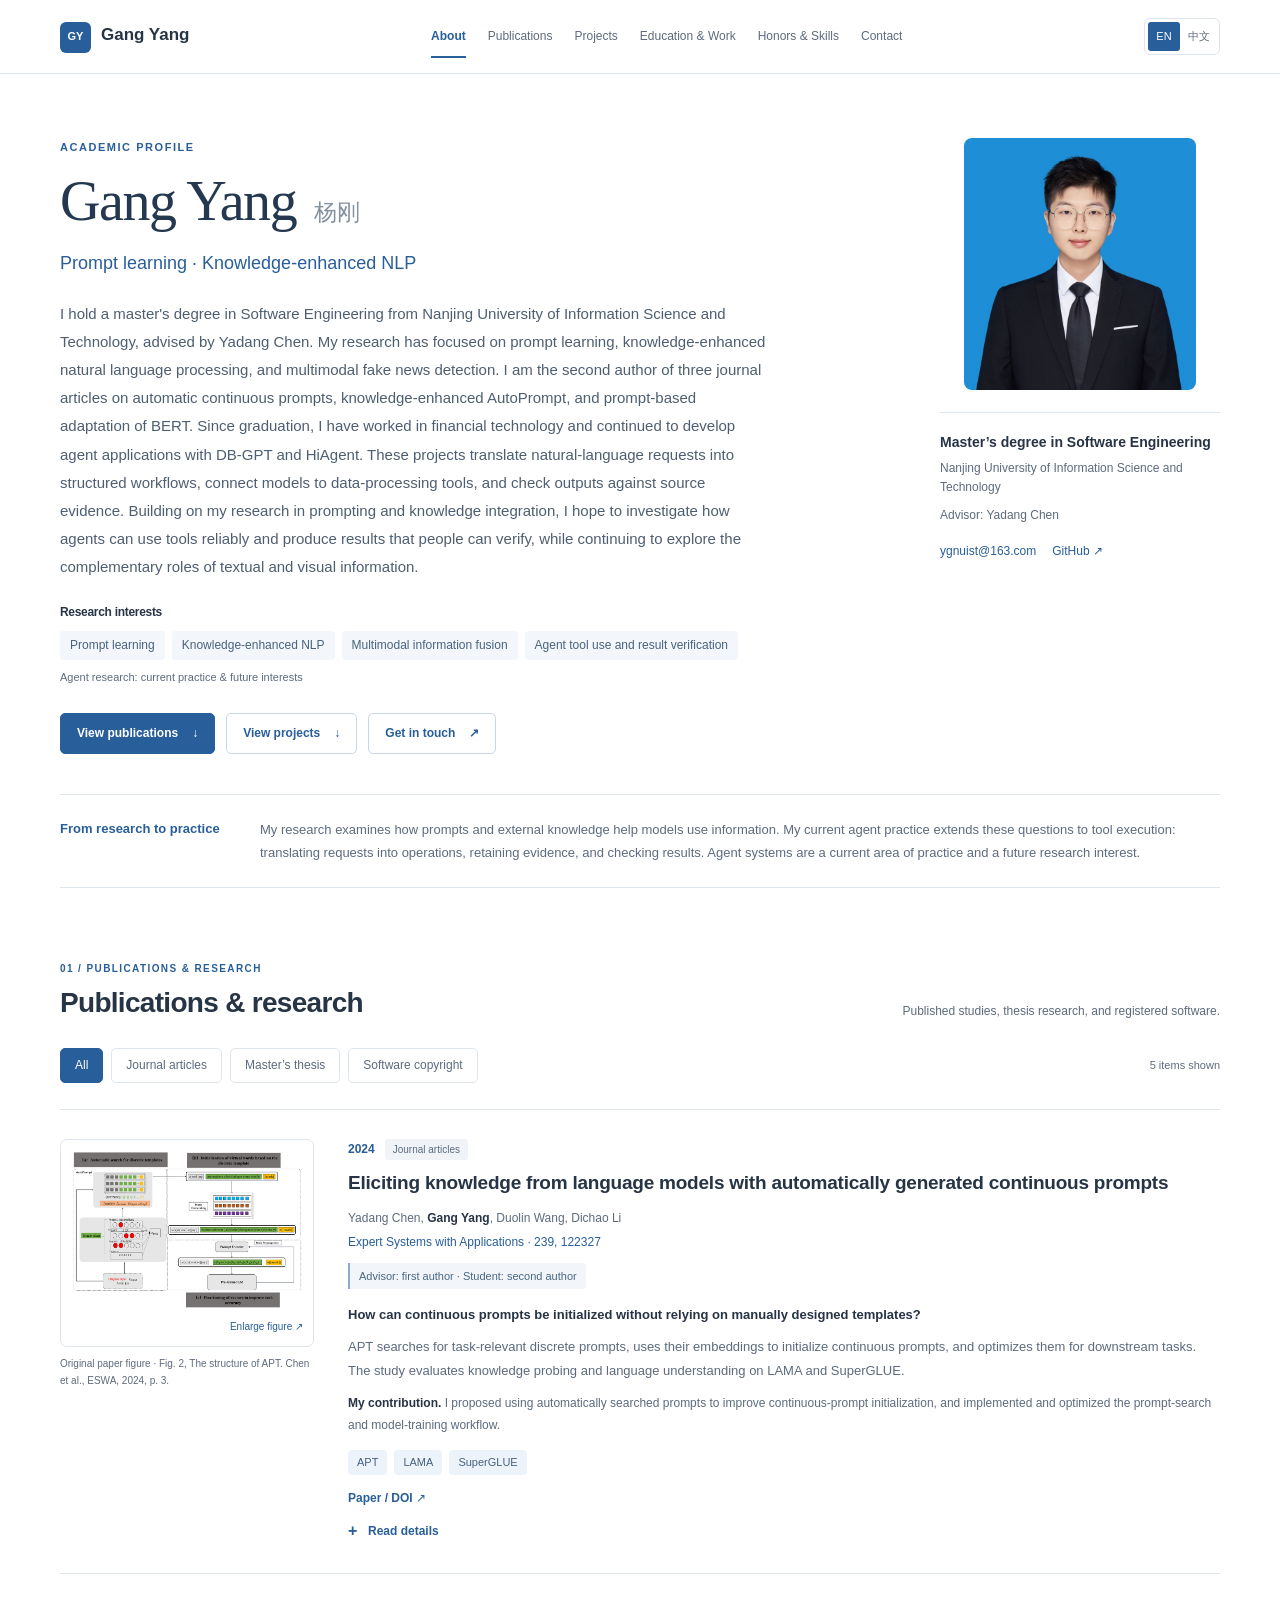
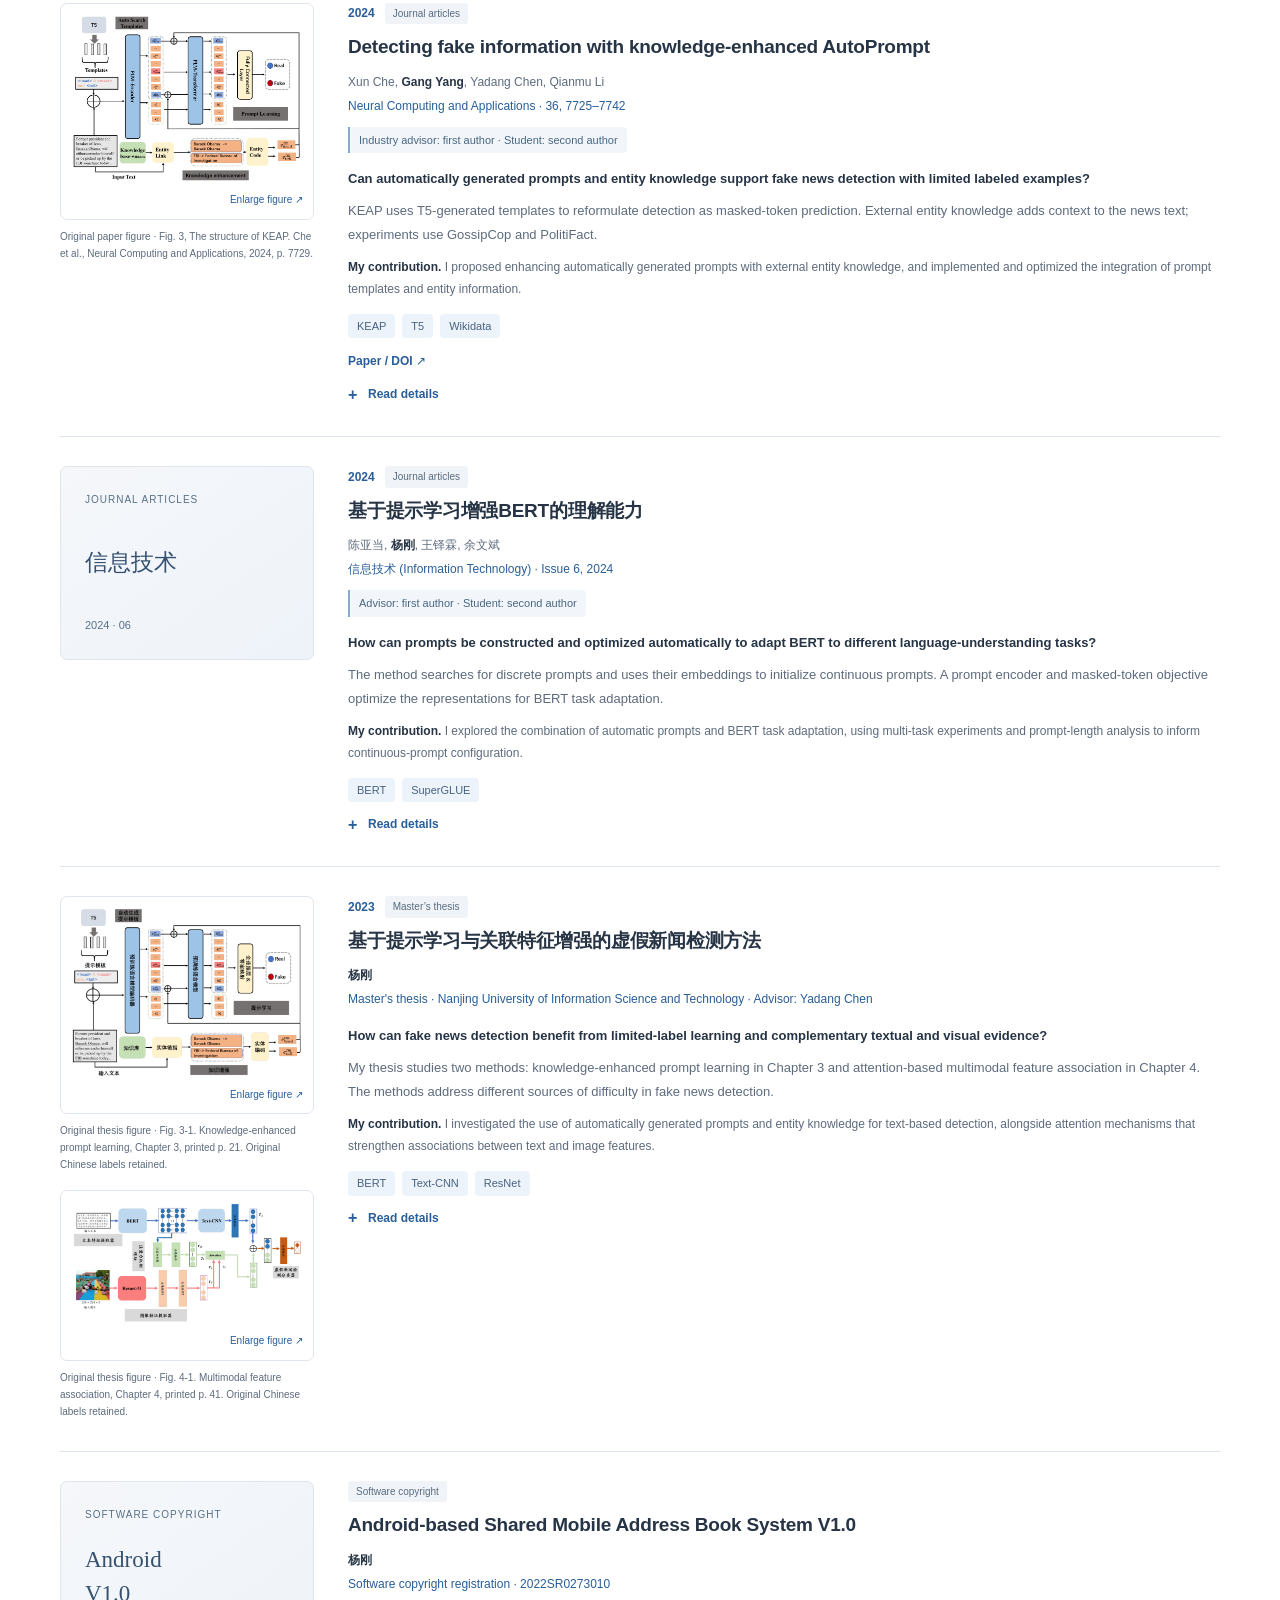
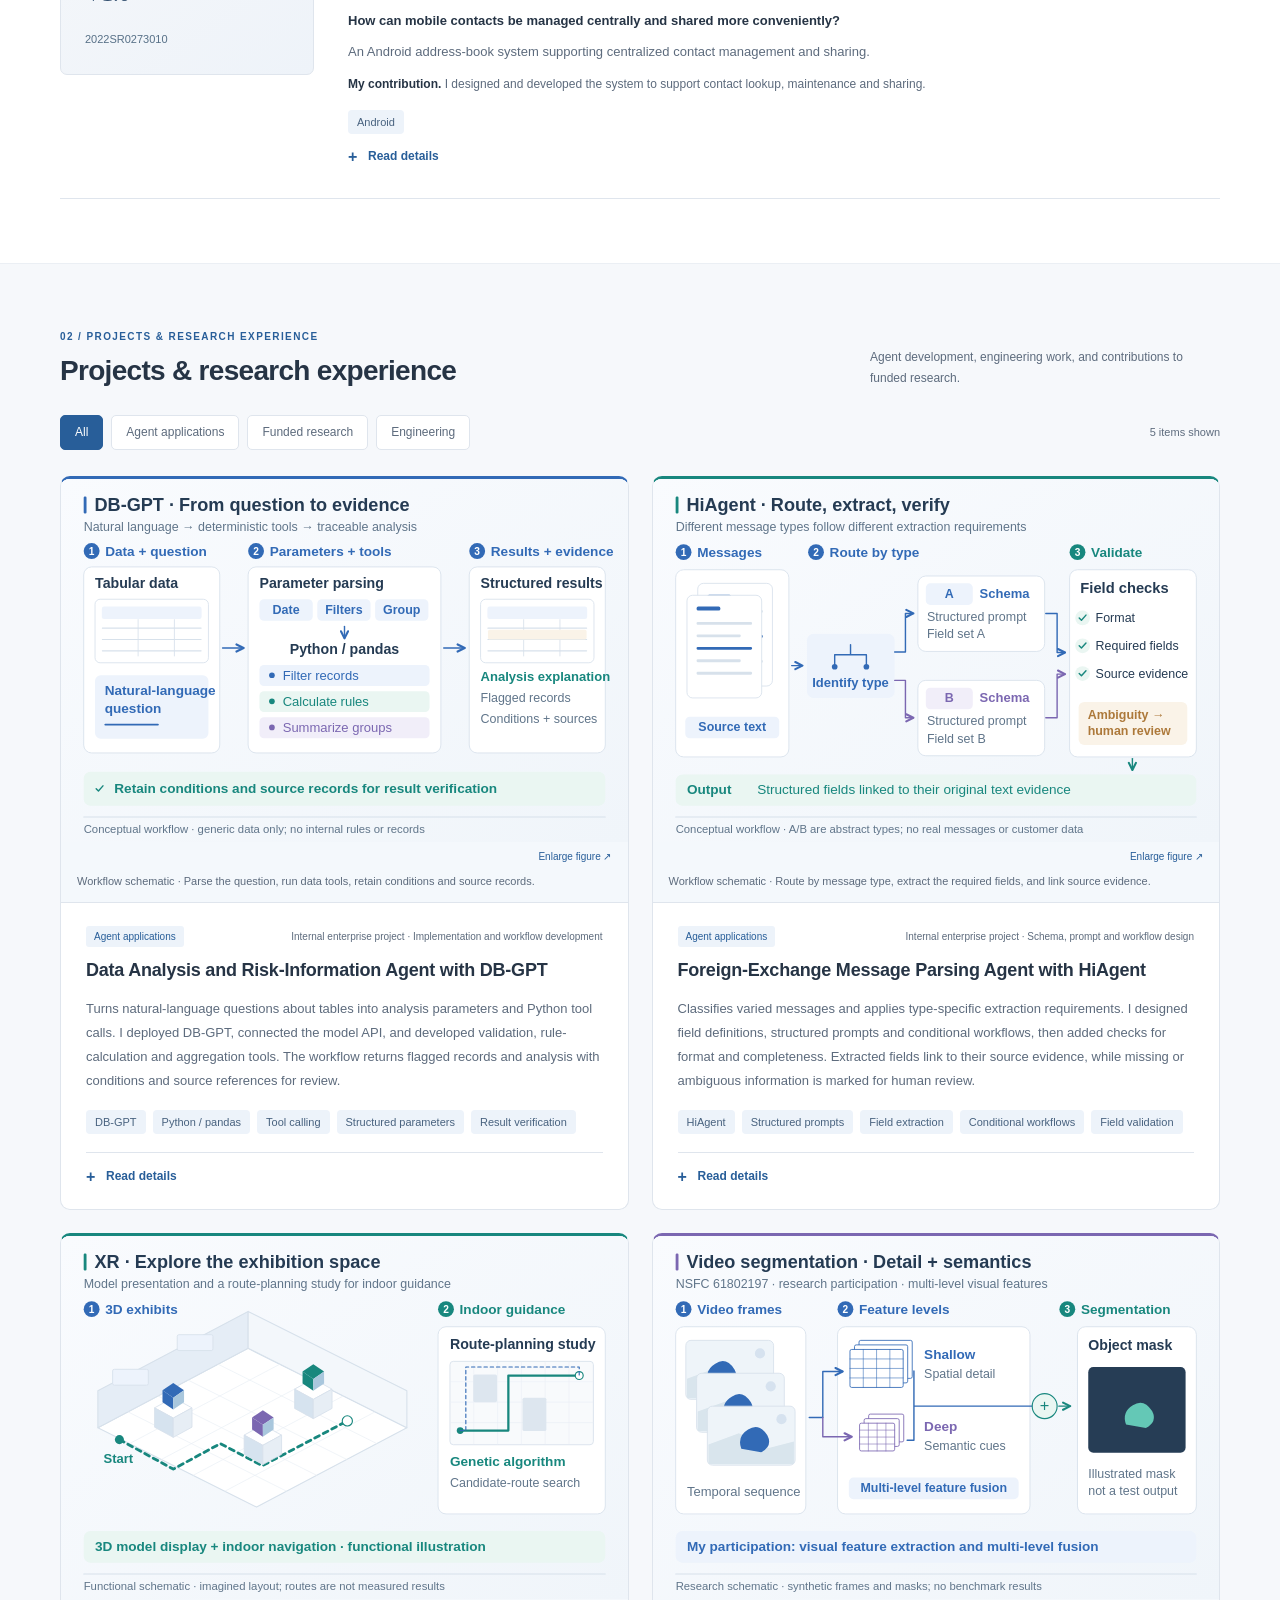
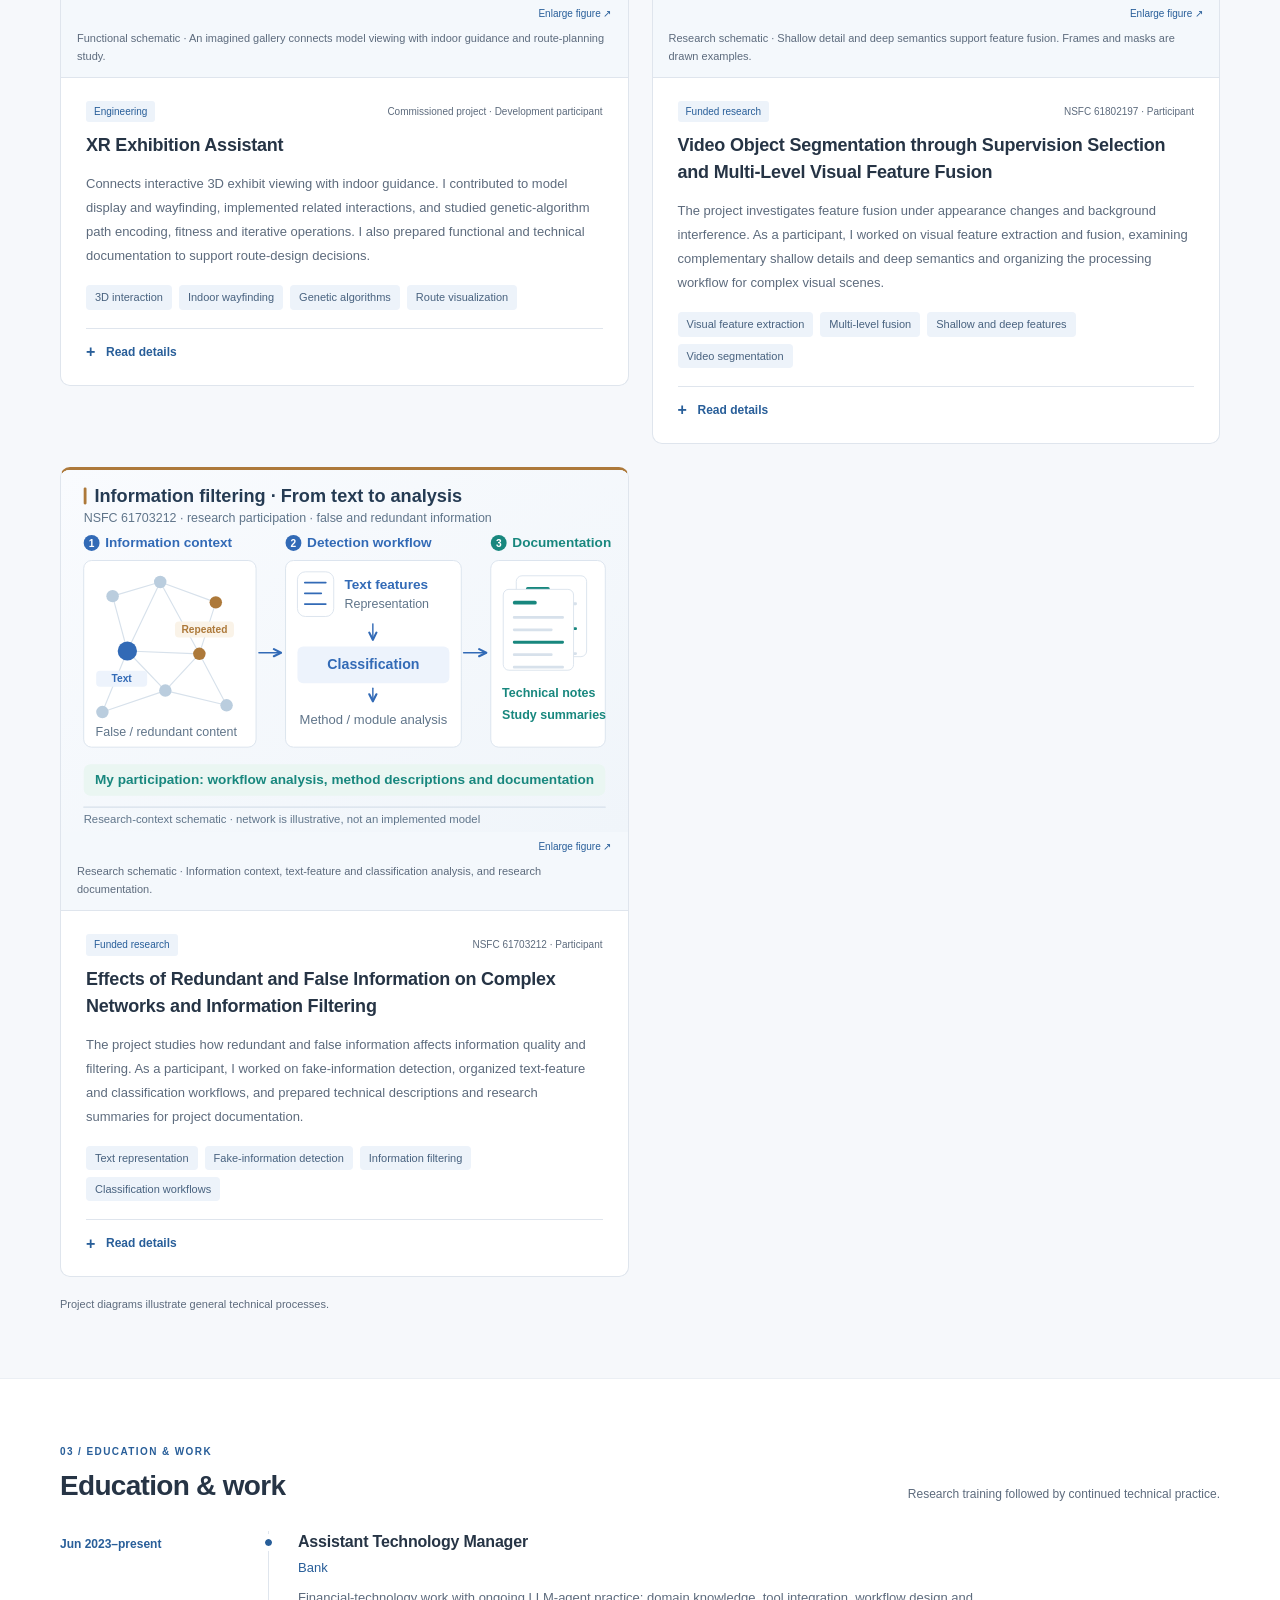
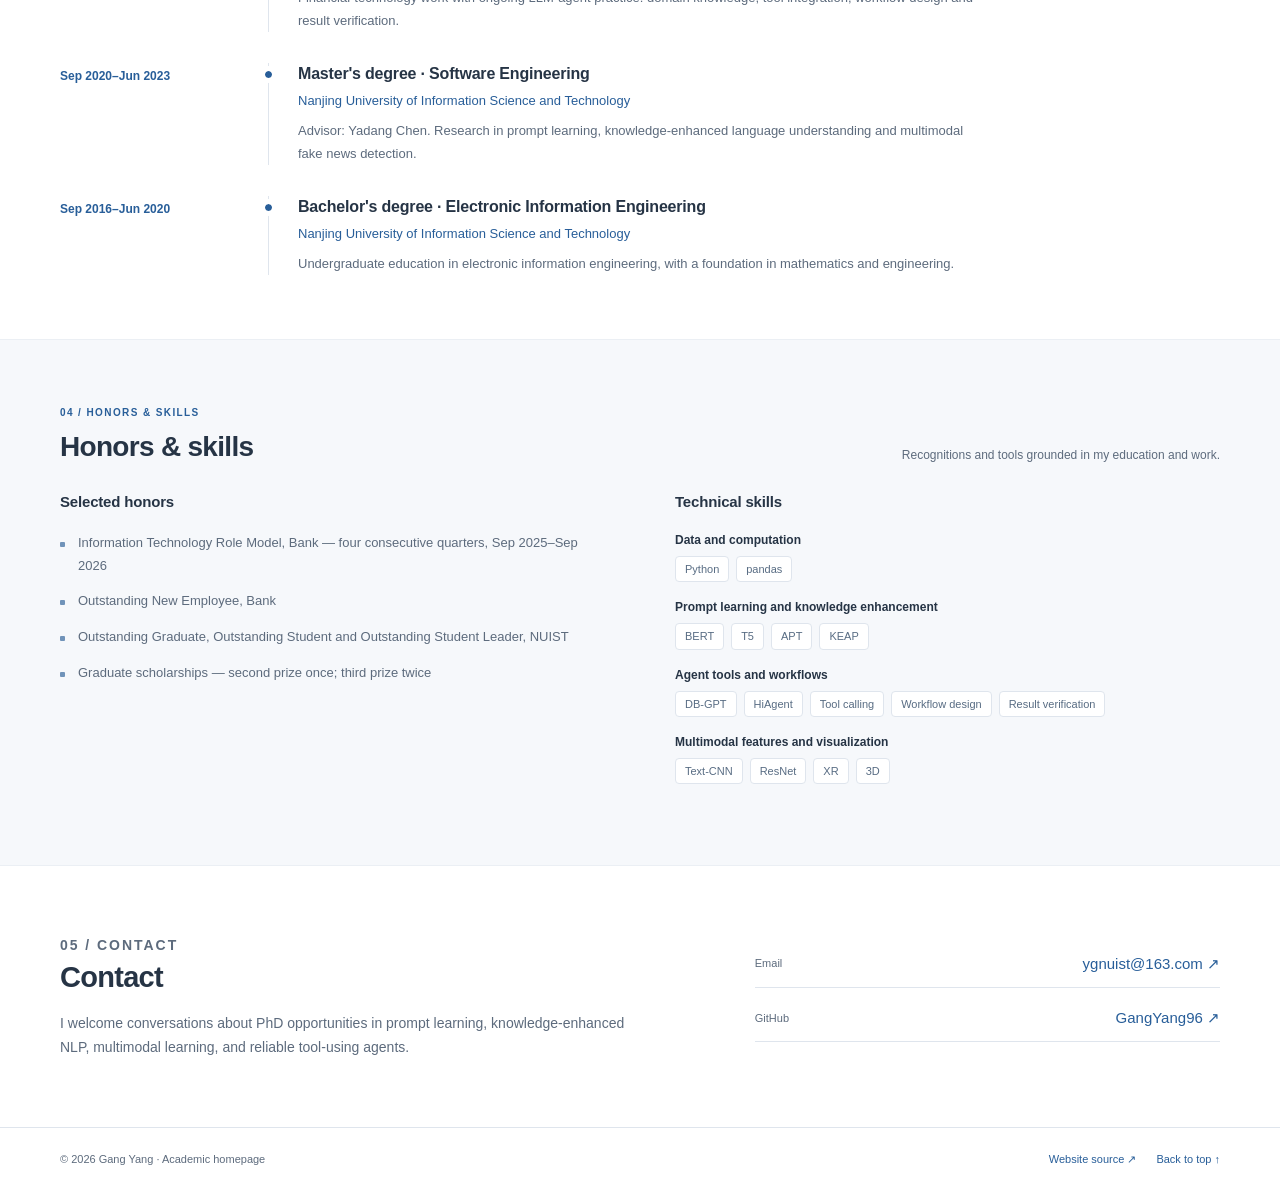
==== index.html @ 4a8f4381 "Improve project workflow illustrations and clarify advisor-student authorship" ====
<!doctype html>
<html lang="en">
<head>
<meta charset="utf-8"><meta name="viewport" content="width=device-width,initial-scale=1">
<title>Gang Yang | Academic Homepage</title>
<meta name="description" content="Gang Yang: prompt learning, knowledge-enhanced NLP, multimodal research, and current tool-using agent practice.">
<meta name="theme-color" content="#285e99"><link rel="canonical" href="https://gangyang96.github.io/">
<meta property="og:title" content="Gang Yang | Academic Homepage"><meta property="og:type" content="website"><meta property="og:url" content="https://gangyang96.github.io/">
<link rel="stylesheet" href="styles.css?v=20261021"><link rel="icon" href="assets/favicon.svg" type="image/svg+xml">
<script src="content.js?v=20261021" defer></script><script src="i18n.js?v=20261021" defer></script><script src="app.js?v=20261021" defer></script>
</head>
<body>
<a class="skip-link" href="#main">Skip to content / 跳至正文</a>
<header class="site-header" id="site-header"></header>
<main id="main"></main><footer class="site-footer" id="site-footer"></footer>
<dialog id="figure-dialog" aria-labelledby="figure-title">
<div class="dialog-toolbar"><span id="figure-title"></span><button type="button" class="dialog-close" id="dialog-close" aria-label="Close image">×</button></div>
<div class="dialog-canvas"><img id="dialog-image" alt=""></div>
<div class="dialog-footer"><p id="dialog-caption"></p><a id="dialog-original" target="_blank" rel="noopener noreferrer"></a></div>
</dialog>
<noscript><div class="no-script"><h1>Gang Yang · 杨刚</h1><p>Master’s degree in Software Engineering, Nanjing University of Information Science and Technology. Research: prompt learning, knowledge-enhanced NLP, and multimodal fake news detection.</p><p>请启用 JavaScript 查看双语成果和项目列表。Enable JavaScript to browse publications and projects.</p><a href="mailto:ygnuist@163.com">ygnuist@163.com</a></div></noscript>
</body></html>
---- styles.css ----
:root{--ink:#263445;--muted:#5d6b7d;--blue:#285e99;--pale:#edf3fa;--line:#dfe5ed;--soft:#f6f8fb;--header-height:74px}*{box-sizing:border-box}html{scroll-behavior:smooth;scroll-padding-top:calc(var(--header-height) + 24px)}body{margin:0;color:var(--ink);background:#fff;font:15px/1.75 -apple-system,BlinkMacSystemFont,'Segoe UI','Microsoft YaHei',Arial,sans-serif;-webkit-font-smoothing:antialiased}body.modal-open{overflow:hidden}button{font:inherit;cursor:pointer;color:inherit}a{color:var(--blue);text-underline-offset:4px;text-decoration:none}a:hover{text-decoration:underline}button:focus-visible,a:focus-visible,summary:focus-visible{outline:3px solid #7c9dc5;outline-offset:4px}img{max-width:100%;display:block}p{margin:0 0 15px}h1,h2,h3,h4{line-height:1.35;margin:0}h1,h2{letter-spacing:-.025em}h3{letter-spacing:-.012em}strong{font-weight:650}::selection{background:#dbe8f7}[hidden]{display:none!important}.container{width:min(1160px,calc(100% - 64px));margin-inline:auto}.skip-link{position:fixed;top:-80px;left:16px;background:#fff;padding:10px 15px;z-index:99}.skip-link:focus{top:10px}
.site-header{height:74px;position:sticky;top:0;z-index:30;background:#fffffffa;border-bottom:1px solid var(--line)}.header-inner{height:100%;display:flex;gap:28px;align-items:center;justify-content:space-between}.brand{font-weight:700;color:var(--ink);font-size:17px;white-space:nowrap}.brand-mark{display:inline-grid;place-items:center;background:var(--blue);color:white;width:31px;height:31px;border-radius:6px;font-size:11px;margin-right:10px}.nav-links{display:flex;gap:22px;align-items:center}.nav-links a{font-size:12px;color:var(--muted);position:relative;padding-block:25px;white-space:nowrap}.nav-links a[aria-current]{color:var(--blue);font-weight:650}.nav-links a[aria-current]:after{content:'';position:absolute;bottom:14px;left:0;right:0;height:2px;background:var(--blue)}.header-controls{display:flex;align-items:center;gap:12px}.lang-switch{display:flex;border:1px solid var(--line);border-radius:6px;padding:3px;gap:2px}.lang-switch button{background:none;border:0;border-radius:3px;font-size:11px;min-width:32px;min-height:29px;color:var(--muted);padding:3px 6px}.lang-switch button[aria-pressed=true]{color:white;background:var(--blue)}.menu-toggle{display:none;border:1px solid var(--line);background:white;border-radius:5px;padding:4px 12px;font-size:20px}
.hero{padding:64px 0 40px;display:grid;grid-template-columns:minmax(0,1fr) 280px;gap:88px;align-items:start}.eyebrow{text-transform:uppercase;letter-spacing:.14em;font-weight:650;font-size:11px;color:var(--blue);margin:0 0 13px}.hero h1{font:500 56px/1.14 Georgia,'Times New Roman',serif;color:#24384f;margin-bottom:14px}.hero h1 span{font:400 23px/1.4 'Segoe UI','Microsoft YaHei',sans-serif;color:#8290a0;margin-left:18px;letter-spacing:0}.hero-subtitle{font-size:18px;font-weight:500;color:var(--blue);margin-bottom:20px}.hero-intro{font-size:15px;line-height:1.88;color:#4e5e71;max-width:710px}.interest-label{font-size:12px;font-weight:650;margin:23px 0 10px}.tags{display:flex;flex-wrap:wrap;gap:7px}.tag{font-size:11px;padding:3px 9px;color:#48627f;background:var(--pale);border-radius:4px;line-height:1.65}.interest-tags .tag{background:#f3f6fa;font-size:12px;padding:5px 10px}.interest-note{font-size:11px;color:var(--muted);margin:8px 0 0}.hero-actions{display:flex;flex-wrap:wrap;gap:11px;margin-top:25px}.button{display:inline-flex;align-items:center;gap:14px;border:1px solid #c9d7e7;padding:9px 16px;font-size:12px;font-weight:600;border-radius:5px;background:#fff;color:var(--blue)}.button.primary{color:#fff;background:var(--blue);border-color:var(--blue)}.button:hover{text-decoration:none;background:#eff4fa}.button.primary:hover{background:#204c7c}.profile-card{padding:0 0 18px;min-width:0}.portrait{width:232px;height:252px;object-fit:cover;object-position:center 20%;border-radius:8px;margin:0 auto 22px}.profile-info{border-top:1px solid var(--line);padding-top:17px}.profile-info strong{display:block;font-size:14px;margin-bottom:4px}.profile-info p{font-size:12px;color:var(--muted);line-height:1.65;margin-bottom:8px}.profile-links{display:flex;flex-wrap:wrap;gap:6px 16px;font-size:12px;padding-top:7px}.research-bridge{border-top:1px solid var(--line);border-bottom:1px solid var(--line);display:grid;grid-template-columns:170px 1fr;gap:30px;padding:23px 0;margin-bottom:8px}.research-bridge h2{font-size:13px;color:var(--blue);letter-spacing:0;line-height:1.7}.research-bridge p{margin:0;color:var(--muted);font-size:13px;line-height:1.8}
.section{padding:64px 0;scroll-margin-top:12px}.section.soft{background:var(--soft);border-block:1px solid #ebeff4}.section-head{display:flex;justify-content:space-between;gap:35px;align-items:end;margin-bottom:26px}.section-head h2{font-size:28px;font-weight:650}.section-head .eyebrow{margin-bottom:6px;font-size:10px}.section-head>p{font-size:12px;color:var(--muted);margin:0;max-width:350px}.filters{display:flex;flex-wrap:wrap;gap:8px;margin-bottom:26px}.filter{border:1px solid var(--line);background:#fff;color:var(--muted);padding:6px 14px;border-radius:5px;font-size:12px}.filter[aria-pressed=true]{color:#fff;background:var(--blue);border-color:var(--blue)}.filter:hover{border-color:var(--blue)}.filter-count{align-self:center;margin-left:auto;color:var(--muted);font-size:11px}.publication-list{border-top:1px solid var(--line)}.publication{display:grid;grid-template-columns:254px minmax(0,1fr);gap:34px;padding:29px 0 31px;border-bottom:1px solid var(--line);scroll-margin-top:100px}.publication-visual{display:flex;flex-direction:column;gap:17px}.paper-figure{margin:0;min-width:0}.figure-link{display:block;position:relative;border:1px solid var(--line);background:#fff;border-radius:7px;padding:10px;overflow:hidden}.figure-link img{width:100%;height:auto;max-height:220px;object-fit:contain}.figure-link:hover{border-color:#8ba8c7}.zoom-label{display:block;font-size:10px;text-align:right;color:var(--blue);margin-top:8px}.paper-figure figcaption{font-size:10px;color:var(--muted);line-height:1.7;margin-top:8px}.publication-meta{display:flex;align-items:center;gap:10px;flex-wrap:wrap;font-size:11px;margin-bottom:9px;color:var(--muted)}.publication-meta .year{font-weight:700;font-size:12px;color:var(--blue)}.type-badge{padding:2px 8px;background:#f0f4f8;border-radius:3px;color:#596c80;font-size:10px}.publication h3{font-size:19px;font-weight:650;margin-bottom:10px;overflow-wrap:anywhere;line-height:1.5}.authors{font-size:12px;color:var(--muted);margin-bottom:3px}.authors strong{color:var(--ink)}.venue{font-size:12px;color:var(--blue);margin-bottom:15px}.research-question{font-size:13px;font-weight:550;color:var(--ink);margin-bottom:8px}.research-summary{font-size:13px;color:var(--muted);line-height:1.85;margin-bottom:10px}.contribution-line{font-size:12px;color:var(--muted);line-height:1.8;margin-bottom:14px}.contribution-line strong{color:var(--ink)}.pub-links{display:flex;gap:20px;flex-wrap:wrap;font-size:12px;margin:13px 0 4px}.pub-links a{font-weight:550}.bibliographic-cover{min-height:194px;background:linear-gradient(145deg,#f5f7fa,#eef3f9);border:1px solid var(--line);border-radius:7px;padding:24px;display:flex;flex-direction:column;justify-content:space-between;color:#577087}.cover-type{font-size:10px;letter-spacing:.1em;text-transform:uppercase}.cover-title{font:500 23px/1.45 Georgia,'Microsoft YaHei',serif;color:#355171}.cover-year{font-size:11px}.details{margin-top:12px}.details summary{list-style:none;cursor:pointer;color:var(--blue);font-size:12px;font-weight:550;display:flex;align-items:center;gap:8px;width:fit-content}.details summary::-webkit-details-marker{display:none}.details summary:before{content:'+';font-size:16px;line-height:1;width:12px}.details[open] summary:before{content:'−'}.details-body{padding:17px 0 2px;border-top:1px solid var(--line);margin-top:12px;display:grid;gap:14px}.details-body h4{font-size:12px;margin-bottom:5px}.details-body p{font-size:12px;color:var(--muted);margin:0;line-height:1.85}
.project-grid{display:grid;grid-template-columns:repeat(2,minmax(0,1fr));gap:23px}.project-card{background:#fff;border:1px solid var(--line);border-radius:10px;overflow:hidden;align-self:start;scroll-margin-top:100px}.project-image{margin:0;padding:14px 14px 0;background:#fafbfd}.project-image .figure-link{padding:0;border:0;background:transparent;border-radius:4px}.project-image img{max-height:none;width:100%;aspect-ratio:1000/640;object-fit:contain}.project-image .zoom-label{margin:0;padding:5px 7px 7px}.project-image figcaption{font-size:10px;color:var(--muted);padding:0 8px 9px}.project-body{padding:23px 25px 22px}.project-meta{display:flex;justify-content:space-between;align-items:center;gap:12px;margin-bottom:10px}.project-meta .type-badge{color:var(--blue);background:var(--pale)}.project-role{font-size:10px;color:var(--muted)}.project-card h3{font-size:18px;line-height:1.5;margin-bottom:13px}.project-summary{font-size:13px;color:var(--muted);line-height:1.85}.project-body>.tags{margin-top:17px;margin-bottom:14px}.project-body>.details{border-top:1px solid var(--line);padding-top:13px;margin-top:18px}.section-note{color:var(--muted);font-size:11px;margin:18px 0 0}
.timeline{max-width:920px}.timeline-item{display:grid;grid-template-columns:180px 1fr;gap:28px;position:relative;padding:0 0 31px}.timeline-item:last-child{padding-bottom:0}.timeline-date{font-size:12px;color:var(--blue);padding-top:3px;font-weight:550}.timeline-content{position:relative;border-left:1px solid var(--line);padding-left:29px}.timeline-content:before{content:'';position:absolute;left:-4px;top:8px;width:7px;height:7px;border-radius:50%;background:var(--blue);outline:5px solid white}.timeline-content h3{font-size:16px;margin-bottom:5px}.timeline-organization{color:var(--blue);font-size:13px;margin-bottom:7px}.timeline-description{font-size:13px;color:var(--muted);margin:0}.honors-grid{display:grid;grid-template-columns:1fr 1fr;gap:70px}.minor-heading{font-size:15px;margin-bottom:20px}.honors-list{list-style:none;margin:0;padding:0;display:grid;gap:13px}.honors-list li{font-size:13px;color:var(--muted);position:relative;padding-left:18px}.honors-list li:before{position:absolute;left:0;top:10px;content:'';width:5px;height:5px;background:#7093b9;border-radius:1px}.skill-group{margin-bottom:17px}.skill-group h4{font-size:12px;font-weight:550;margin-bottom:8px}.skill-group .tag{background:white;border:1px solid var(--line);color:#586c83}.contact-grid{display:grid;grid-template-columns:1.3fr 1fr;gap:90px;padding:3px 0}.contact-grid h2{font-size:29px;font-weight:600;margin-bottom:14px}.contact-grid p{font-size:14px;color:var(--muted);max-width:590px;margin:0}.contact-links{display:grid;gap:17px;align-content:center}.contact-link{border-bottom:1px solid var(--line);padding-bottom:10px;display:flex;align-items:center;justify-content:space-between;gap:20px}.contact-link span{font-size:11px;color:var(--muted)}.contact-link a{font-size:15px;overflow-wrap:anywhere}.site-footer{border-top:1px solid var(--line);padding:22px 0;color:var(--muted);font-size:11px}.footer-inner{display:flex;justify-content:space-between;gap:20px}.footer-links{display:flex;gap:20px}
#figure-dialog{width:min(1280px,94vw);max-height:94dvh;padding:0;border:1px solid #c9d5e3;border-radius:10px;color:var(--ink);box-shadow:0 20px 100px #14273944}#figure-dialog::backdrop{background:#15283dc9}.dialog-toolbar{display:flex;justify-content:space-between;align-items:center;padding:12px 20px;border-bottom:1px solid var(--line);font-size:12px;background:#f8fafc;gap:20px}.dialog-close{border:0;background:none;font-size:25px;line-height:1;min-width:35px;min-height:35px}.dialog-canvas{overflow:auto;max-height:73dvh;padding:18px;background:#fff}.dialog-canvas img{max-width:100%;max-height:68dvh;width:auto;height:auto;margin:auto;object-fit:contain}.dialog-footer{padding:12px 20px;display:flex;justify-content:space-between;gap:22px;border-top:1px solid var(--line);font-size:11px}.dialog-footer p{margin:0;color:var(--muted)}.dialog-footer a{flex-shrink:0}.no-script{margin:60px auto;max-width:700px;padding:24px}.sr-only{position:absolute;width:1px;height:1px;overflow:hidden;clip:rect(0,0,0,0);white-space:nowrap}
html[lang=zh-CN] .hero h1{font-family:'Microsoft YaHei','Segoe UI',sans-serif;font-size:48px}html[lang=zh-CN] .hero-intro{line-height:2}
@media(max-width:1100px){.header-inner{gap:16px}.nav-links{gap:14px}.nav-links a{font-size:11px}.hero{gap:45px;grid-template-columns:minmax(0,1fr) 250px}.portrait{width:220px;height:236px}.publication{grid-template-columns:230px minmax(0,1fr);gap:26px}.container{width:calc(100% - 48px)}}
@media(max-width:860px){.site-header{height:66px}:root{--header-height:66px}.menu-toggle{display:block}.nav-links{display:none;position:absolute;top:65px;left:0;right:0;background:#fff;border-bottom:1px solid var(--line);padding:12px 24px;box-shadow:0 8px 20px #24384f0d;gap:0;grid-template-columns:repeat(2,1fr)}.nav-links.open{display:grid}.nav-links a{padding:10px;font-size:13px}.nav-links a[aria-current]:after{display:none}.hero{padding-top:42px;grid-template-columns:minmax(0,1fr) 215px;gap:30px}.hero h1{font-size:46px}.hero h1 span{font-size:20px;margin-left:12px}.hero-subtitle{font-size:16px}.hero-intro{font-size:14px}.portrait{width:195px;height:215px}.section-head>p{max-width:280px}.publication{grid-template-columns:205px minmax(0,1fr);gap:24px}.publication h3{font-size:18px}.project-body{padding:20px}.project-card h3{font-size:17px}.honors-grid{gap:36px}.contact-grid{gap:40px}.research-bridge{grid-template-columns:145px 1fr;gap:25px}}
@media(max-width:640px){.container{width:calc(100% - 36px)}.hero{grid-template-columns:1fr;gap:30px;padding:33px 0 28px}.hero h1{font-size:43px}.hero h1 span{font-size:21px}.hero-subtitle{font-size:16px;margin-bottom:16px}.hero-intro{font-size:14px;line-height:1.85}.hero-actions{gap:8px}.button{font-size:11px;padding:8px 12px;gap:8px}.profile-card{display:grid;grid-template-columns:116px 1fr;gap:20px;align-items:center;padding:20px 0;border-top:1px solid var(--line)}.portrait{width:116px;height:140px;margin:0;border-radius:6px}.profile-info{padding:0;border:0}.profile-info strong{font-size:12px}.profile-info p{font-size:11px;margin-bottom:5px}.profile-links{font-size:11px;gap:4px 11px}.research-bridge{grid-template-columns:1fr;gap:7px;padding:20px 0}.research-bridge p{font-size:12px}.section{padding:42px 0}.section-head{display:block;margin-bottom:21px}.section-head h2{font-size:25px}.section-head>p{max-width:100%;margin-top:9px}.filters{gap:6px;margin-bottom:20px}.filter{font-size:11px;padding:6px 10px}.filter-count{width:100%;margin:2px 0 0;font-size:10px}.publication{grid-template-columns:1fr;gap:21px;padding:25px 0}.publication-visual{order:2;display:grid;grid-template-columns:1fr}.publication-visual.two-figures{grid-template-columns:1fr 1fr;gap:12px}.publication-visual .figure-link img{max-height:230px}.publication-visual.two-figures .figure-link img{height:142px}.publication h3{font-size:18px}.bibliographic-cover{display:none}.project-grid{grid-template-columns:1fr;gap:20px}.project-body{padding:21px}.project-image{padding:10px 10px 0}.project-card h3{font-size:18px}.timeline-item{grid-template-columns:1fr;gap:10px;padding-bottom:29px}.timeline-content{padding-left:20px;margin-left:3px}.timeline-date{padding-left:24px}.timeline-content h3{font-size:15px}.honors-grid{grid-template-columns:1fr;gap:32px}.contact-grid{grid-template-columns:1fr;gap:25px}.contact-links{gap:14px}.contact-link a{font-size:14px}.contact-grid h2{font-size:25px}.footer-inner{flex-direction:column;gap:7px}.dialog-toolbar{padding:8px 12px}.dialog-footer{display:block;padding:10px 12px}.dialog-footer a{display:inline-block;margin-top:8px}.dialog-canvas{padding:8px}.header-inner{gap:10px}.brand{font-size:15px}.header-controls{gap:8px}.brand-mark{width:28px;height:28px;margin-right:8px}.lang-switch button{min-width:28px}.menu-toggle{padding:4px 9px}}
@media(max-width:640px){.publication-visual.two-figures{grid-template-columns:1fr}.publication-visual.two-figures .figure-link img{height:auto;max-height:250px}.publication-visual:has(.bibliographic-cover){display:none}.project-meta{align-items:flex-start}.project-role{text-align:right;max-width:68%}}
@media(prefers-reduced-motion:reduce){html{scroll-behavior:auto}*{transition:none!important}}

/* Authorship roles and illustrated project panels. */
.authorship-note{display:table;max-width:100%;padding:4px 9px;margin:-5px 0 15px;border-left:2px solid #8da9c8;background:#f2f6fb;color:#496680;font-size:11px;line-height:1.7;border-radius:0 4px 4px 0}.project-card{border-top:3px solid var(--project-accent,#326ab6)}#db-gpt{--project-accent:#326ab6}#hiagent,#xr{--project-accent:#18877e}#nsfc-video{--project-accent:#7b67b1}#nsfc-network{--project-accent:#ad793a}.project-image{padding:0;background:#f4f8fc;border-bottom:1px solid var(--line)}.project-image .figure-link{border-radius:0}.project-image .zoom-label{padding:6px 16px}.project-image figcaption{padding:0 16px 12px;font-size:11px;line-height:1.65}
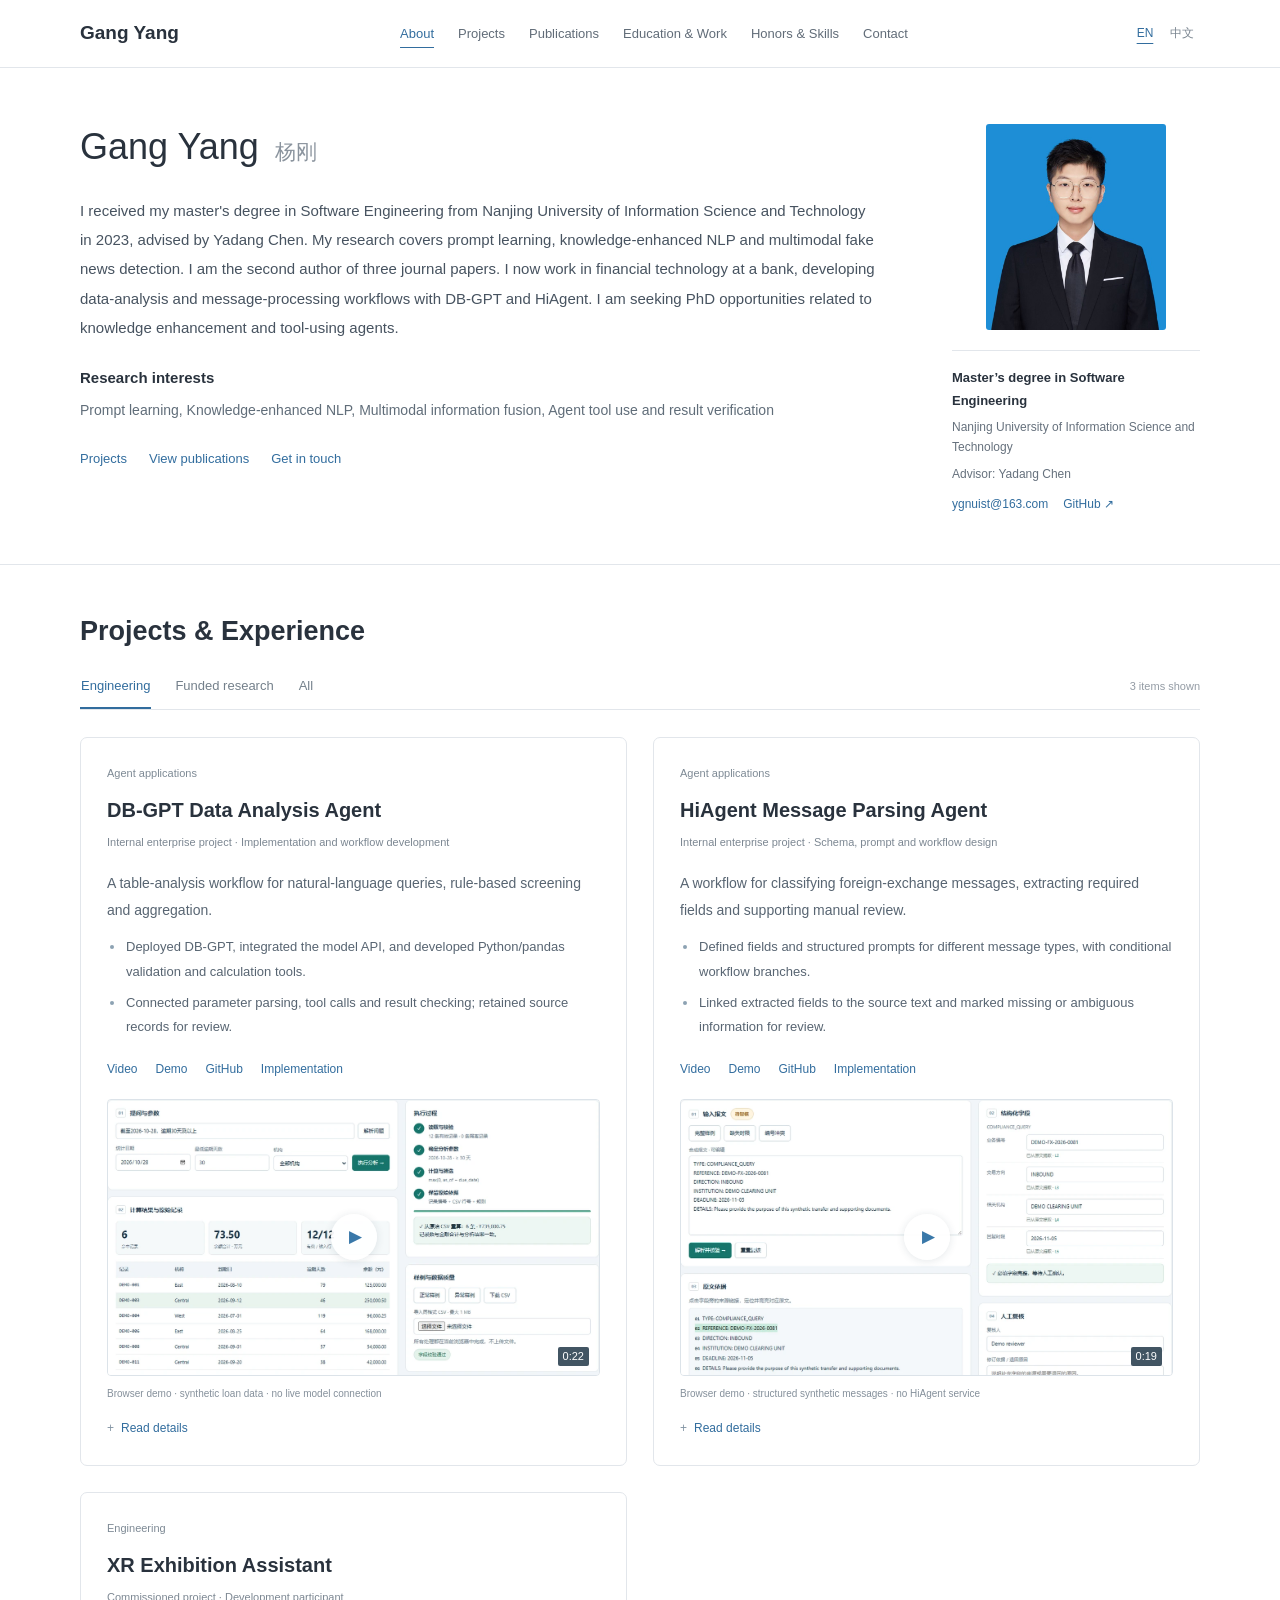
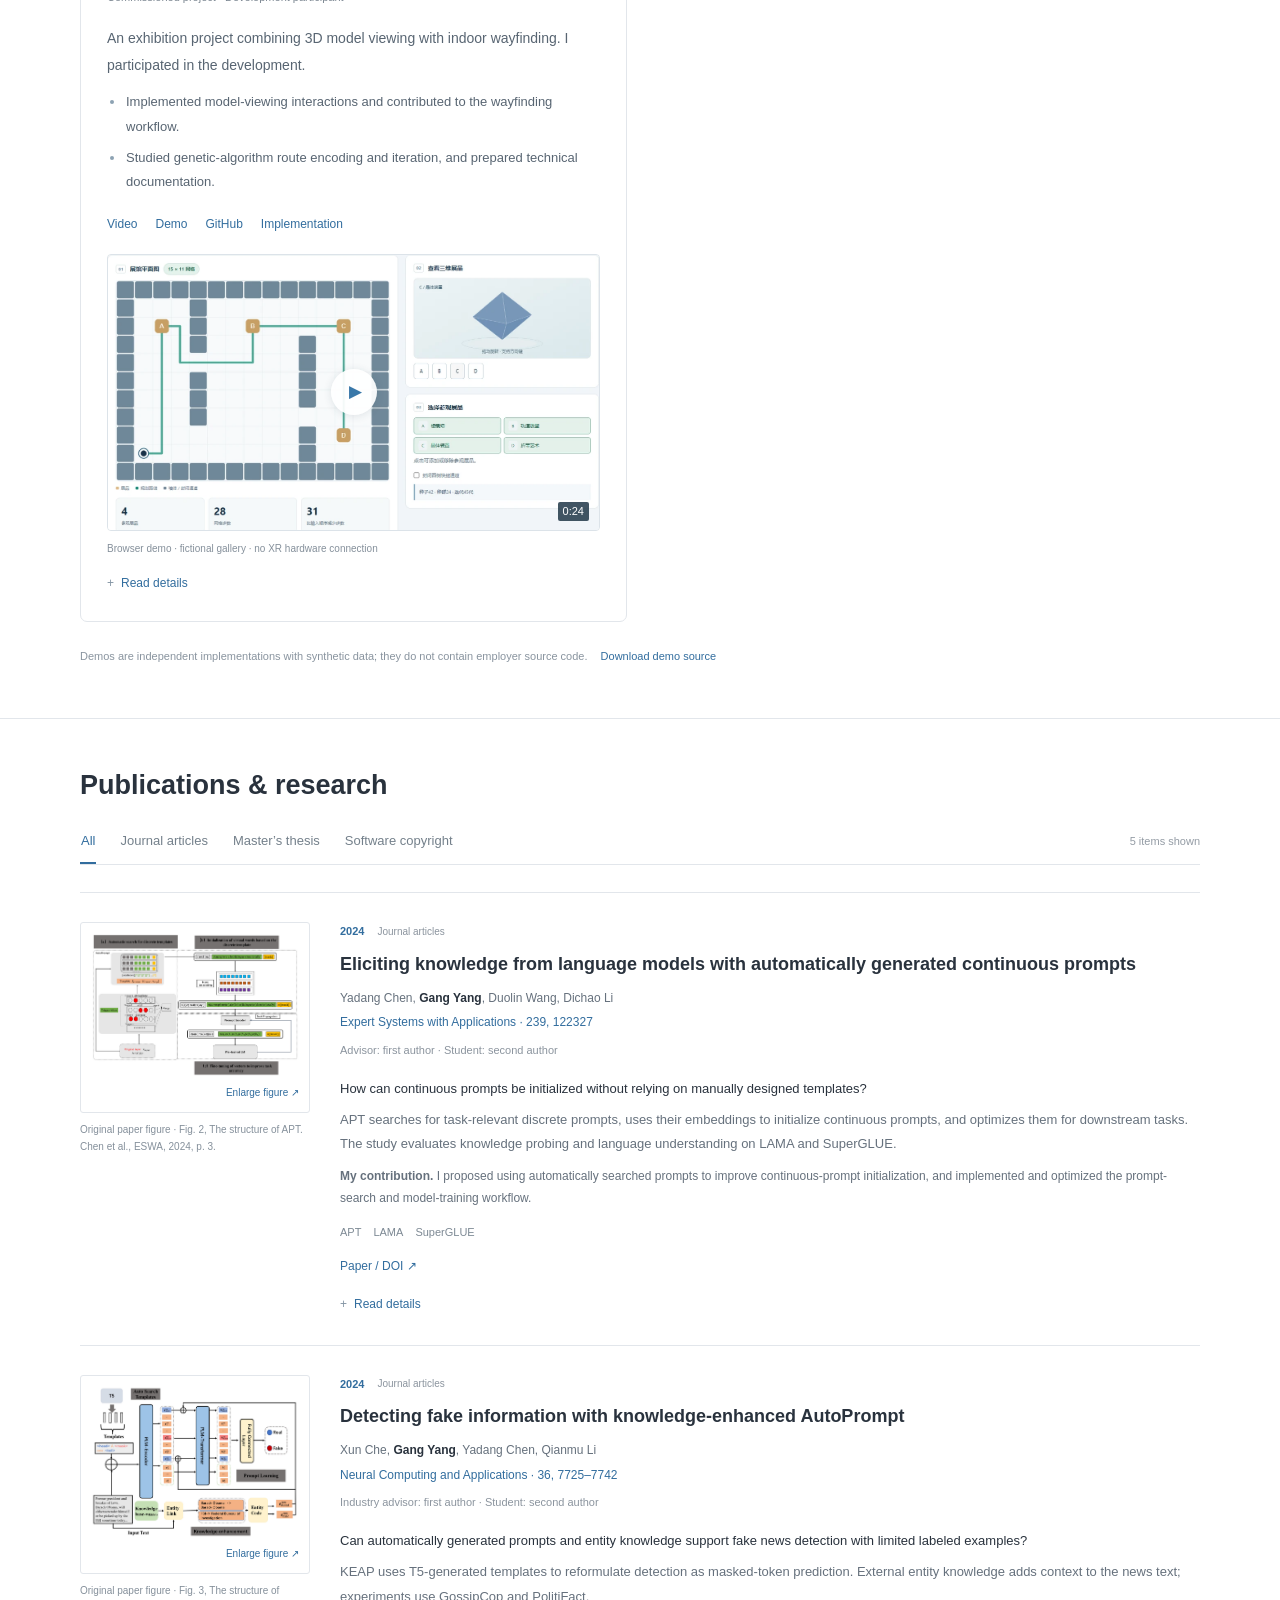
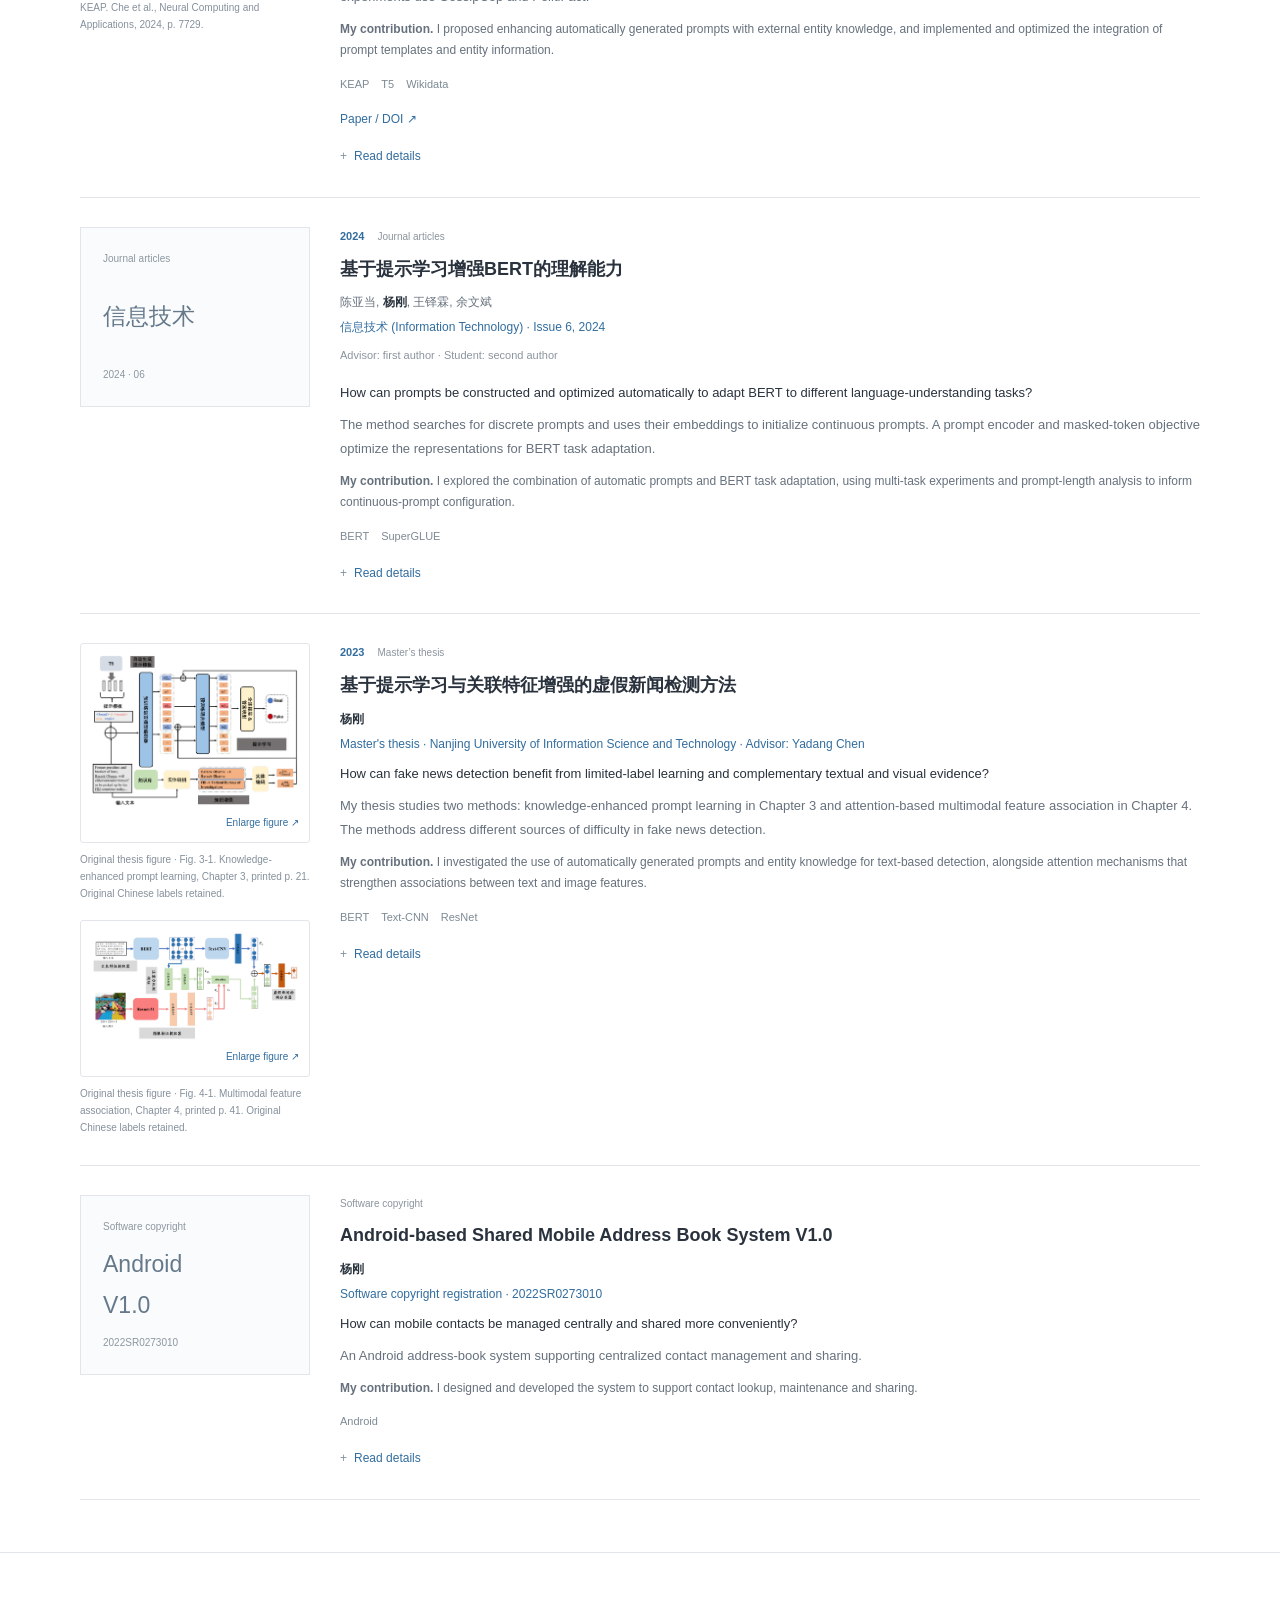
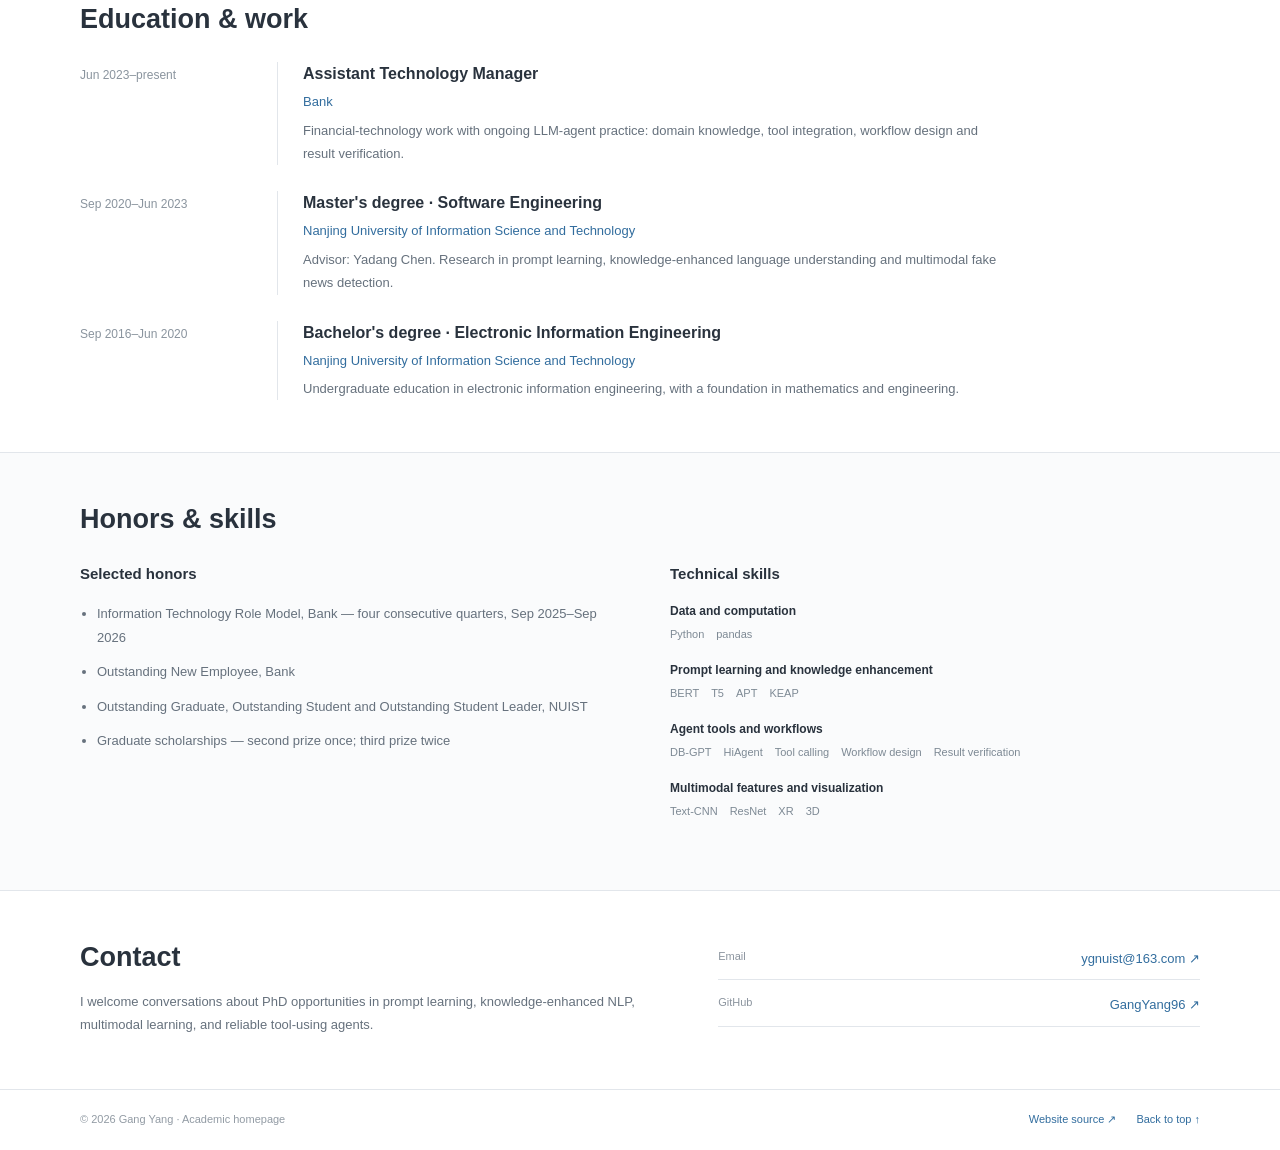
==== commit 678b5313: "Publish engineering demos and link independent project repositories" ====
--- a/index.html
+++ b/index.html
@@ -6,8 +6,8 @@
 <meta name="description" content="Gang Yang: prompt learning, knowledge-enhanced NLP, multimodal research, and current tool-using agent practice.">
 <meta name="theme-color" content="#285e99"><link rel="canonical" href="https://gangyang96.github.io/">
 <meta property="og:title" content="Gang Yang | Academic Homepage"><meta property="og:type" content="website"><meta property="og:url" content="https://gangyang96.github.io/">
-<link rel="stylesheet" href="styles.css?v=20261021"><link rel="icon" href="assets/favicon.svg" type="image/svg+xml">
-<script src="content.js?v=20261021" defer></script><script src="i18n.js?v=20261021" defer></script><script src="app.js?v=20261021" defer></script>
+<link rel="stylesheet" href="styles.css?v=20261029c"><link rel="icon" href="assets/favicon.svg" type="image/svg+xml">
+<script src="content.js?v=20261029c" defer></script><script src="i18n.js?v=20261029c" defer></script><script src="showcase.js?v=20261029c" defer></script><script src="app.js?v=20261029c" defer></script>
 </head>
 <body>
 <a class="skip-link" href="#main">Skip to content / 跳至正文</a>
@@ -18,5 +18,6 @@
 <div class="dialog-canvas"><img id="dialog-image" alt=""></div>
 <div class="dialog-footer"><p id="dialog-caption"></p><a id="dialog-original" target="_blank" rel="noopener noreferrer"></a></div>
 </dialog>
+<dialog id="video-dialog" aria-labelledby="video-title"><div class="dialog-toolbar"><span id="video-title"></span><button type="button" id="video-close" class="dialog-close" aria-label="Close video">×</button></div><div id="video-player"></div><div class="dialog-footer"><p id="video-note"></p><a id="video-download" download></a></div></dialog>
 <noscript><div class="no-script"><h1>Gang Yang · 杨刚</h1><p>Master’s degree in Software Engineering, Nanjing University of Information Science and Technology. Research: prompt learning, knowledge-enhanced NLP, and multimodal fake news detection.</p><p>请启用 JavaScript 查看双语成果和项目列表。Enable JavaScript to browse publications and projects.</p><a href="mailto:ygnuist@163.com">ygnuist@163.com</a></div></noscript>
 </body></html>
--- a/styles.css
+++ b/styles.css
@@ -1,16 +1,205 @@
-:root{--ink:#263445;--muted:#5d6b7d;--blue:#285e99;--pale:#edf3fa;--line:#dfe5ed;--soft:#f6f8fb;--header-height:74px}*{box-sizing:border-box}html{scroll-behavior:smooth;scroll-padding-top:calc(var(--header-height) + 24px)}body{margin:0;color:var(--ink);background:#fff;font:15px/1.75 -apple-system,BlinkMacSystemFont,'Segoe UI','Microsoft YaHei',Arial,sans-serif;-webkit-font-smoothing:antialiased}body.modal-open{overflow:hidden}button{font:inherit;cursor:pointer;color:inherit}a{color:var(--blue);text-underline-offset:4px;text-decoration:none}a:hover{text-decoration:underline}button:focus-visible,a:focus-visible,summary:focus-visible{outline:3px solid #7c9dc5;outline-offset:4px}img{max-width:100%;display:block}p{margin:0 0 15px}h1,h2,h3,h4{line-height:1.35;margin:0}h1,h2{letter-spacing:-.025em}h3{letter-spacing:-.012em}strong{font-weight:650}::selection{background:#dbe8f7}[hidden]{display:none!important}.container{width:min(1160px,calc(100% - 64px));margin-inline:auto}.skip-link{position:fixed;top:-80px;left:16px;background:#fff;padding:10px 15px;z-index:99}.skip-link:focus{top:10px}
-.site-header{height:74px;position:sticky;top:0;z-index:30;background:#fffffffa;border-bottom:1px solid var(--line)}.header-inner{height:100%;display:flex;gap:28px;align-items:center;justify-content:space-between}.brand{font-weight:700;color:var(--ink);font-size:17px;white-space:nowrap}.brand-mark{display:inline-grid;place-items:center;background:var(--blue);color:white;width:31px;height:31px;border-radius:6px;font-size:11px;margin-right:10px}.nav-links{display:flex;gap:22px;align-items:center}.nav-links a{font-size:12px;color:var(--muted);position:relative;padding-block:25px;white-space:nowrap}.nav-links a[aria-current]{color:var(--blue);font-weight:650}.nav-links a[aria-current]:after{content:'';position:absolute;bottom:14px;left:0;right:0;height:2px;background:var(--blue)}.header-controls{display:flex;align-items:center;gap:12px}.lang-switch{display:flex;border:1px solid var(--line);border-radius:6px;padding:3px;gap:2px}.lang-switch button{background:none;border:0;border-radius:3px;font-size:11px;min-width:32px;min-height:29px;color:var(--muted);padding:3px 6px}.lang-switch button[aria-pressed=true]{color:white;background:var(--blue)}.menu-toggle{display:none;border:1px solid var(--line);background:white;border-radius:5px;padding:4px 12px;font-size:20px}
-.hero{padding:64px 0 40px;display:grid;grid-template-columns:minmax(0,1fr) 280px;gap:88px;align-items:start}.eyebrow{text-transform:uppercase;letter-spacing:.14em;font-weight:650;font-size:11px;color:var(--blue);margin:0 0 13px}.hero h1{font:500 56px/1.14 Georgia,'Times New Roman',serif;color:#24384f;margin-bottom:14px}.hero h1 span{font:400 23px/1.4 'Segoe UI','Microsoft YaHei',sans-serif;color:#8290a0;margin-left:18px;letter-spacing:0}.hero-subtitle{font-size:18px;font-weight:500;color:var(--blue);margin-bottom:20px}.hero-intro{font-size:15px;line-height:1.88;color:#4e5e71;max-width:710px}.interest-label{font-size:12px;font-weight:650;margin:23px 0 10px}.tags{display:flex;flex-wrap:wrap;gap:7px}.tag{font-size:11px;padding:3px 9px;color:#48627f;background:var(--pale);border-radius:4px;line-height:1.65}.interest-tags .tag{background:#f3f6fa;font-size:12px;padding:5px 10px}.interest-note{font-size:11px;color:var(--muted);margin:8px 0 0}.hero-actions{display:flex;flex-wrap:wrap;gap:11px;margin-top:25px}.button{display:inline-flex;align-items:center;gap:14px;border:1px solid #c9d7e7;padding:9px 16px;font-size:12px;font-weight:600;border-radius:5px;background:#fff;color:var(--blue)}.button.primary{color:#fff;background:var(--blue);border-color:var(--blue)}.button:hover{text-decoration:none;background:#eff4fa}.button.primary:hover{background:#204c7c}.profile-card{padding:0 0 18px;min-width:0}.portrait{width:232px;height:252px;object-fit:cover;object-position:center 20%;border-radius:8px;margin:0 auto 22px}.profile-info{border-top:1px solid var(--line);padding-top:17px}.profile-info strong{display:block;font-size:14px;margin-bottom:4px}.profile-info p{font-size:12px;color:var(--muted);line-height:1.65;margin-bottom:8px}.profile-links{display:flex;flex-wrap:wrap;gap:6px 16px;font-size:12px;padding-top:7px}.research-bridge{border-top:1px solid var(--line);border-bottom:1px solid var(--line);display:grid;grid-template-columns:170px 1fr;gap:30px;padding:23px 0;margin-bottom:8px}.research-bridge h2{font-size:13px;color:var(--blue);letter-spacing:0;line-height:1.7}.research-bridge p{margin:0;color:var(--muted);font-size:13px;line-height:1.8}
-.section{padding:64px 0;scroll-margin-top:12px}.section.soft{background:var(--soft);border-block:1px solid #ebeff4}.section-head{display:flex;justify-content:space-between;gap:35px;align-items:end;margin-bottom:26px}.section-head h2{font-size:28px;font-weight:650}.section-head .eyebrow{margin-bottom:6px;font-size:10px}.section-head>p{font-size:12px;color:var(--muted);margin:0;max-width:350px}.filters{display:flex;flex-wrap:wrap;gap:8px;margin-bottom:26px}.filter{border:1px solid var(--line);background:#fff;color:var(--muted);padding:6px 14px;border-radius:5px;font-size:12px}.filter[aria-pressed=true]{color:#fff;background:var(--blue);border-color:var(--blue)}.filter:hover{border-color:var(--blue)}.filter-count{align-self:center;margin-left:auto;color:var(--muted);font-size:11px}.publication-list{border-top:1px solid var(--line)}.publication{display:grid;grid-template-columns:254px minmax(0,1fr);gap:34px;padding:29px 0 31px;border-bottom:1px solid var(--line);scroll-margin-top:100px}.publication-visual{display:flex;flex-direction:column;gap:17px}.paper-figure{margin:0;min-width:0}.figure-link{display:block;position:relative;border:1px solid var(--line);background:#fff;border-radius:7px;padding:10px;overflow:hidden}.figure-link img{width:100%;height:auto;max-height:220px;object-fit:contain}.figure-link:hover{border-color:#8ba8c7}.zoom-label{display:block;font-size:10px;text-align:right;color:var(--blue);margin-top:8px}.paper-figure figcaption{font-size:10px;color:var(--muted);line-height:1.7;margin-top:8px}.publication-meta{display:flex;align-items:center;gap:10px;flex-wrap:wrap;font-size:11px;margin-bottom:9px;color:var(--muted)}.publication-meta .year{font-weight:700;font-size:12px;color:var(--blue)}.type-badge{padding:2px 8px;background:#f0f4f8;border-radius:3px;color:#596c80;font-size:10px}.publication h3{font-size:19px;font-weight:650;margin-bottom:10px;overflow-wrap:anywhere;line-height:1.5}.authors{font-size:12px;color:var(--muted);margin-bottom:3px}.authors strong{color:var(--ink)}.venue{font-size:12px;color:var(--blue);margin-bottom:15px}.research-question{font-size:13px;font-weight:550;color:var(--ink);margin-bottom:8px}.research-summary{font-size:13px;color:var(--muted);line-height:1.85;margin-bottom:10px}.contribution-line{font-size:12px;color:var(--muted);line-height:1.8;margin-bottom:14px}.contribution-line strong{color:var(--ink)}.pub-links{display:flex;gap:20px;flex-wrap:wrap;font-size:12px;margin:13px 0 4px}.pub-links a{font-weight:550}.bibliographic-cover{min-height:194px;background:linear-gradient(145deg,#f5f7fa,#eef3f9);border:1px solid var(--line);border-radius:7px;padding:24px;display:flex;flex-direction:column;justify-content:space-between;color:#577087}.cover-type{font-size:10px;letter-spacing:.1em;text-transform:uppercase}.cover-title{font:500 23px/1.45 Georgia,'Microsoft YaHei',serif;color:#355171}.cover-year{font-size:11px}.details{margin-top:12px}.details summary{list-style:none;cursor:pointer;color:var(--blue);font-size:12px;font-weight:550;display:flex;align-items:center;gap:8px;width:fit-content}.details summary::-webkit-details-marker{display:none}.details summary:before{content:'+';font-size:16px;line-height:1;width:12px}.details[open] summary:before{content:'−'}.details-body{padding:17px 0 2px;border-top:1px solid var(--line);margin-top:12px;display:grid;gap:14px}.details-body h4{font-size:12px;margin-bottom:5px}.details-body p{font-size:12px;color:var(--muted);margin:0;line-height:1.85}
-.project-grid{display:grid;grid-template-columns:repeat(2,minmax(0,1fr));gap:23px}.project-card{background:#fff;border:1px solid var(--line);border-radius:10px;overflow:hidden;align-self:start;scroll-margin-top:100px}.project-image{margin:0;padding:14px 14px 0;background:#fafbfd}.project-image .figure-link{padding:0;border:0;background:transparent;border-radius:4px}.project-image img{max-height:none;width:100%;aspect-ratio:1000/640;object-fit:contain}.project-image .zoom-label{margin:0;padding:5px 7px 7px}.project-image figcaption{font-size:10px;color:var(--muted);padding:0 8px 9px}.project-body{padding:23px 25px 22px}.project-meta{display:flex;justify-content:space-between;align-items:center;gap:12px;margin-bottom:10px}.project-meta .type-badge{color:var(--blue);background:var(--pale)}.project-role{font-size:10px;color:var(--muted)}.project-card h3{font-size:18px;line-height:1.5;margin-bottom:13px}.project-summary{font-size:13px;color:var(--muted);line-height:1.85}.project-body>.tags{margin-top:17px;margin-bottom:14px}.project-body>.details{border-top:1px solid var(--line);padding-top:13px;margin-top:18px}.section-note{color:var(--muted);font-size:11px;margin:18px 0 0}
-.timeline{max-width:920px}.timeline-item{display:grid;grid-template-columns:180px 1fr;gap:28px;position:relative;padding:0 0 31px}.timeline-item:last-child{padding-bottom:0}.timeline-date{font-size:12px;color:var(--blue);padding-top:3px;font-weight:550}.timeline-content{position:relative;border-left:1px solid var(--line);padding-left:29px}.timeline-content:before{content:'';position:absolute;left:-4px;top:8px;width:7px;height:7px;border-radius:50%;background:var(--blue);outline:5px solid white}.timeline-content h3{font-size:16px;margin-bottom:5px}.timeline-organization{color:var(--blue);font-size:13px;margin-bottom:7px}.timeline-description{font-size:13px;color:var(--muted);margin:0}.honors-grid{display:grid;grid-template-columns:1fr 1fr;gap:70px}.minor-heading{font-size:15px;margin-bottom:20px}.honors-list{list-style:none;margin:0;padding:0;display:grid;gap:13px}.honors-list li{font-size:13px;color:var(--muted);position:relative;padding-left:18px}.honors-list li:before{position:absolute;left:0;top:10px;content:'';width:5px;height:5px;background:#7093b9;border-radius:1px}.skill-group{margin-bottom:17px}.skill-group h4{font-size:12px;font-weight:550;margin-bottom:8px}.skill-group .tag{background:white;border:1px solid var(--line);color:#586c83}.contact-grid{display:grid;grid-template-columns:1.3fr 1fr;gap:90px;padding:3px 0}.contact-grid h2{font-size:29px;font-weight:600;margin-bottom:14px}.contact-grid p{font-size:14px;color:var(--muted);max-width:590px;margin:0}.contact-links{display:grid;gap:17px;align-content:center}.contact-link{border-bottom:1px solid var(--line);padding-bottom:10px;display:flex;align-items:center;justify-content:space-between;gap:20px}.contact-link span{font-size:11px;color:var(--muted)}.contact-link a{font-size:15px;overflow-wrap:anywhere}.site-footer{border-top:1px solid var(--line);padding:22px 0;color:var(--muted);font-size:11px}.footer-inner{display:flex;justify-content:space-between;gap:20px}.footer-links{display:flex;gap:20px}
-#figure-dialog{width:min(1280px,94vw);max-height:94dvh;padding:0;border:1px solid #c9d5e3;border-radius:10px;color:var(--ink);box-shadow:0 20px 100px #14273944}#figure-dialog::backdrop{background:#15283dc9}.dialog-toolbar{display:flex;justify-content:space-between;align-items:center;padding:12px 20px;border-bottom:1px solid var(--line);font-size:12px;background:#f8fafc;gap:20px}.dialog-close{border:0;background:none;font-size:25px;line-height:1;min-width:35px;min-height:35px}.dialog-canvas{overflow:auto;max-height:73dvh;padding:18px;background:#fff}.dialog-canvas img{max-width:100%;max-height:68dvh;width:auto;height:auto;margin:auto;object-fit:contain}.dialog-footer{padding:12px 20px;display:flex;justify-content:space-between;gap:22px;border-top:1px solid var(--line);font-size:11px}.dialog-footer p{margin:0;color:var(--muted)}.dialog-footer a{flex-shrink:0}.no-script{margin:60px auto;max-width:700px;padding:24px}.sr-only{position:absolute;width:1px;height:1px;overflow:hidden;clip:rect(0,0,0,0);white-space:nowrap}
-html[lang=zh-CN] .hero h1{font-family:'Microsoft YaHei','Segoe UI',sans-serif;font-size:48px}html[lang=zh-CN] .hero-intro{line-height:2}
-@media(max-width:1100px){.header-inner{gap:16px}.nav-links{gap:14px}.nav-links a{font-size:11px}.hero{gap:45px;grid-template-columns:minmax(0,1fr) 250px}.portrait{width:220px;height:236px}.publication{grid-template-columns:230px minmax(0,1fr);gap:26px}.container{width:calc(100% - 48px)}}
-@media(max-width:860px){.site-header{height:66px}:root{--header-height:66px}.menu-toggle{display:block}.nav-links{display:none;position:absolute;top:65px;left:0;right:0;background:#fff;border-bottom:1px solid var(--line);padding:12px 24px;box-shadow:0 8px 20px #24384f0d;gap:0;grid-template-columns:repeat(2,1fr)}.nav-links.open{display:grid}.nav-links a{padding:10px;font-size:13px}.nav-links a[aria-current]:after{display:none}.hero{padding-top:42px;grid-template-columns:minmax(0,1fr) 215px;gap:30px}.hero h1{font-size:46px}.hero h1 span{font-size:20px;margin-left:12px}.hero-subtitle{font-size:16px}.hero-intro{font-size:14px}.portrait{width:195px;height:215px}.section-head>p{max-width:280px}.publication{grid-template-columns:205px minmax(0,1fr);gap:24px}.publication h3{font-size:18px}.project-body{padding:20px}.project-card h3{font-size:17px}.honors-grid{gap:36px}.contact-grid{gap:40px}.research-bridge{grid-template-columns:145px 1fr;gap:25px}}
-@media(max-width:640px){.container{width:calc(100% - 36px)}.hero{grid-template-columns:1fr;gap:30px;padding:33px 0 28px}.hero h1{font-size:43px}.hero h1 span{font-size:21px}.hero-subtitle{font-size:16px;margin-bottom:16px}.hero-intro{font-size:14px;line-height:1.85}.hero-actions{gap:8px}.button{font-size:11px;padding:8px 12px;gap:8px}.profile-card{display:grid;grid-template-columns:116px 1fr;gap:20px;align-items:center;padding:20px 0;border-top:1px solid var(--line)}.portrait{width:116px;height:140px;margin:0;border-radius:6px}.profile-info{padding:0;border:0}.profile-info strong{font-size:12px}.profile-info p{font-size:11px;margin-bottom:5px}.profile-links{font-size:11px;gap:4px 11px}.research-bridge{grid-template-columns:1fr;gap:7px;padding:20px 0}.research-bridge p{font-size:12px}.section{padding:42px 0}.section-head{display:block;margin-bottom:21px}.section-head h2{font-size:25px}.section-head>p{max-width:100%;margin-top:9px}.filters{gap:6px;margin-bottom:20px}.filter{font-size:11px;padding:6px 10px}.filter-count{width:100%;margin:2px 0 0;font-size:10px}.publication{grid-template-columns:1fr;gap:21px;padding:25px 0}.publication-visual{order:2;display:grid;grid-template-columns:1fr}.publication-visual.two-figures{grid-template-columns:1fr 1fr;gap:12px}.publication-visual .figure-link img{max-height:230px}.publication-visual.two-figures .figure-link img{height:142px}.publication h3{font-size:18px}.bibliographic-cover{display:none}.project-grid{grid-template-columns:1fr;gap:20px}.project-body{padding:21px}.project-image{padding:10px 10px 0}.project-card h3{font-size:18px}.timeline-item{grid-template-columns:1fr;gap:10px;padding-bottom:29px}.timeline-content{padding-left:20px;margin-left:3px}.timeline-date{padding-left:24px}.timeline-content h3{font-size:15px}.honors-grid{grid-template-columns:1fr;gap:32px}.contact-grid{grid-template-columns:1fr;gap:25px}.contact-links{gap:14px}.contact-link a{font-size:14px}.contact-grid h2{font-size:25px}.footer-inner{flex-direction:column;gap:7px}.dialog-toolbar{padding:8px 12px}.dialog-footer{display:block;padding:10px 12px}.dialog-footer a{display:inline-block;margin-top:8px}.dialog-canvas{padding:8px}.header-inner{gap:10px}.brand{font-size:15px}.header-controls{gap:8px}.brand-mark{width:28px;height:28px;margin-right:8px}.lang-switch button{min-width:28px}.menu-toggle{padding:4px 9px}}
-@media(max-width:640px){.publication-visual.two-figures{grid-template-columns:1fr}.publication-visual.two-figures .figure-link img{height:auto;max-height:250px}.publication-visual:has(.bibliographic-cover){display:none}.project-meta{align-items:flex-start}.project-role{text-align:right;max-width:68%}}
-@media(prefers-reduced-motion:reduce){html{scroll-behavior:auto}*{transition:none!important}}
-
-/* Authorship roles and illustrated project panels. */
-.authorship-note{display:table;max-width:100%;padding:4px 9px;margin:-5px 0 15px;border-left:2px solid #8da9c8;background:#f2f6fb;color:#496680;font-size:11px;line-height:1.7;border-radius:0 4px 4px 0}.project-card{border-top:3px solid var(--project-accent,#326ab6)}#db-gpt{--project-accent:#326ab6}#hiagent,#xr{--project-accent:#18877e}#nsfc-video{--project-accent:#7b67b1}#nsfc-network{--project-accent:#ad793a}.project-image{padding:0;background:#f4f8fc;border-bottom:1px solid var(--line)}.project-image .figure-link{border-radius:0}.project-image .zoom-label{padding:6px 16px}.project-image figcaption{padding:0 16px 12px;font-size:11px;line-height:1.65}
+/* Personal academic homepage. Project descriptions, links and previews share one card. */
+:root { --ink:#29323d; --muted:#66717d; --blue:#326d9e; --line:#e2e6eb; --soft:#f7f8fa; --header-height:68px; color-scheme:light; }
+* { box-sizing:border-box; }
+html { scroll-behavior:smooth; scroll-padding-top:88px; }
+body { margin:0; color:var(--ink); background:#fff; font:15px/1.8 -apple-system,BlinkMacSystemFont,'Segoe UI','Microsoft YaHei',sans-serif; -webkit-font-smoothing:antialiased; }
+body.modal-open { overflow:hidden; }
+button { font:inherit; color:inherit; cursor:pointer; }
+a { color:var(--blue); text-decoration:none; text-underline-offset:4px; }
+a:hover { text-decoration:underline; }
+a:focus-visible,button:focus-visible,summary:focus-visible,video:focus-visible { outline:3px solid #83afd2; outline-offset:4px; }
+img { display:block; max-width:100%; }
+p { margin:0 0 15px; }
+h1,h2,h3,h4 { margin:0; line-height:1.5; font-weight:600; }
+strong { font-weight:600; }
+[hidden] { display:none!important; }
+.container { width:min(1120px,calc(100% - 64px)); margin-inline:auto; }
+.skip-link { position:fixed; top:-90px; left:16px; z-index:100; padding:10px 15px; background:white; }
+.skip-link:focus { top:12px; }
+.site-header { position:sticky; top:0; z-index:30; height:68px; border-bottom:1px solid var(--line); background:#fff; }
+.header-inner { height:100%; display:flex; align-items:center; justify-content:space-between; gap:24px; }
+.brand { color:var(--ink); font-size:19px; font-weight:600; white-space:nowrap; }
+.nav-links { display:flex; align-items:center; gap:24px; }
+.nav-links a { color:#616c78; font-size:13px; padding:21px 0; white-space:nowrap; }
+.nav-links a[aria-current] { color:var(--blue); text-decoration:underline; text-underline-offset:9px; }
+.header-controls { display:flex; align-items:center; gap:12px; }
+.lang-switch { display:flex; gap:3px; }
+.lang-switch button { min-width:32px; padding:3px 6px; font-size:12px; border:0; background:none; color:#7a8590; }
+.lang-switch button[aria-pressed=true] { color:var(--blue); text-decoration:underline; text-underline-offset:6px; }
+.menu-toggle { display:none; background:white; border:1px solid var(--line); border-radius:3px; padding:2px 10px; font-size:20px; }
+.hero { padding:56px 0 48px; display:grid; grid-template-columns:minmax(0,1fr) 248px; gap:76px; align-items:start; }
+.hero h1 { font-size:36px; line-height:1.3; font-weight:500; margin-bottom:25px; }
+.hero h1 span { font-size:21px; color:#8b949e; font-weight:400; margin-left:16px; }
+.hero-intro { line-height:1.95; color:#475360; margin-bottom:25px; }
+.interest-label { font-size:15px; margin-bottom:7px; }
+.interest-text { font-size:14px; color:#606d79; line-height:1.9; }
+.hero-actions { display:flex; flex-wrap:wrap; gap:22px; margin-top:24px; font-size:13px; }
+.profile-card { padding:0; min-width:0; }
+.portrait { width:180px; height:206px; object-fit:cover; object-position:center 20%; border-radius:3px; margin:0 auto 20px; }
+.profile-info { padding-top:15px; border-top:1px solid var(--line); }
+.profile-info strong { display:block; font-size:13px; margin-bottom:4px; }
+.profile-info p { color:var(--muted); font-size:12px; line-height:1.7; margin:0 0 6px; }
+.profile-links { display:flex; flex-wrap:wrap; gap:5px 15px; margin-top:10px; font-size:12px; }
+.section { padding:46px 0 52px; border-top:1px solid var(--line); scroll-margin-top:12px; }
+.section.soft { background:#fafbfc; }
+.section-head { margin-bottom:23px; }
+.section-head h2,.contact-grid h2 { font-size:27px; font-weight:600; }
+.filters { display:flex; gap:23px; flex-wrap:wrap; align-items:center; border-bottom:1px solid var(--line); margin-bottom:27px; }
+.filter { border:0; border-bottom:2px solid transparent; background:none; padding:0 1px 10px; font-size:13px; color:#74808b; }
+.filter[aria-pressed=true] { border-color:var(--blue); color:var(--blue); }
+.filter:hover { color:var(--blue); }
+.filter-count { font-size:11px; color:#939ba4; margin-left:auto; padding-bottom:10px; }
+.project-grid { display:grid; grid-template-columns:repeat(2,minmax(0,1fr)); gap:26px; align-items:start; }
+.project-card { min-width:0; border:1px solid var(--line); border-radius:7px; background:#fff; scroll-margin-top:95px; }
+.project-body { padding:26px; }
+.project-meta { display:flex; gap:12px; justify-content:space-between; color:#7e8a95; font-size:11px; margin-bottom:11px; }
+.project-card h3 { font-size:20px; line-height:1.55; margin-bottom:7px; font-weight:600; }
+.project-role { font-size:11px; color:#7c8792; margin:0 0 17px; }
+.project-summary { font-size:14px; line-height:1.9; color:#586572; margin-bottom:12px; }
+.project-work { padding-left:18px; margin:12px 0 19px; font-size:13px; line-height:1.9; color:#586572; }
+.project-work li { padding-left:1px; margin-bottom:6px; }
+.project-work li::marker { color:#8da2b3; }
+.project-links { display:flex; flex-wrap:wrap; gap:18px; margin:17px 0 18px; font-size:12px; }
+.project-links button { font:inherit; color:var(--blue); background:none; border:0; padding:0; }
+.project-links button:hover { text-decoration:underline; text-underline-offset:4px; }
+.project-video { position:relative; display:block; width:100%; margin:0; padding:0; overflow:hidden; border:1px solid #dce3e9; border-radius:4px; background:#eef2f5; aspect-ratio:16/9; }
+.project-video img { width:100%; height:100%; object-fit:cover; }
+.play-circle { position:absolute; top:50%; left:50%; transform:translate(-50%,-50%); display:grid; place-items:center; width:46px; height:46px; border-radius:50%; background:#ffffffed; color:#3978a9; font-size:17px; padding-left:3px; box-shadow:0 1px 8px #20374b1f; }
+.project-video:hover .play-circle { background:#fff; color:#1e527b; }
+.video-duration { position:absolute; bottom:9px; right:10px; font:11px/1.5 'Segoe UI',sans-serif; padding:1px 5px; border-radius:2px; background:#263b4bdd; color:#fff; }
+.demo-note { color:#85909b; font-size:10px; line-height:1.7; margin:9px 0 0; }
+.section-note { font-size:11px; color:#89949f; margin:24px 0 0; line-height:1.9; }
+.section-note a { white-space:nowrap; margin-left:10px; }
+.details { margin-top:16px; }
+.details summary { font-size:12px; color:var(--blue); cursor:pointer; list-style:none; display:table; }
+.details summary::-webkit-details-marker { display:none; }
+.details summary:before { content:'+'; margin-right:7px; color:#8596a5; }
+.details[open] summary:before { content:'−'; }
+.details-body { margin-top:14px; padding-top:14px; border-top:1px solid var(--line); display:grid; gap:12px; }
+.details-body h4 { font-size:12px; margin-bottom:4px; }
+.details-body p { font-size:12px; color:var(--muted); line-height:1.9; margin:0; }
+.project-image,.paper-figure { margin:0; min-width:0; }
+.project-image { margin-top:14px; }
+.project-image .figure-link img { aspect-ratio:1000/640; }
+.figure-link { display:block; border:1px solid var(--line); border-radius:3px; padding:10px; background:#fff; }
+.figure-link img { width:100%; height:auto; max-height:250px; object-fit:contain; }
+.zoom-label { font-size:10px; text-align:right; display:block; margin-top:7px; }
+figcaption { font-size:10px; color:#85909b; line-height:1.7; margin-top:8px; }
+.publication-list { border-top:1px solid var(--line); }
+.publication { display:grid; grid-template-columns:230px minmax(0,1fr); gap:30px; padding:29px 0; border-bottom:1px solid var(--line); scroll-margin-top:95px; }
+.publication-visual { display:flex; flex-direction:column; gap:18px; }
+.publication-meta { display:flex; gap:13px; align-items:center; font-size:11px; color:var(--muted); margin-bottom:8px; }
+.year { color:var(--blue); font-weight:600; }
+.type-badge { font-size:10px; color:#8b949e; }
+.publication h3 { font-size:18px; line-height:1.6; margin-bottom:9px; overflow-wrap:anywhere; }
+.authors { font-size:12px; color:var(--muted); margin-bottom:3px; }
+.authors strong { color:var(--ink); }
+.venue { font-size:12px; color:var(--blue); margin-bottom:7px; }
+.authorship-note { font-size:11px; color:#8b949e; margin:0 0 16px; }
+.research-question { font-size:13px; margin-bottom:8px; }
+.research-summary { font-size:13px; color:var(--muted); line-height:1.85; margin-bottom:10px; }
+.contribution-line { font-size:12px; line-height:1.8; color:var(--muted); margin-bottom:13px; }
+.tags { display:flex; flex-wrap:wrap; gap:6px 12px; }
+.tag { font-size:11px; color:#7d8994; }
+.pub-links { display:flex; gap:20px; flex-wrap:wrap; font-size:12px; margin-top:14px; }
+.bibliographic-cover { min-height:180px; padding:22px; border:1px solid var(--line); background:#fafbfc; display:flex; flex-direction:column; justify-content:space-between; }
+.cover-type,.cover-year { font-size:10px; color:#8c97a1; }
+.cover-title { font-size:23px; color:#65798b; }
+.timeline { max-width:920px; }
+.timeline-item { display:grid; grid-template-columns:170px minmax(0,1fr); gap:27px; padding:0 0 26px; }
+.timeline-item:last-child { padding:0; }
+.timeline-date { font-size:12px; color:#8a949e; padding-top:3px; }
+.timeline-content { border-left:1px solid var(--line); padding-left:25px; }
+.timeline-content h3 { font-size:16px; margin-bottom:4px; }
+.timeline-organization { color:var(--blue); font-size:13px; margin-bottom:5px; }
+.timeline-description { font-size:13px; color:var(--muted); margin:0; }
+.honors-grid { display:grid; grid-template-columns:1fr 1fr; gap:60px; }
+.minor-heading { font-size:15px; margin-bottom:17px; }
+.honors-list { padding-left:17px; margin:0; font-size:13px; color:var(--muted); }
+.honors-list li { margin-bottom:11px; }
+.skill-group { margin-bottom:16px; }
+.skill-group h4 { font-size:12px; margin-bottom:5px; }
+.contact-grid { display:grid; grid-template-columns:1.2fr 1fr; gap:60px; }
+.contact-grid p { font-size:13px; color:var(--muted); margin:13px 0 0; }
+.contact-links { align-self:center; display:grid; gap:13px; }
+.contact-link { display:flex; justify-content:space-between; gap:15px; border-bottom:1px solid var(--line); padding-bottom:9px; }
+.contact-link span { font-size:11px; color:#8b949e; }
+.contact-link a { font-size:13px; overflow-wrap:anywhere; }
+.site-footer { border-top:1px solid var(--line); padding:20px 0; font-size:11px; color:#929ba4; }
+.footer-inner { display:flex; justify-content:space-between; gap:20px; }
+.footer-links { display:flex; gap:20px; }
+dialog { color:var(--ink); border:1px solid #cfd9e1; border-radius:6px; padding:0; max-height:94dvh; }
+dialog::backdrop { background:#142131c9; }
+#figure-dialog { width:min(1240px,94vw); }
+.dialog-toolbar { display:flex; align-items:center; justify-content:space-between; gap:15px; padding:8px 18px; background:#fafbfc; font-size:13px; border-bottom:1px solid var(--line); }
+.dialog-close { border:0; background:none; font-size:26px; min-width:36px; min-height:36px; line-height:1; }
+.dialog-canvas { overflow:auto; max-height:73dvh; padding:15px; }
+.dialog-canvas img { max-width:100%; max-height:68dvh; width:auto; height:auto; object-fit:contain; margin:auto; }
+.dialog-footer { display:flex; gap:20px; justify-content:space-between; border-top:1px solid var(--line); font-size:11px; padding:10px 18px; }
+.dialog-footer p { margin:0; color:var(--muted); }
+.dialog-footer a { flex-shrink:0; }
+#video-dialog { width:min(1120px,94vw); }
+#video-player { background:#101a25; }
+#video-player video { display:block; width:100%; max-height:76dvh; }
+.no-script { max-width:700px; margin:50px auto; padding:20px; }
+.sr-only { position:absolute; width:1px; height:1px; overflow:hidden; clip:rect(0,0,0,0); white-space:nowrap; }
+@media(max-width:1100px) {
+  .container { width:calc(100% - 48px); }
+  .header-inner { gap:18px; }
+  .nav-links { gap:17px; }
+  .nav-links a { font-size:12px; }
+  .hero { gap:42px; grid-template-columns:minmax(0,1fr) 225px; }
+  .project-body { padding:23px; }
+  .project-card h3 { font-size:19px; }
+}
+@media(max-width:900px) {
+  .menu-toggle { display:block; }
+  .nav-links { display:none; position:absolute; top:67px; left:0; right:0; background:white; border-bottom:1px solid var(--line); padding:12px 24px; grid-template-columns:1fr 1fr; gap:0; }
+  .nav-links.open { display:grid; }
+  .nav-links a { padding:9px; font-size:13px; }
+  .hero { grid-template-columns:minmax(0,1fr) 195px; gap:30px; }
+  .portrait { width:160px; height:185px; }
+  .project-grid { gap:20px; }
+  .project-body { padding:20px; }
+  .project-work { font-size:12px; }
+  .project-summary { font-size:13px; }
+  .publication { grid-template-columns:190px minmax(0,1fr); gap:25px; }
+}
+@media(max-width:680px) {
+  .container { width:calc(100% - 36px); }
+  .hero { padding:32px 0; grid-template-columns:1fr; gap:25px; }
+  .hero h1 { font-size:31px; margin-bottom:20px; }
+  .hero h1 span { font-size:20px; }
+  .hero-intro { font-size:14px; }
+  .hero-actions { margin-top:18px; }
+  .profile-card { display:grid; grid-template-columns:105px minmax(0,1fr); gap:20px; align-items:center; padding-top:22px; border-top:1px solid var(--line); }
+  .portrait { width:105px; height:129px; margin:0; }
+  .profile-info { padding:0; border:0; }
+  .profile-info strong { font-size:12px; }
+  .profile-info p { font-size:11px; }
+  .profile-links { font-size:11px; }
+  .section { padding:32px 0 38px; }
+  .section-head h2,.contact-grid h2 { font-size:24px; }
+  .filters { gap:17px; margin-bottom:21px; }
+  .filter { font-size:12px; }
+  .filter-count { font-size:10px; }
+  .project-grid { grid-template-columns:1fr; }
+  .project-card h3 { font-size:19px; }
+  .project-work { font-size:13px; }
+  .project-links { gap:19px; }
+  .project-role { margin-bottom:14px; }
+  .section-note a { margin-left:0; display:table; margin-top:5px; }
+  .publication { grid-template-columns:1fr; gap:20px; }
+  .publication-visual { order:2; }
+  .publication-visual:has(.bibliographic-cover) { display:none; }
+  .publication h3 { font-size:17px; }
+  .timeline-item { grid-template-columns:1fr; gap:6px; }
+  .timeline-date { padding-left:20px; }
+  .timeline-content { padding-left:20px; }
+  .honors-grid,.contact-grid { grid-template-columns:1fr; gap:28px; }
+  .footer-inner { flex-direction:column; gap:6px; }
+  .dialog-toolbar { padding:7px 10px; }
+  .dialog-footer { flex-wrap:wrap; gap:6px; padding:10px 12px; }
+  .dialog-canvas { padding:8px; }
+}
+@media(prefers-reduced-motion:reduce) { html { scroll-behavior:auto; } }
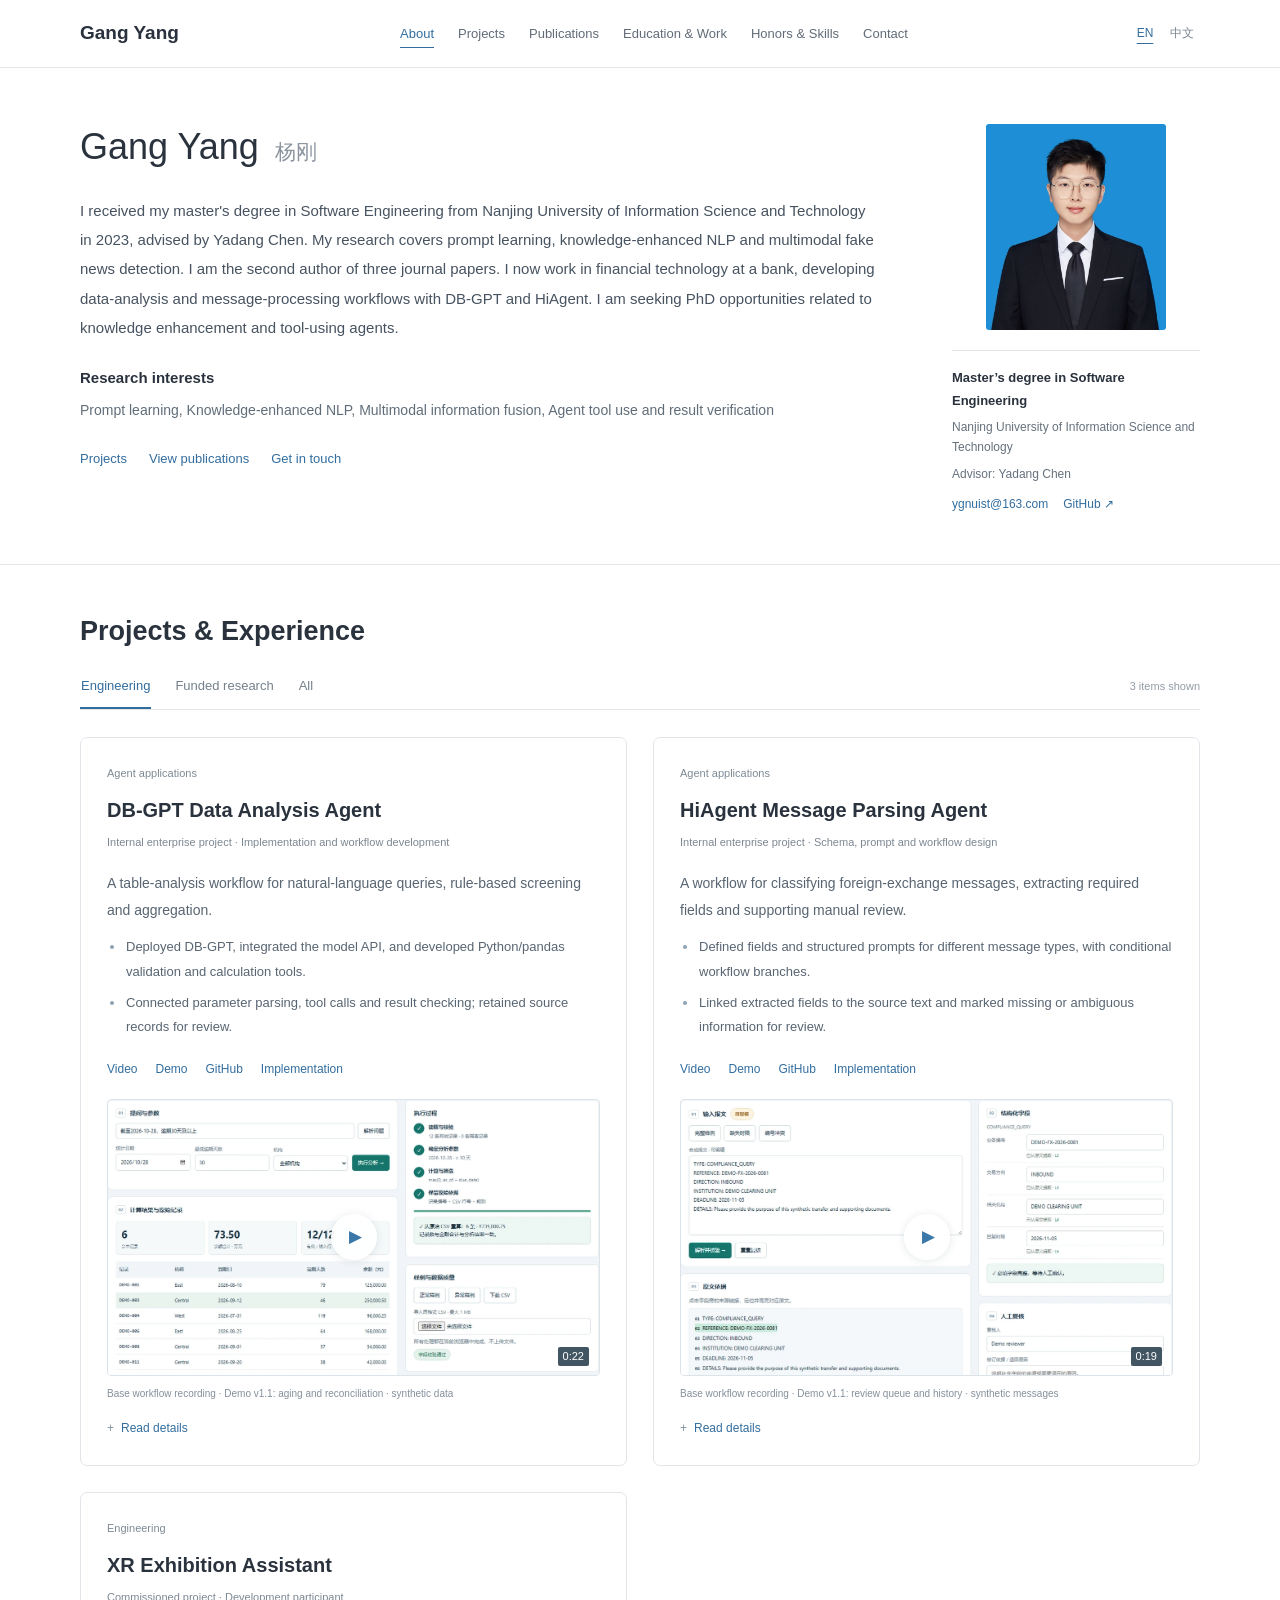
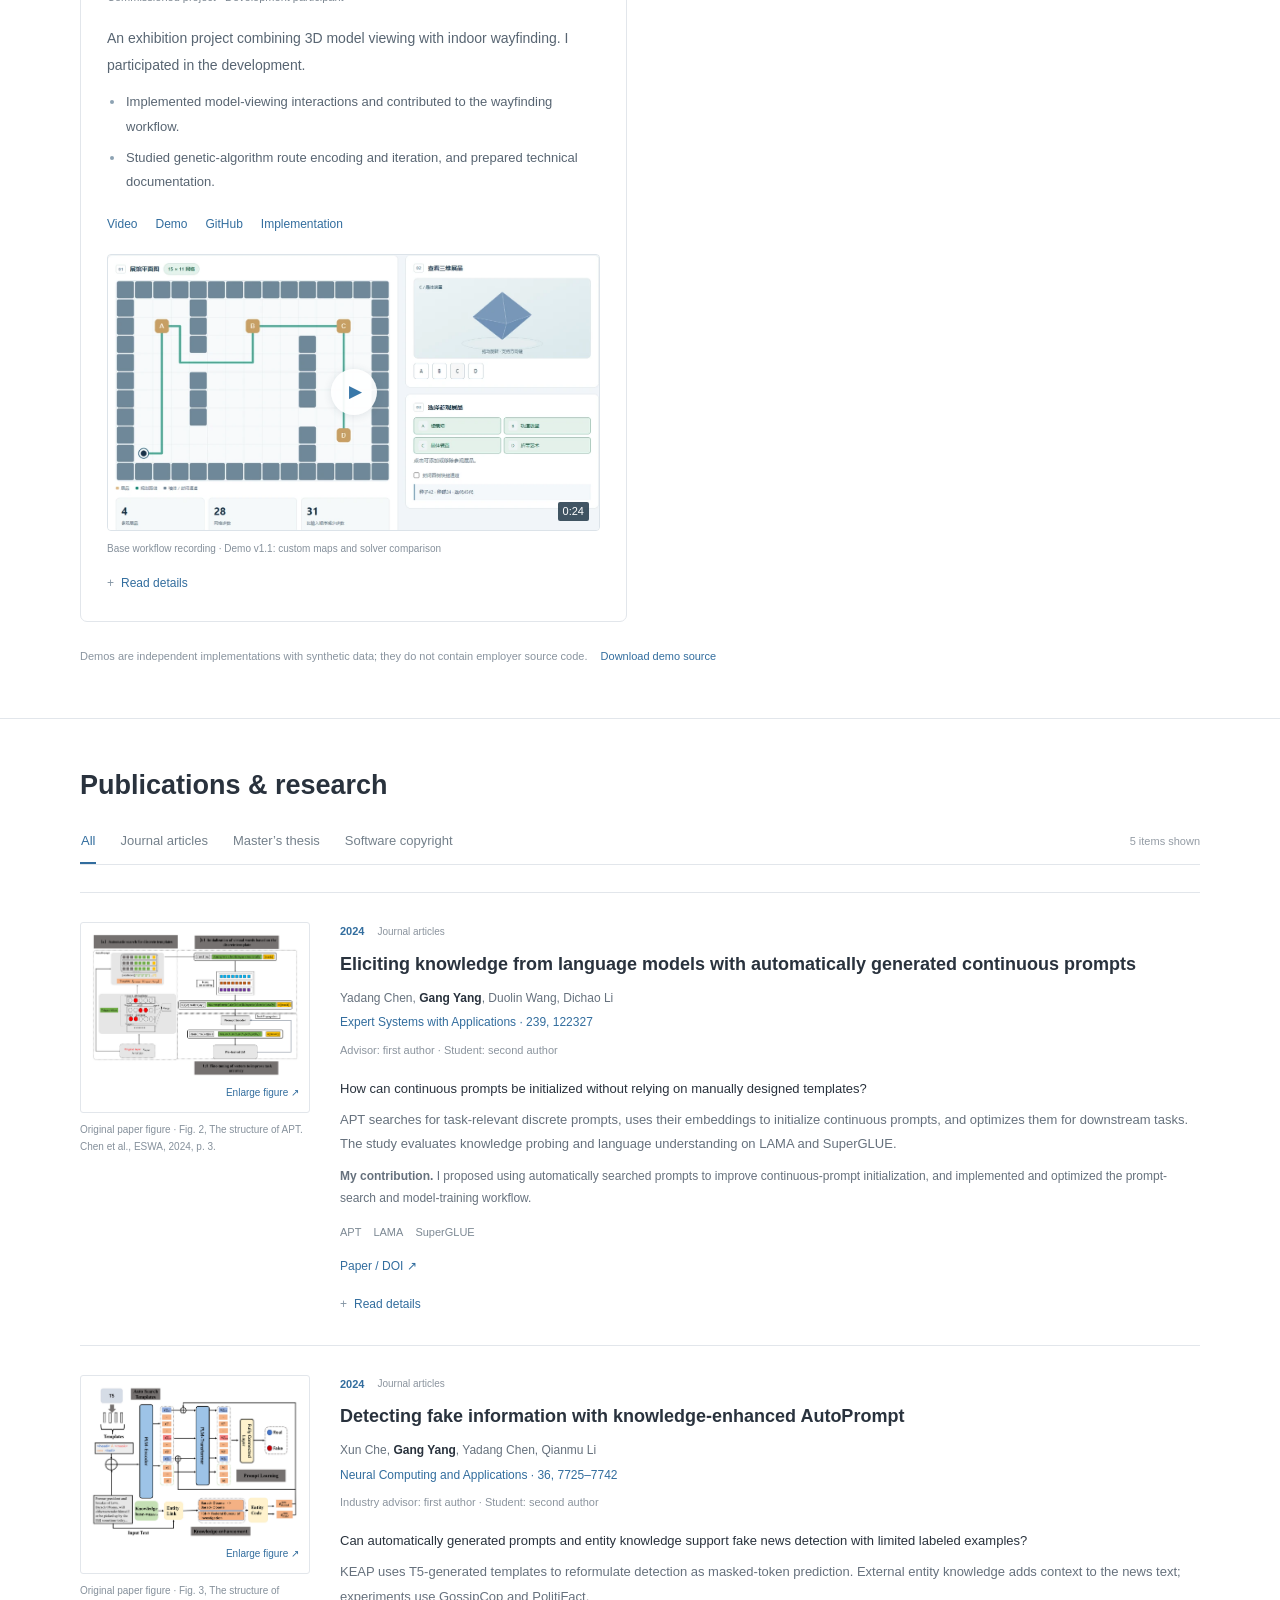
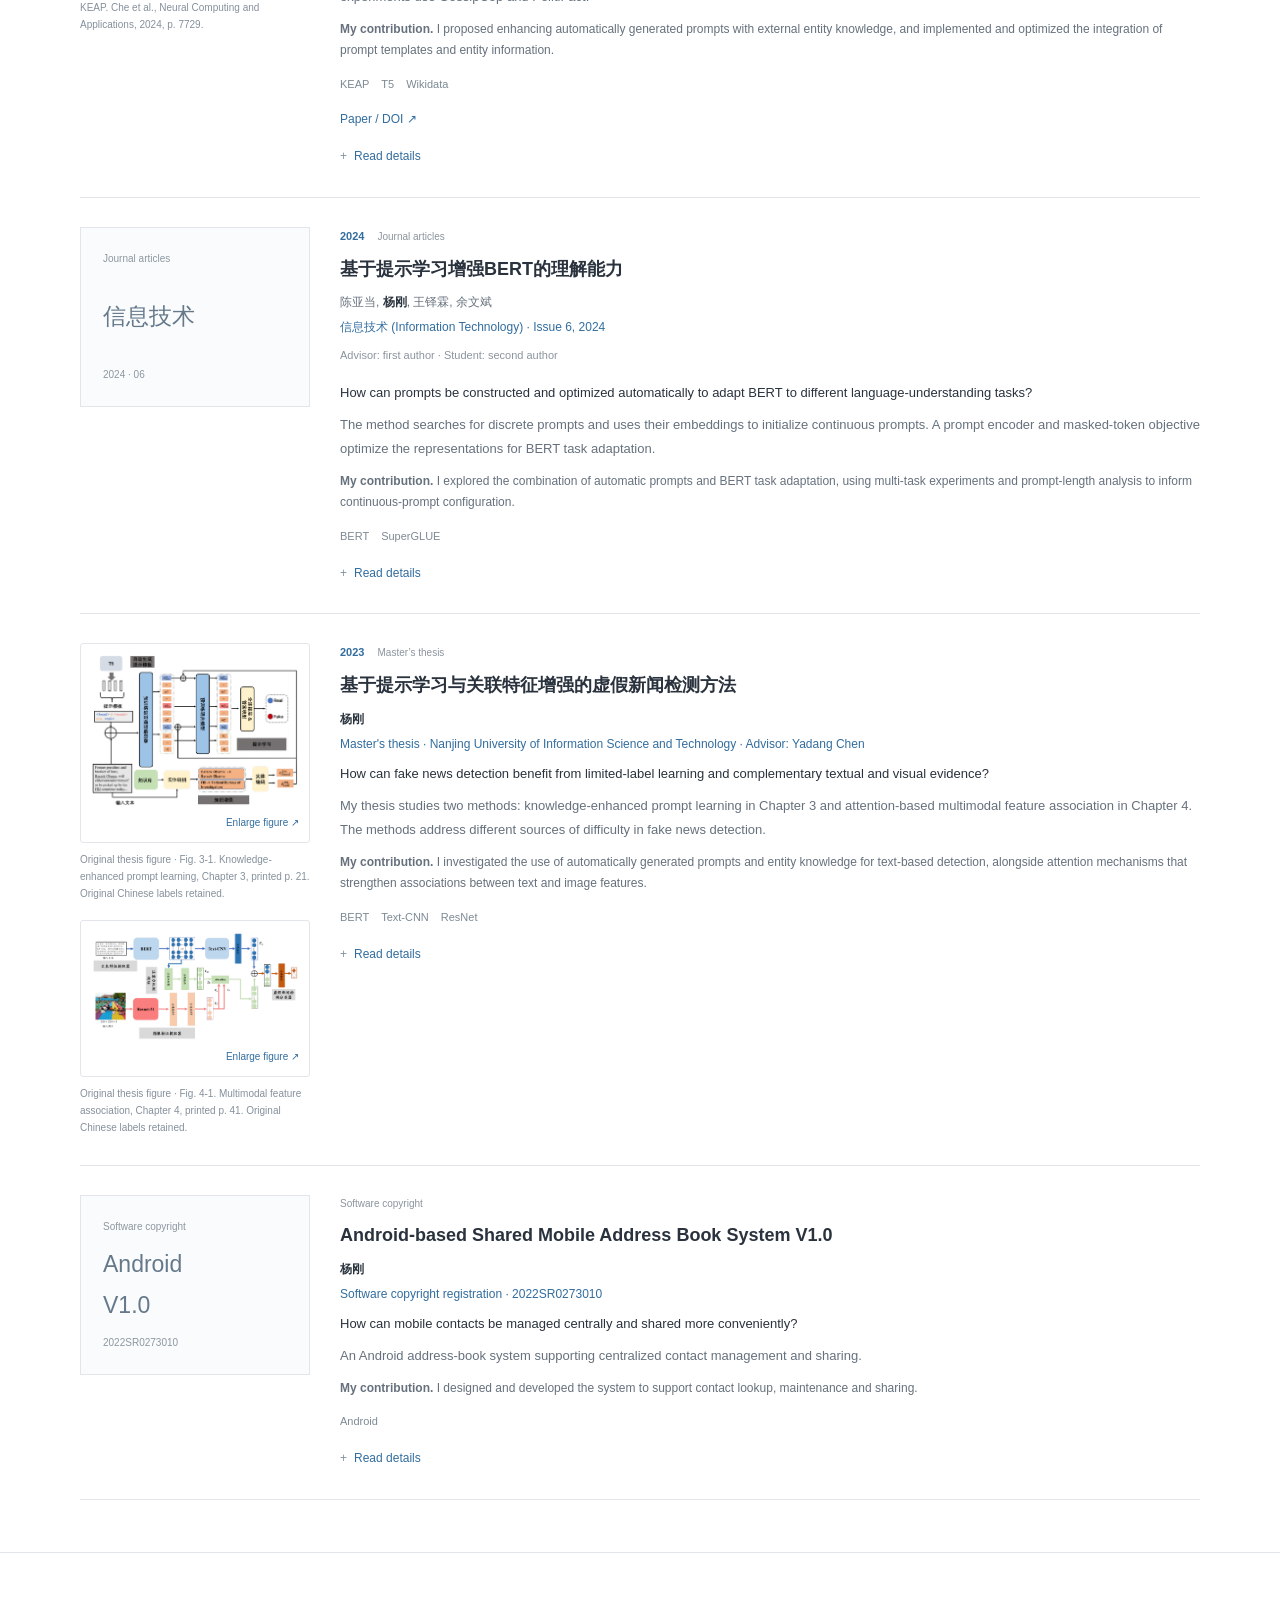
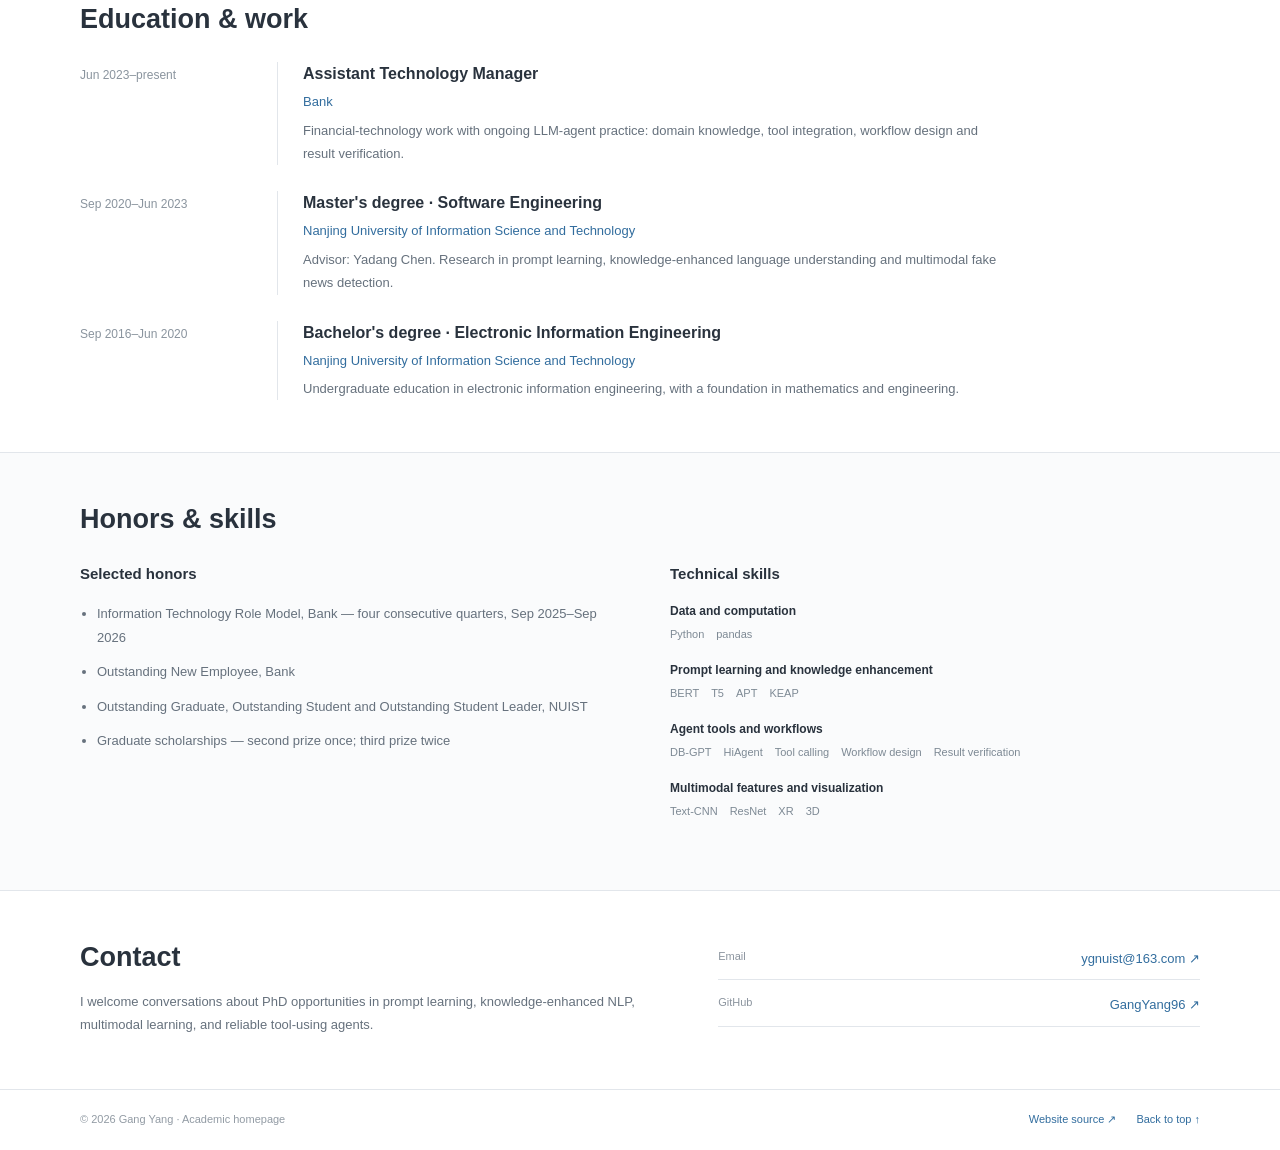
==== commit b5ec1b32: "Sync version 1.1 engineering demos and implementation guides" ====
--- a/index.html
+++ b/index.html
@@ -6,8 +6,8 @@
 <meta name="description" content="Gang Yang: prompt learning, knowledge-enhanced NLP, multimodal research, and current tool-using agent practice.">
 <meta name="theme-color" content="#285e99"><link rel="canonical" href="https://gangyang96.github.io/">
 <meta property="og:title" content="Gang Yang | Academic Homepage"><meta property="og:type" content="website"><meta property="og:url" content="https://gangyang96.github.io/">
-<link rel="stylesheet" href="styles.css?v=20261029c"><link rel="icon" href="assets/favicon.svg" type="image/svg+xml">
-<script src="content.js?v=20261029c" defer></script><script src="i18n.js?v=20261029c" defer></script><script src="showcase.js?v=20261029c" defer></script><script src="app.js?v=20261029c" defer></script>
+<link rel="stylesheet" href="styles.css?v=20261030a"><link rel="icon" href="assets/favicon.svg" type="image/svg+xml">
+<script src="content.js?v=20261030a" defer></script><script src="i18n.js?v=20261030a" defer></script><script src="showcase.js?v=20261030a" defer></script><script src="app.js?v=20261030a" defer></script>
 </head>
 <body>
 <a class="skip-link" href="#main">Skip to content / 跳至正文</a>
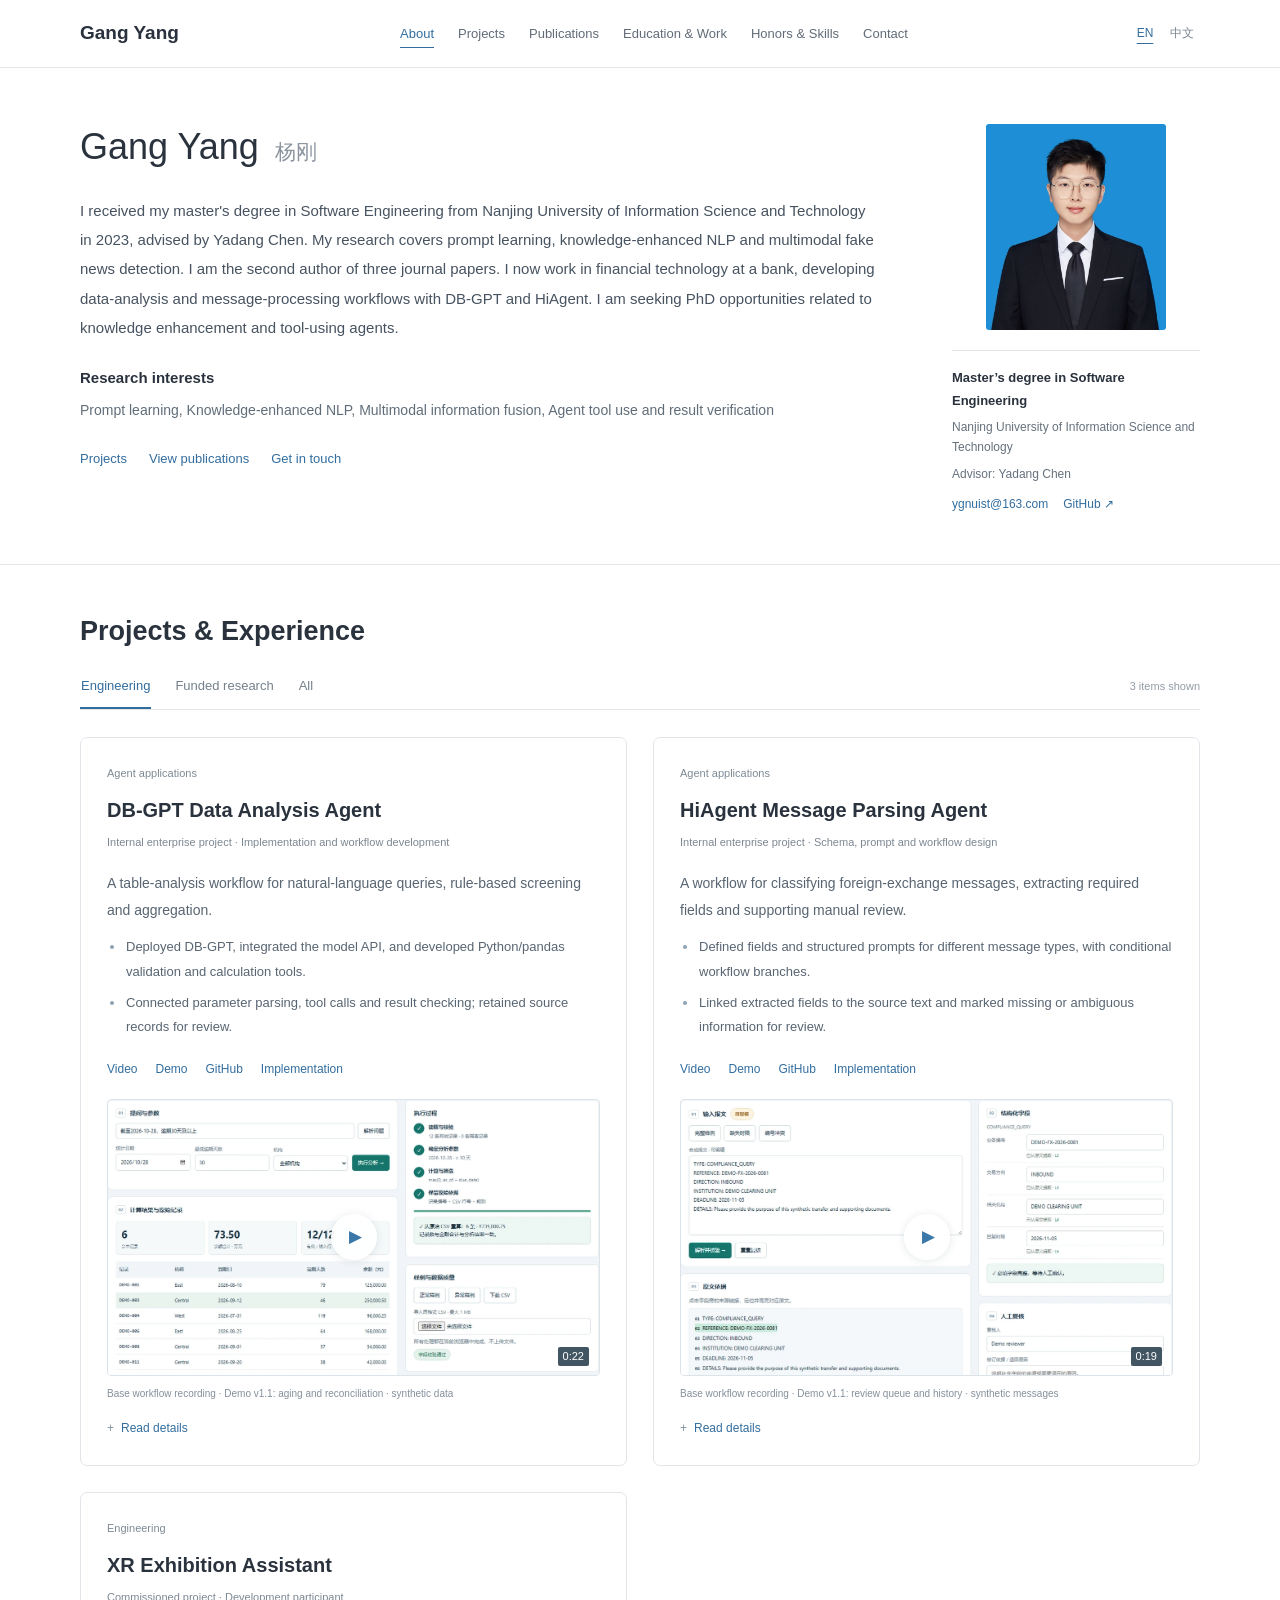
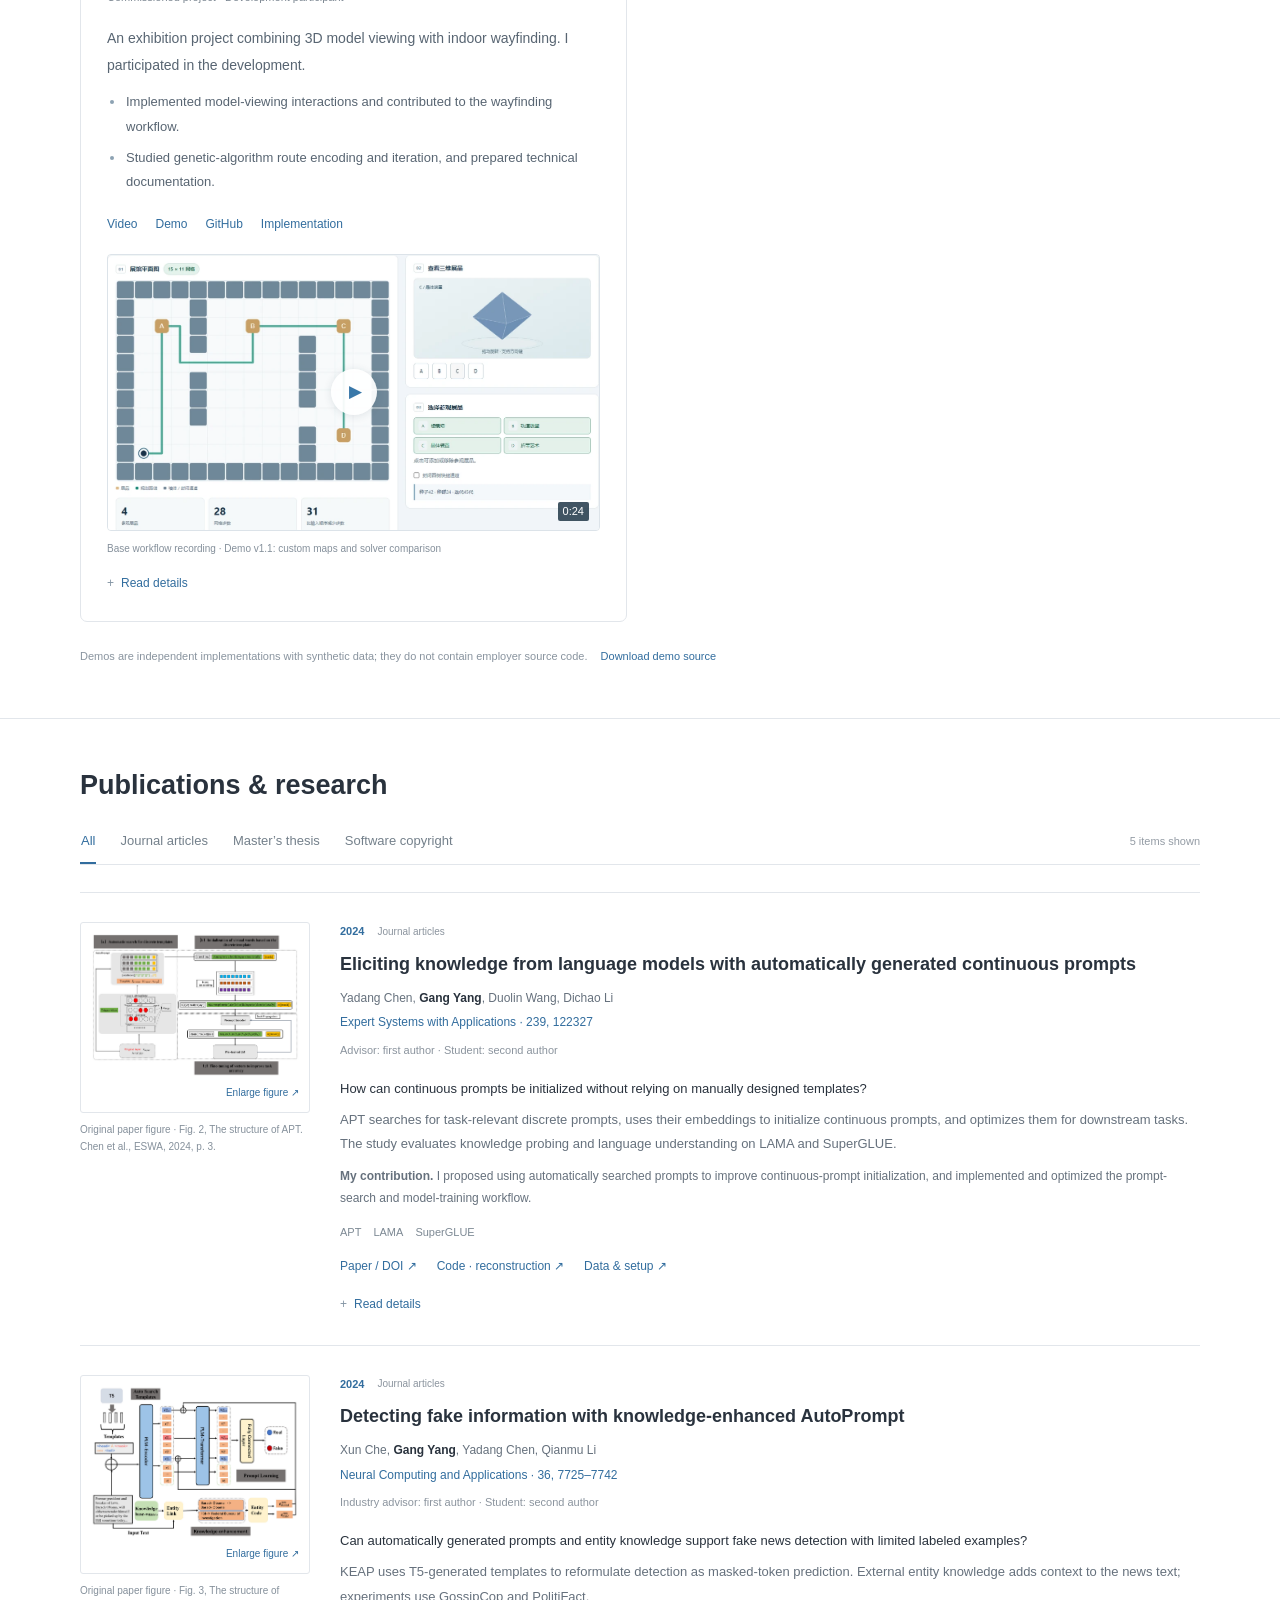
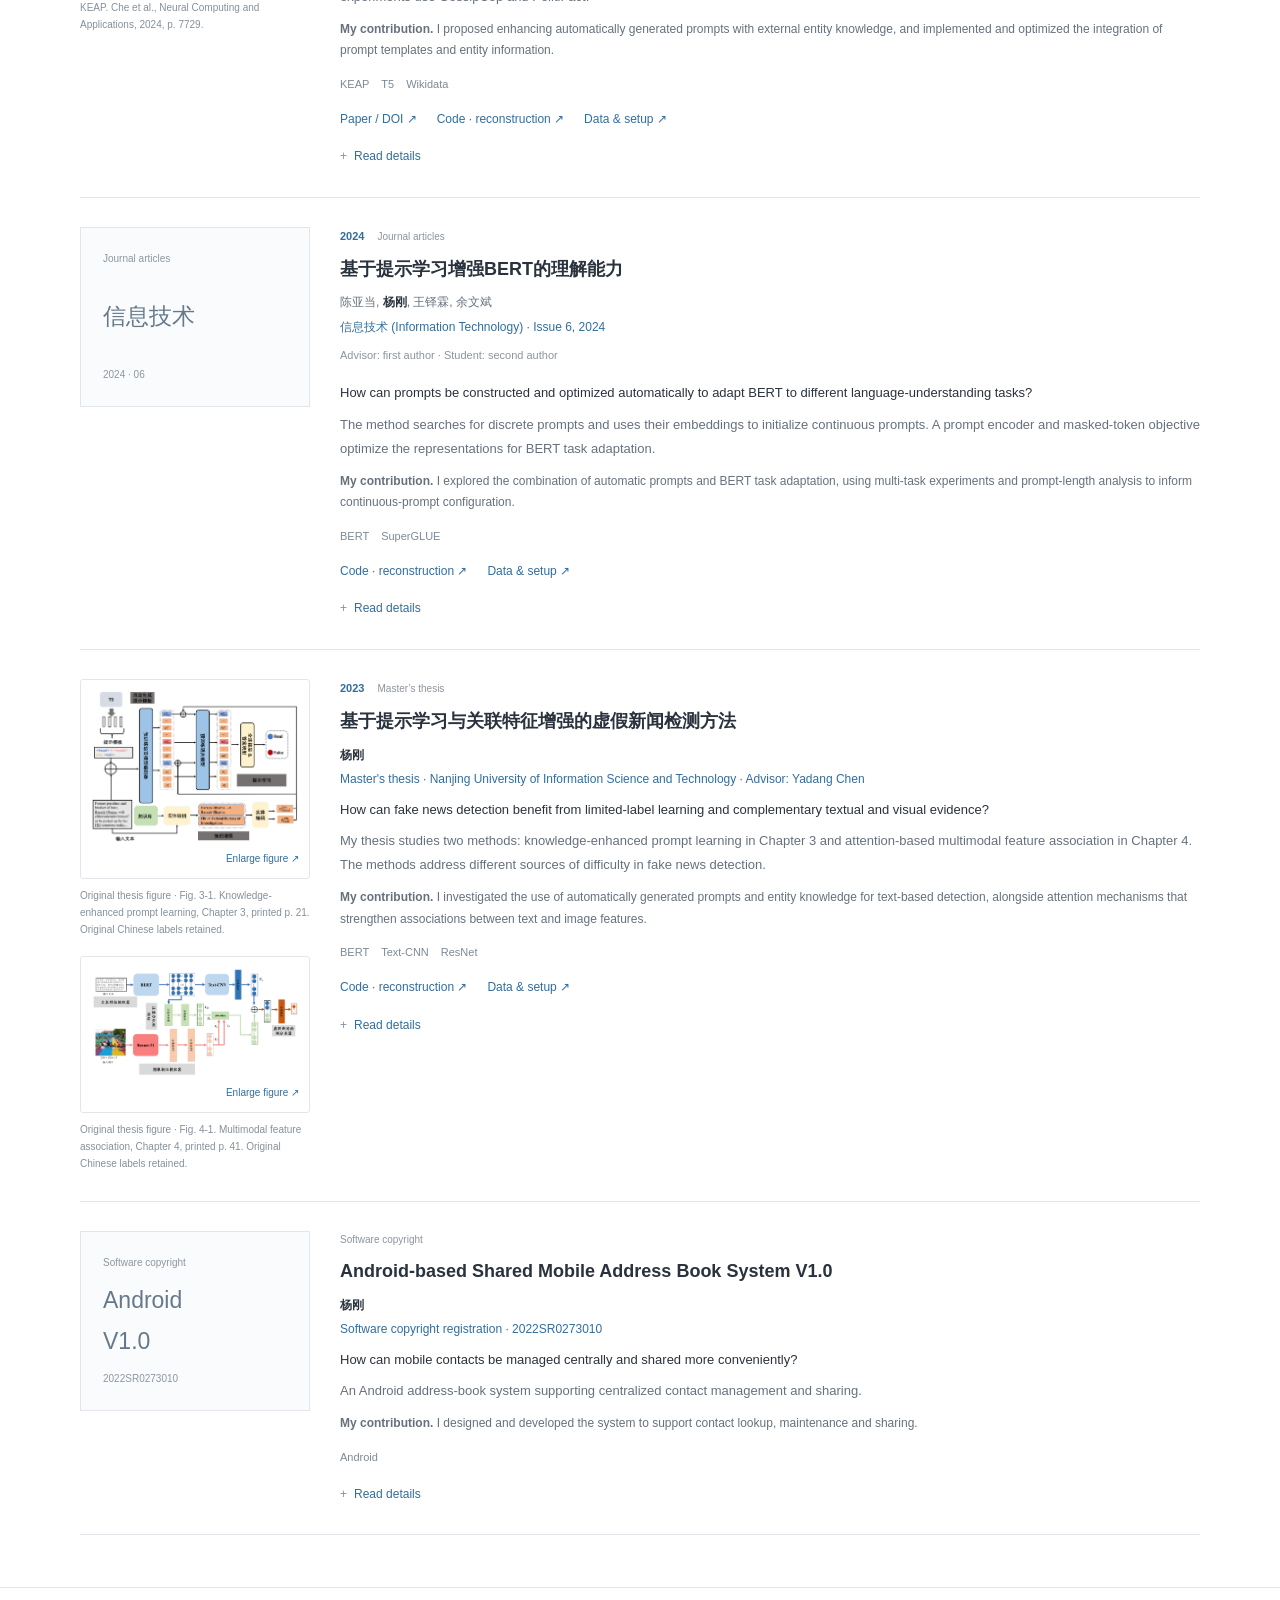
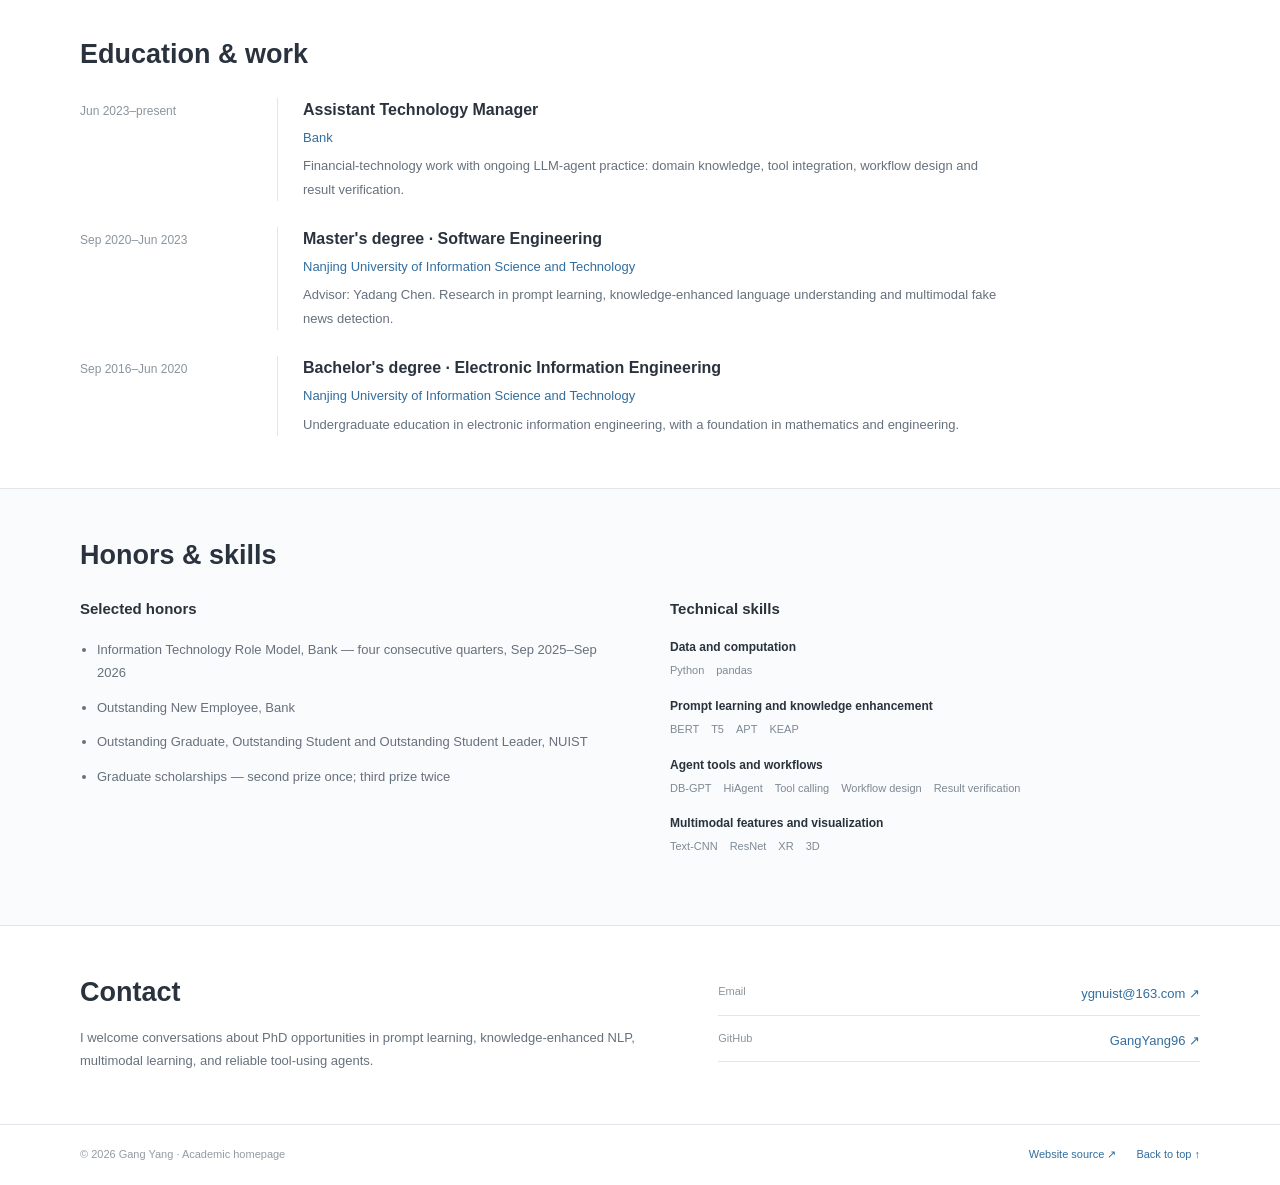
==== commit 53d9ac7a: "Link paper reconstruction code and dataset setup from publications" ====
--- a/index.html
+++ b/index.html
@@ -6,8 +6,8 @@
 <meta name="description" content="Gang Yang: prompt learning, knowledge-enhanced NLP, multimodal research, and current tool-using agent practice.">
 <meta name="theme-color" content="#285e99"><link rel="canonical" href="https://gangyang96.github.io/">
 <meta property="og:title" content="Gang Yang | Academic Homepage"><meta property="og:type" content="website"><meta property="og:url" content="https://gangyang96.github.io/">
-<link rel="stylesheet" href="styles.css?v=20261030a"><link rel="icon" href="assets/favicon.svg" type="image/svg+xml">
-<script src="content.js?v=20261030a" defer></script><script src="i18n.js?v=20261030a" defer></script><script src="showcase.js?v=20261030a" defer></script><script src="app.js?v=20261030a" defer></script>
+<link rel="stylesheet" href="styles.css?v=20261031a"><link rel="icon" href="assets/favicon.svg" type="image/svg+xml">
+<script src="content.js?v=20261031a" defer></script><script src="i18n.js?v=20261031a" defer></script><script src="showcase.js?v=20261031a" defer></script><script src="app.js?v=20261031a" defer></script>
 </head>
 <body>
 <a class="skip-link" href="#main">Skip to content / 跳至正文</a>
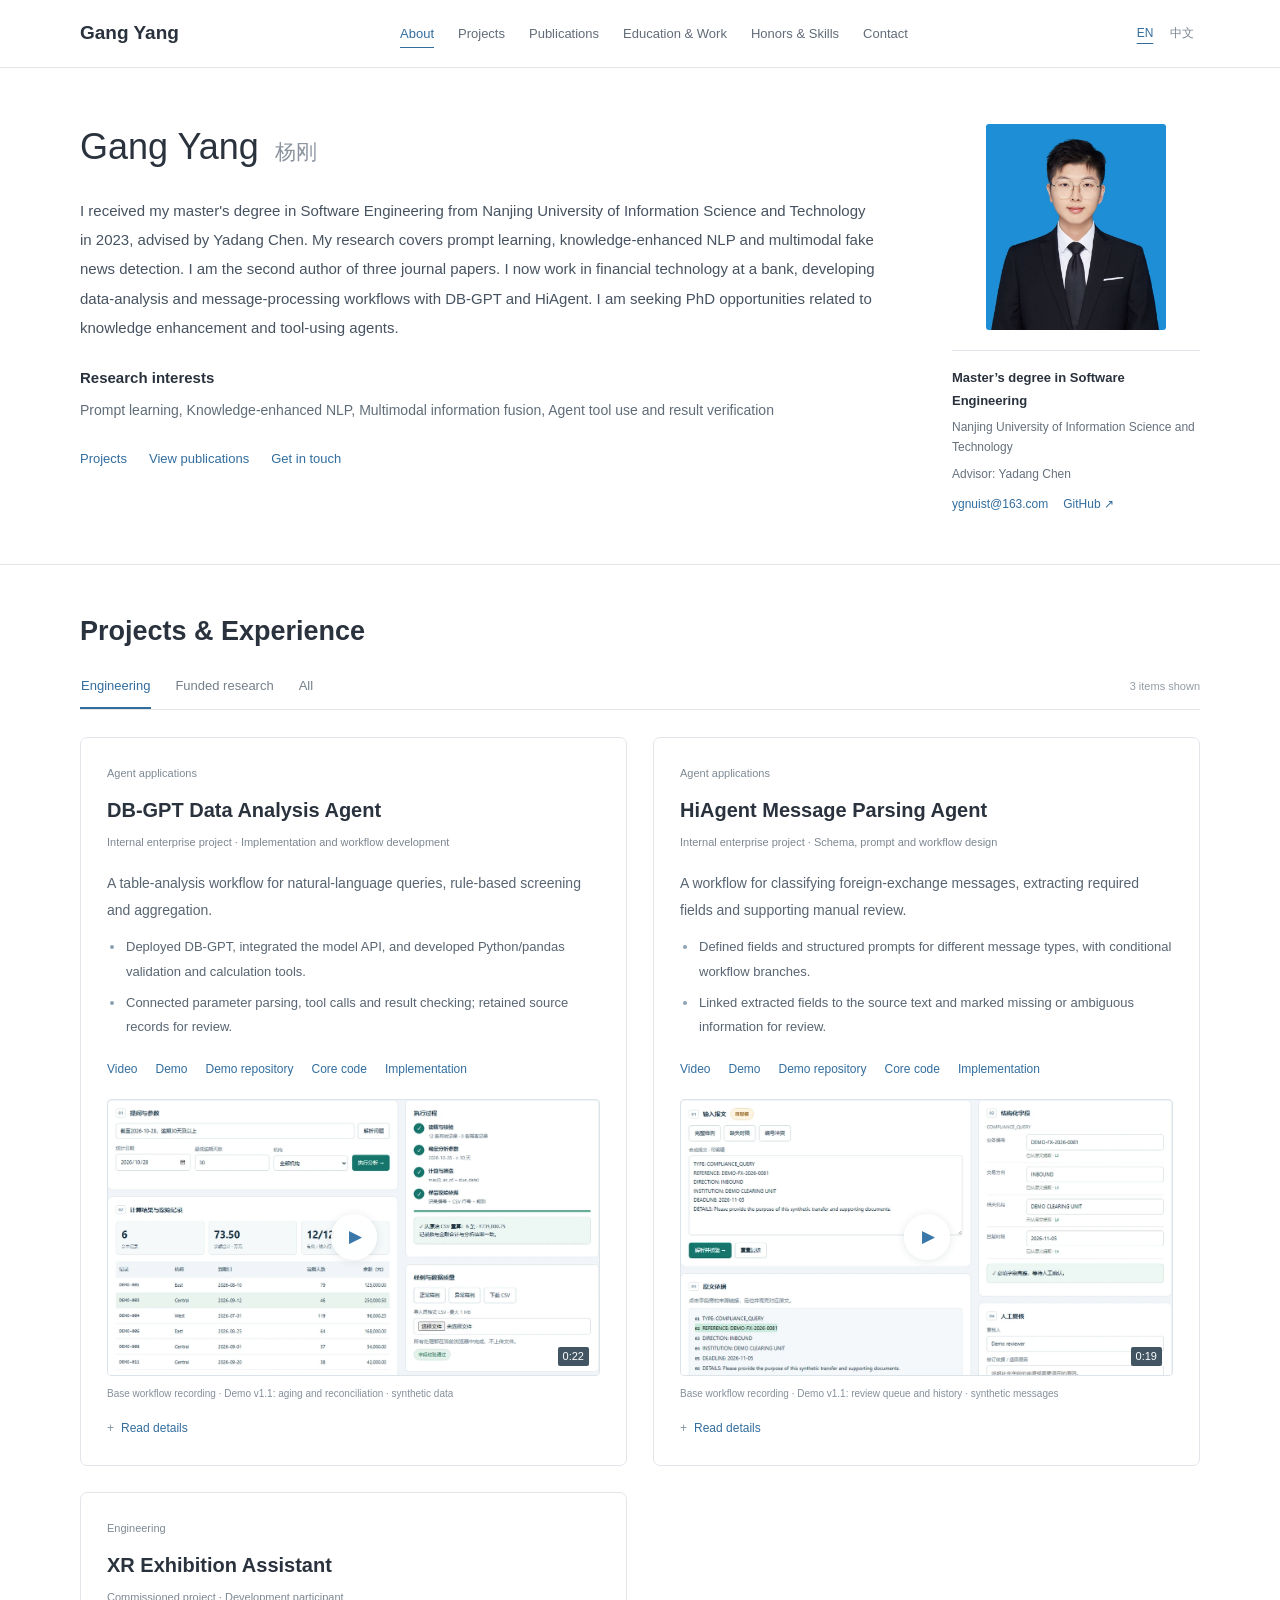
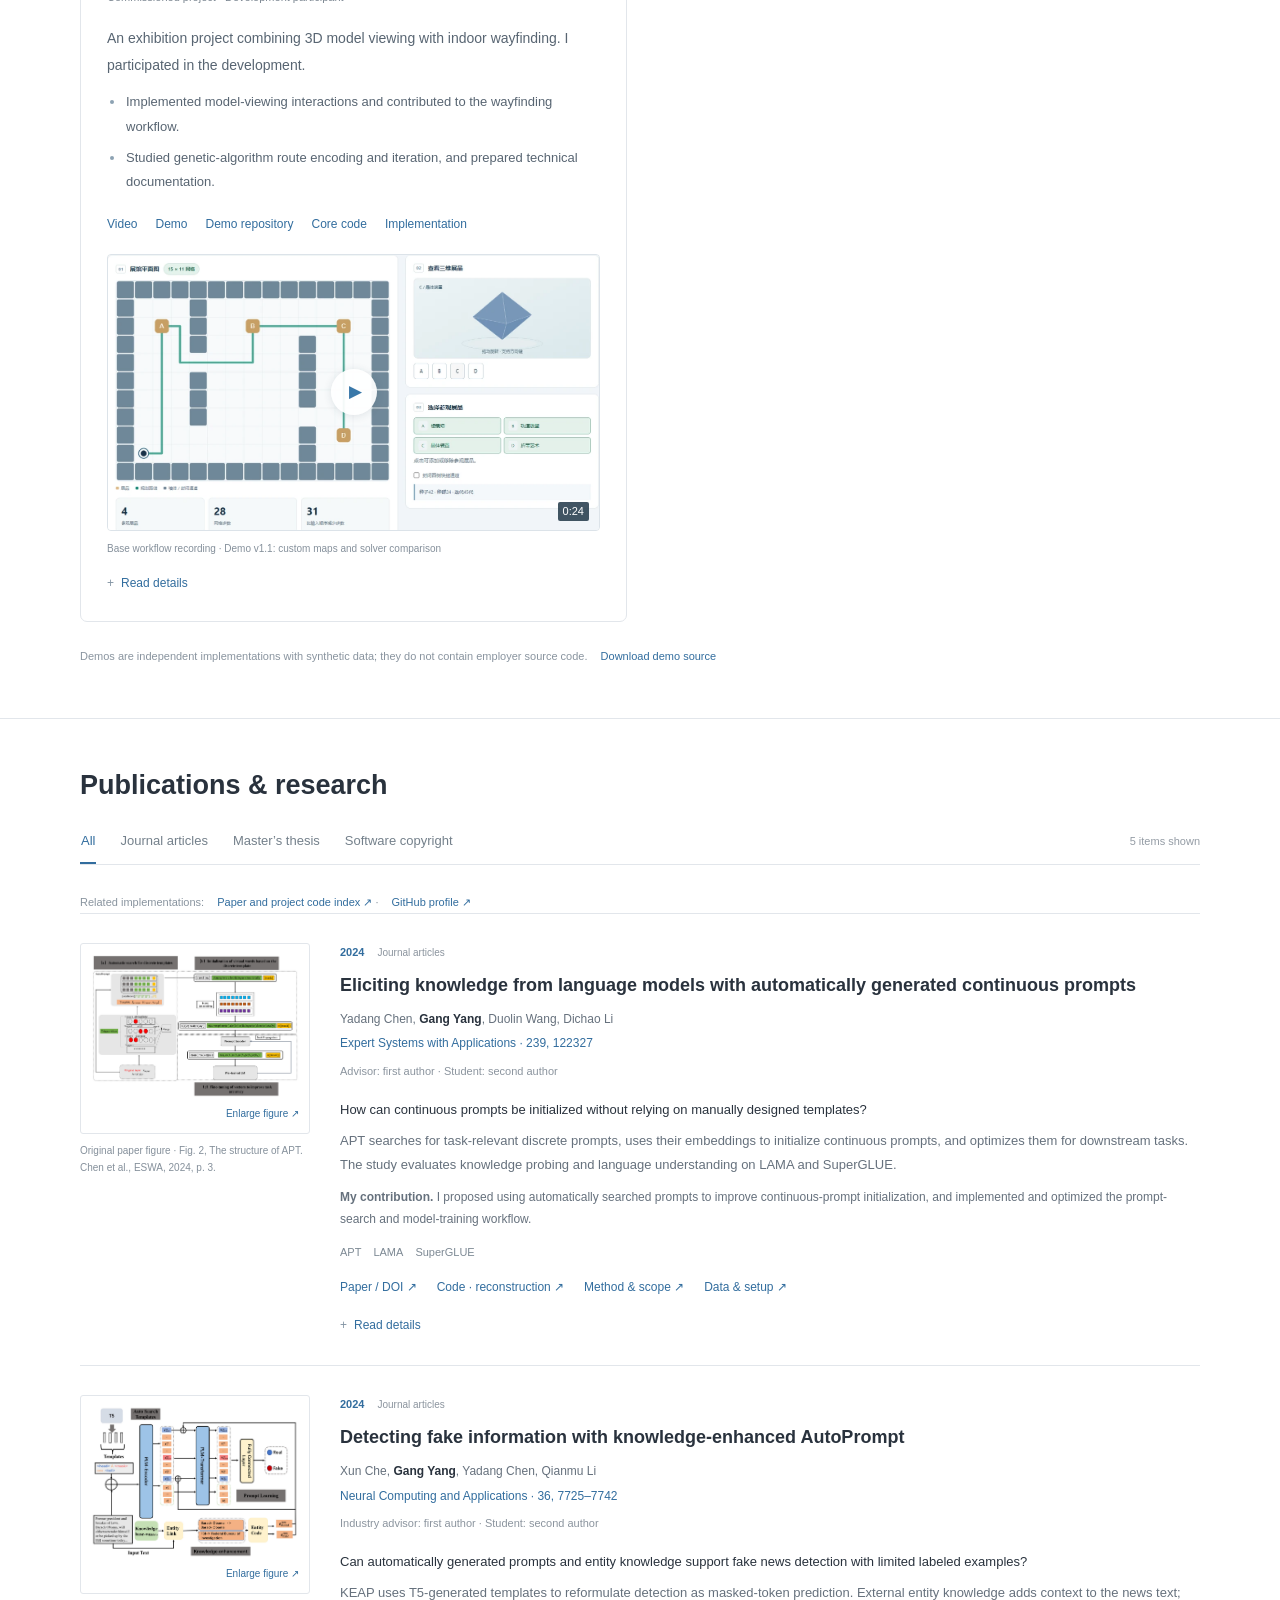
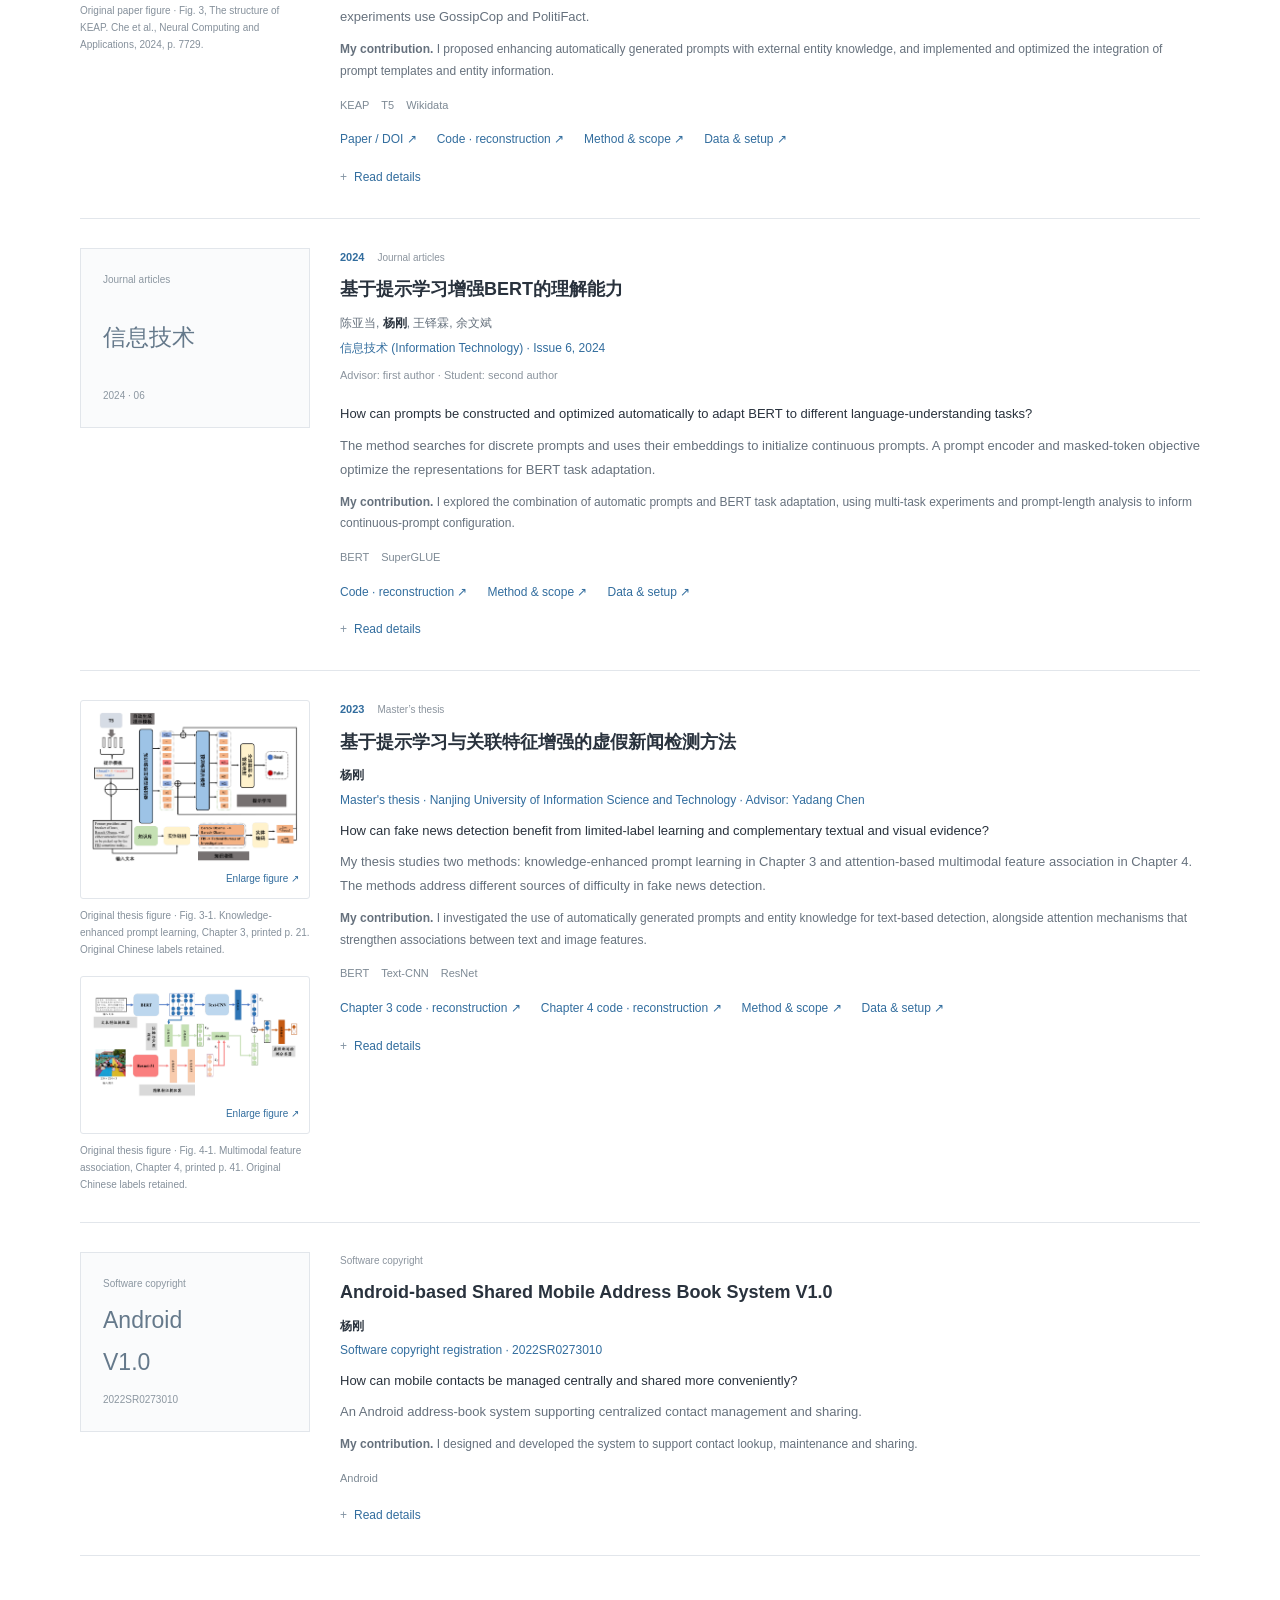
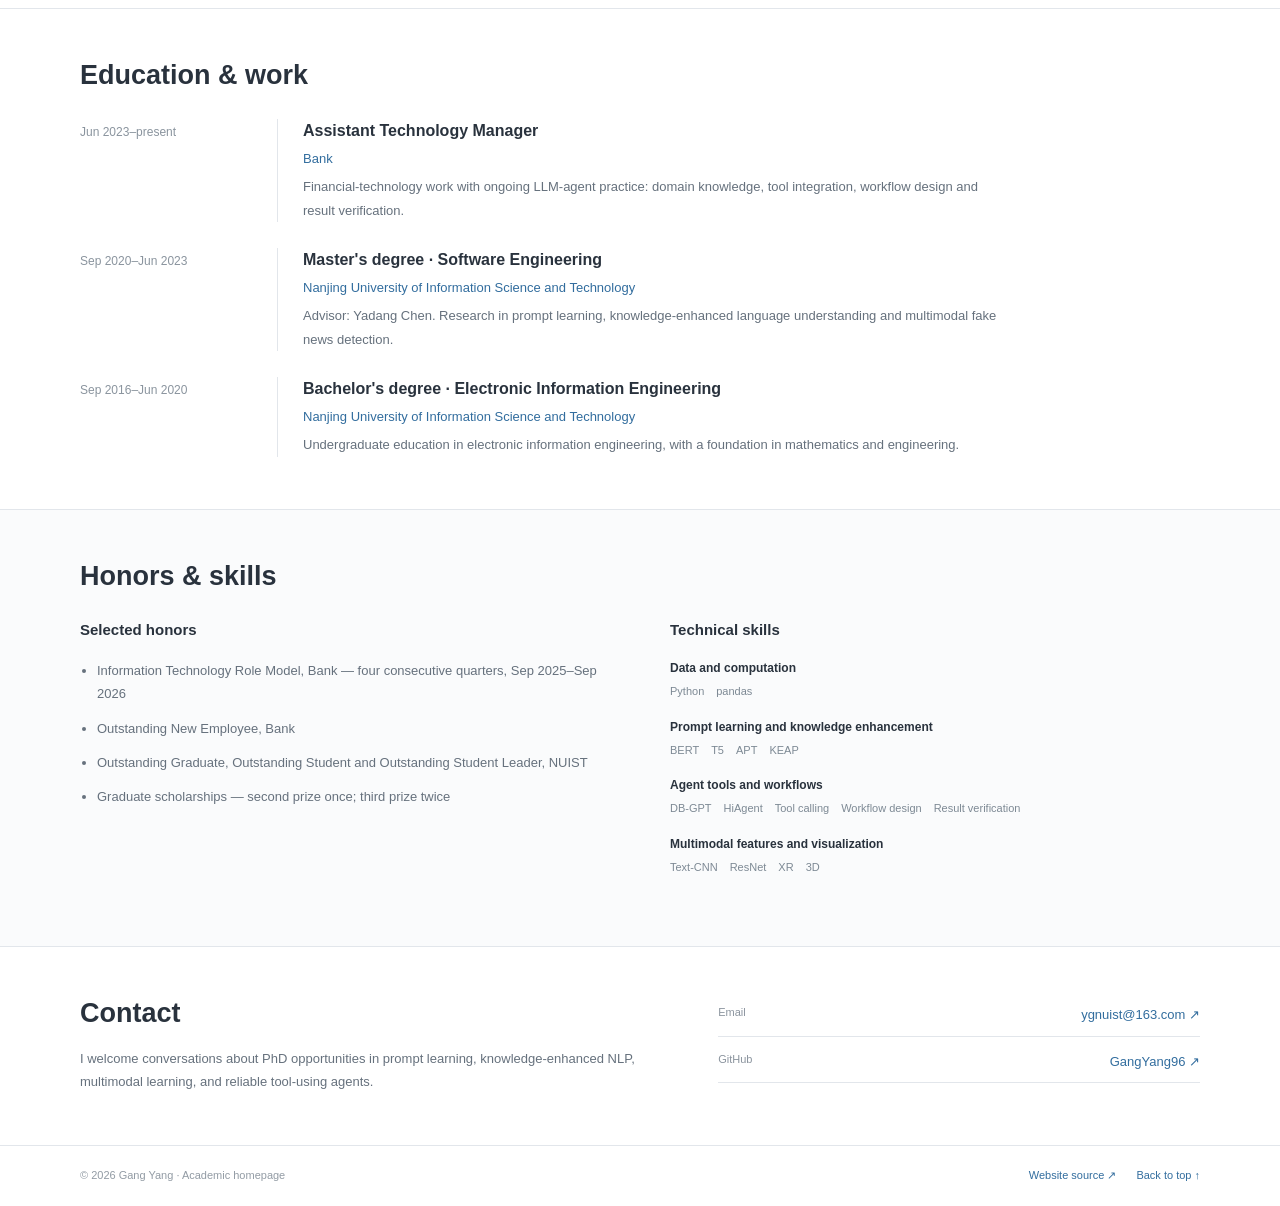
==== commit ef221777: "Link publications and projects directly to their existing source code" ====
--- a/index.html
+++ b/index.html
@@ -6,8 +6,8 @@
 <meta name="description" content="Gang Yang: prompt learning, knowledge-enhanced NLP, multimodal research, and current tool-using agent practice.">
 <meta name="theme-color" content="#285e99"><link rel="canonical" href="https://gangyang96.github.io/">
 <meta property="og:title" content="Gang Yang | Academic Homepage"><meta property="og:type" content="website"><meta property="og:url" content="https://gangyang96.github.io/">
-<link rel="stylesheet" href="styles.css?v=20261031a"><link rel="icon" href="assets/favicon.svg" type="image/svg+xml">
-<script src="content.js?v=20261031a" defer></script><script src="i18n.js?v=20261031a" defer></script><script src="showcase.js?v=20261031a" defer></script><script src="app.js?v=20261031a" defer></script>
+<link rel="stylesheet" href="styles.css?v=20261101a"><link rel="icon" href="assets/favicon.svg" type="image/svg+xml">
+<script src="content.js?v=20261101a" defer></script><script src="i18n.js?v=20261101a" defer></script><script src="showcase.js?v=20261101a" defer></script><script src="app.js?v=20261101a" defer></script>
 </head>
 <body>
 <a class="skip-link" href="#main">Skip to content / 跳至正文</a>
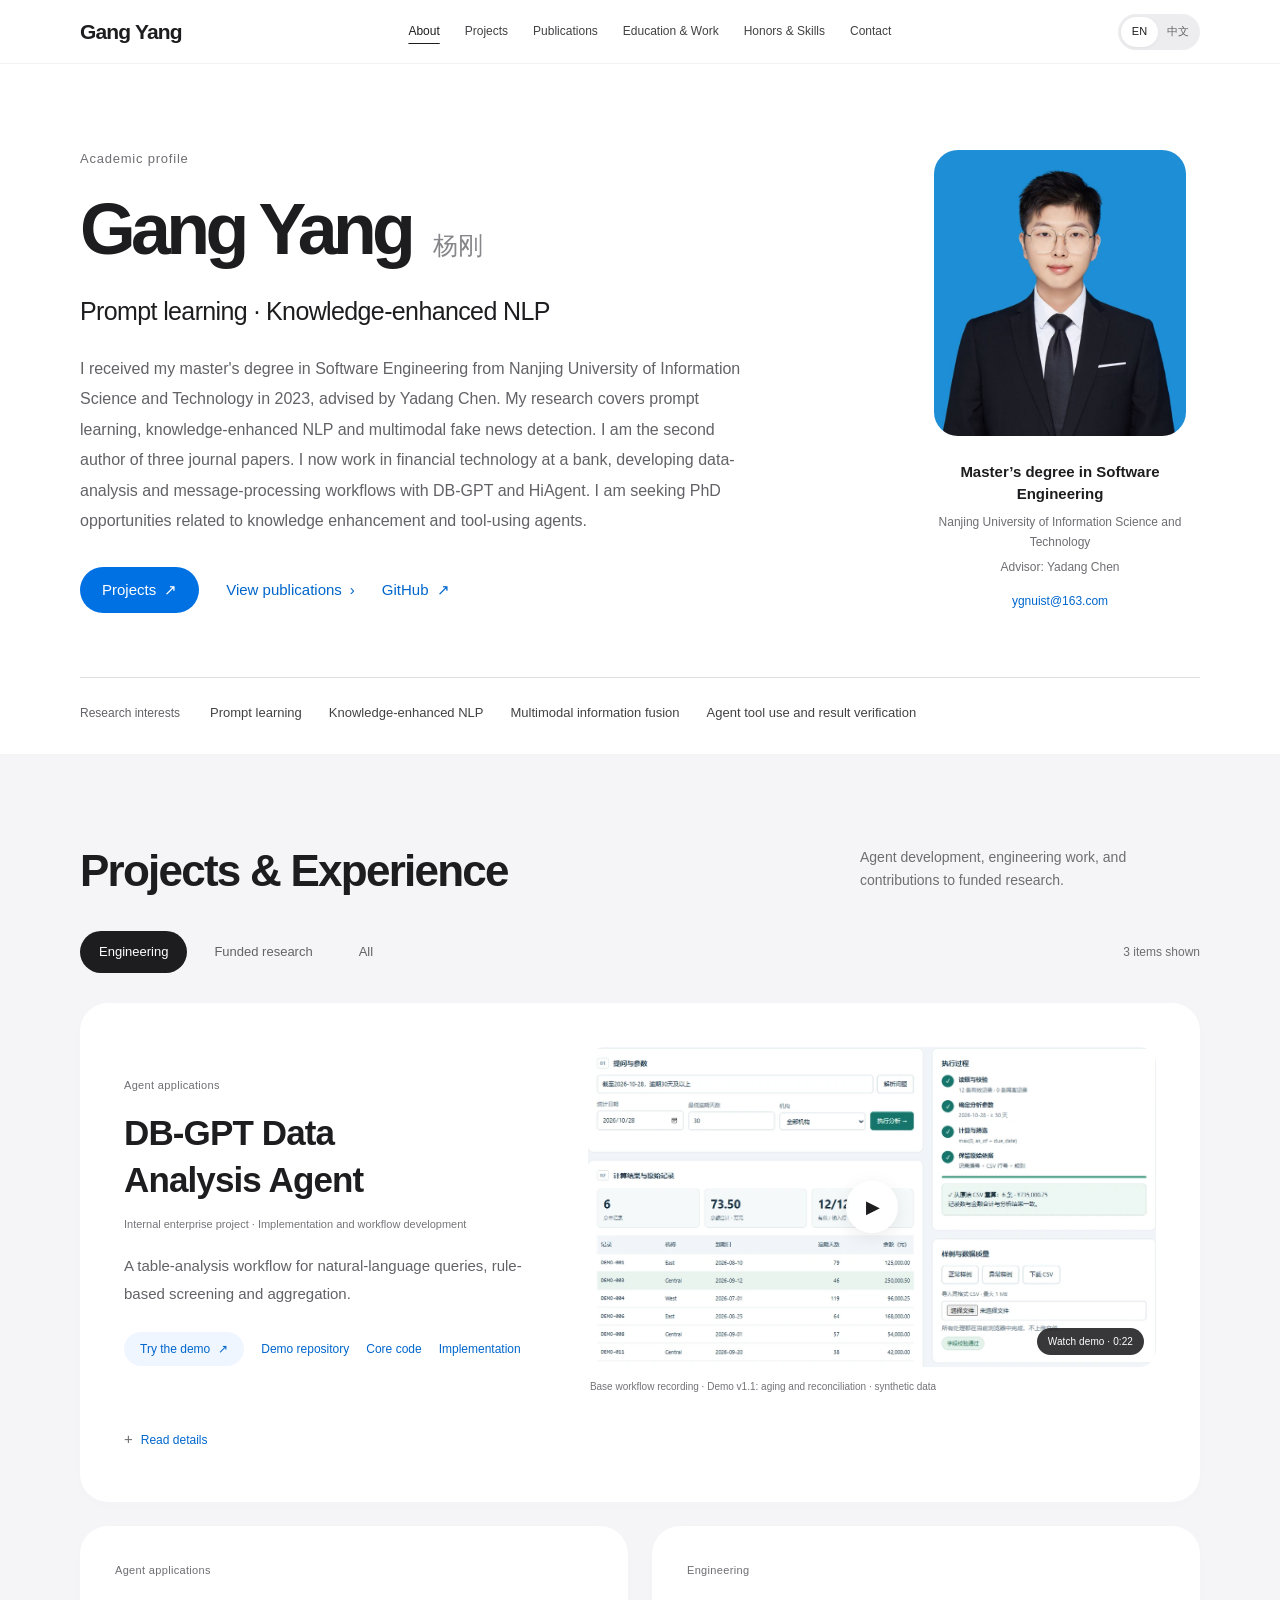
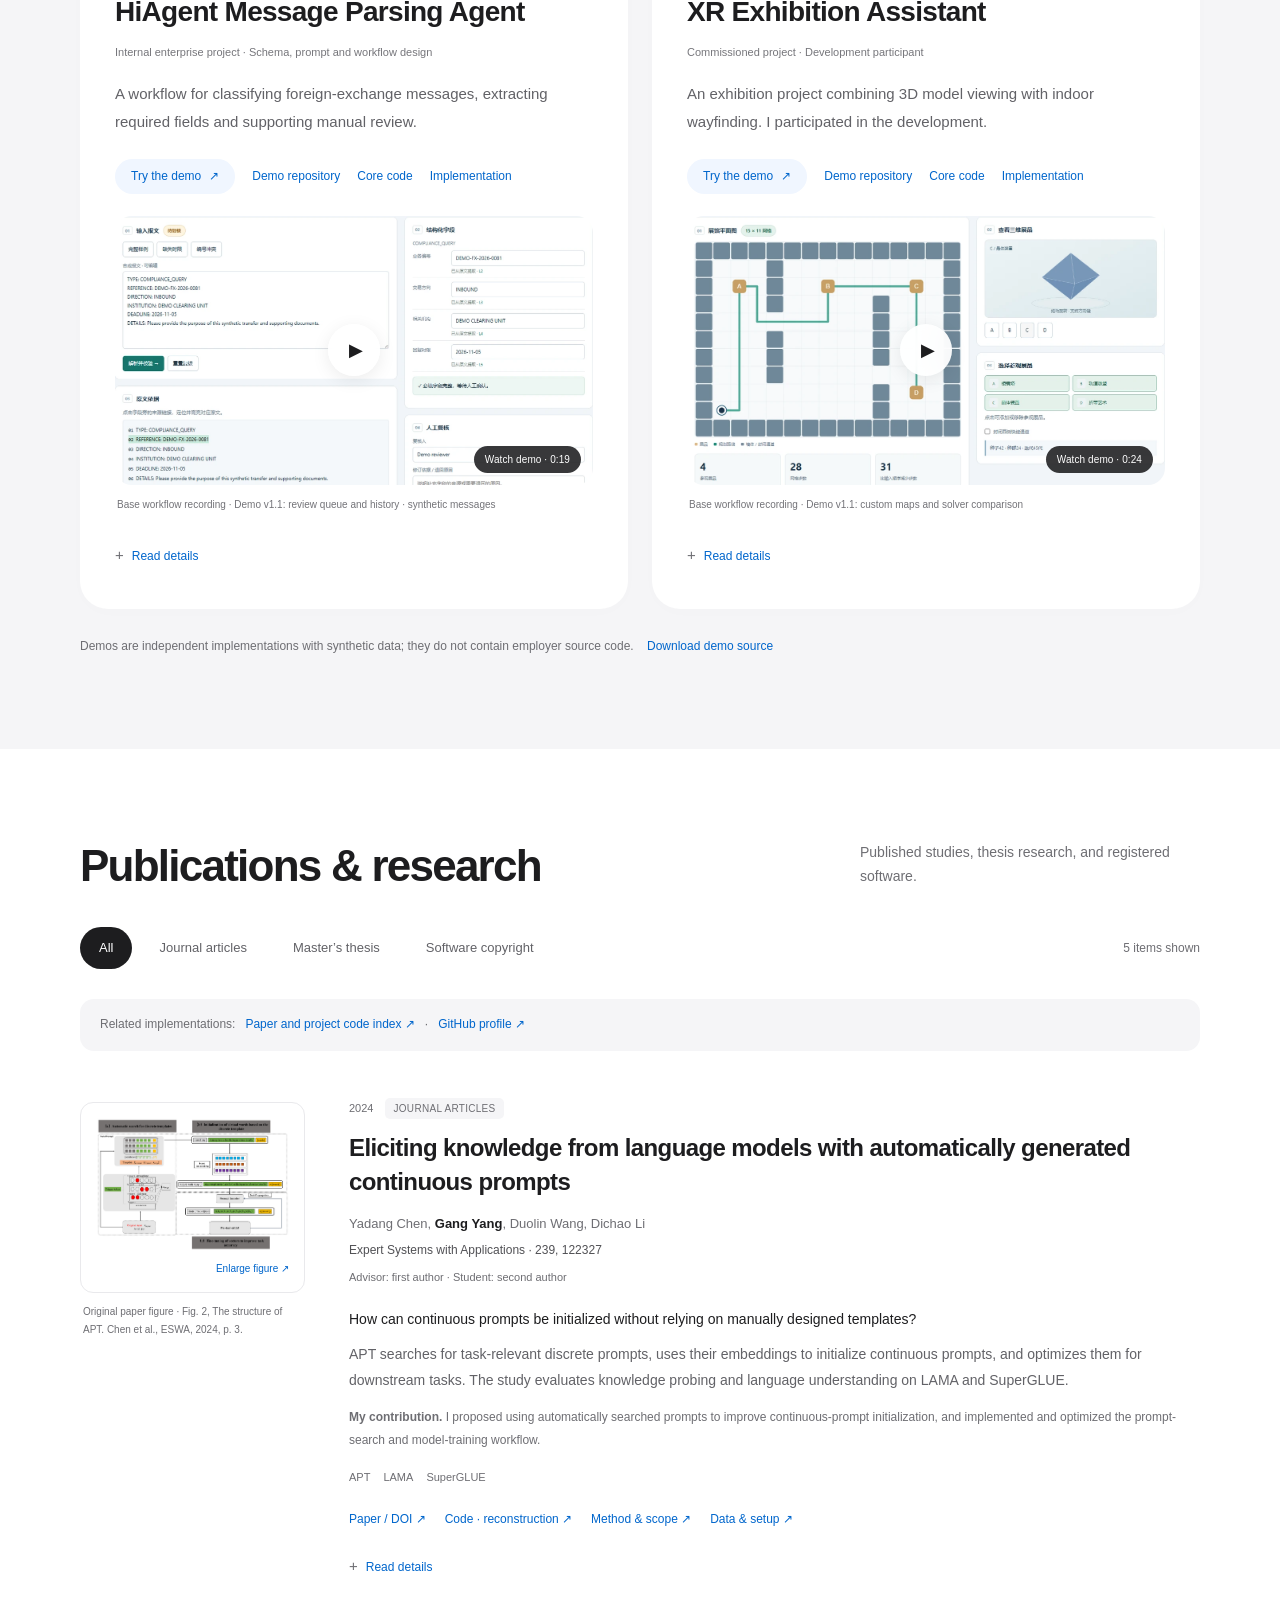
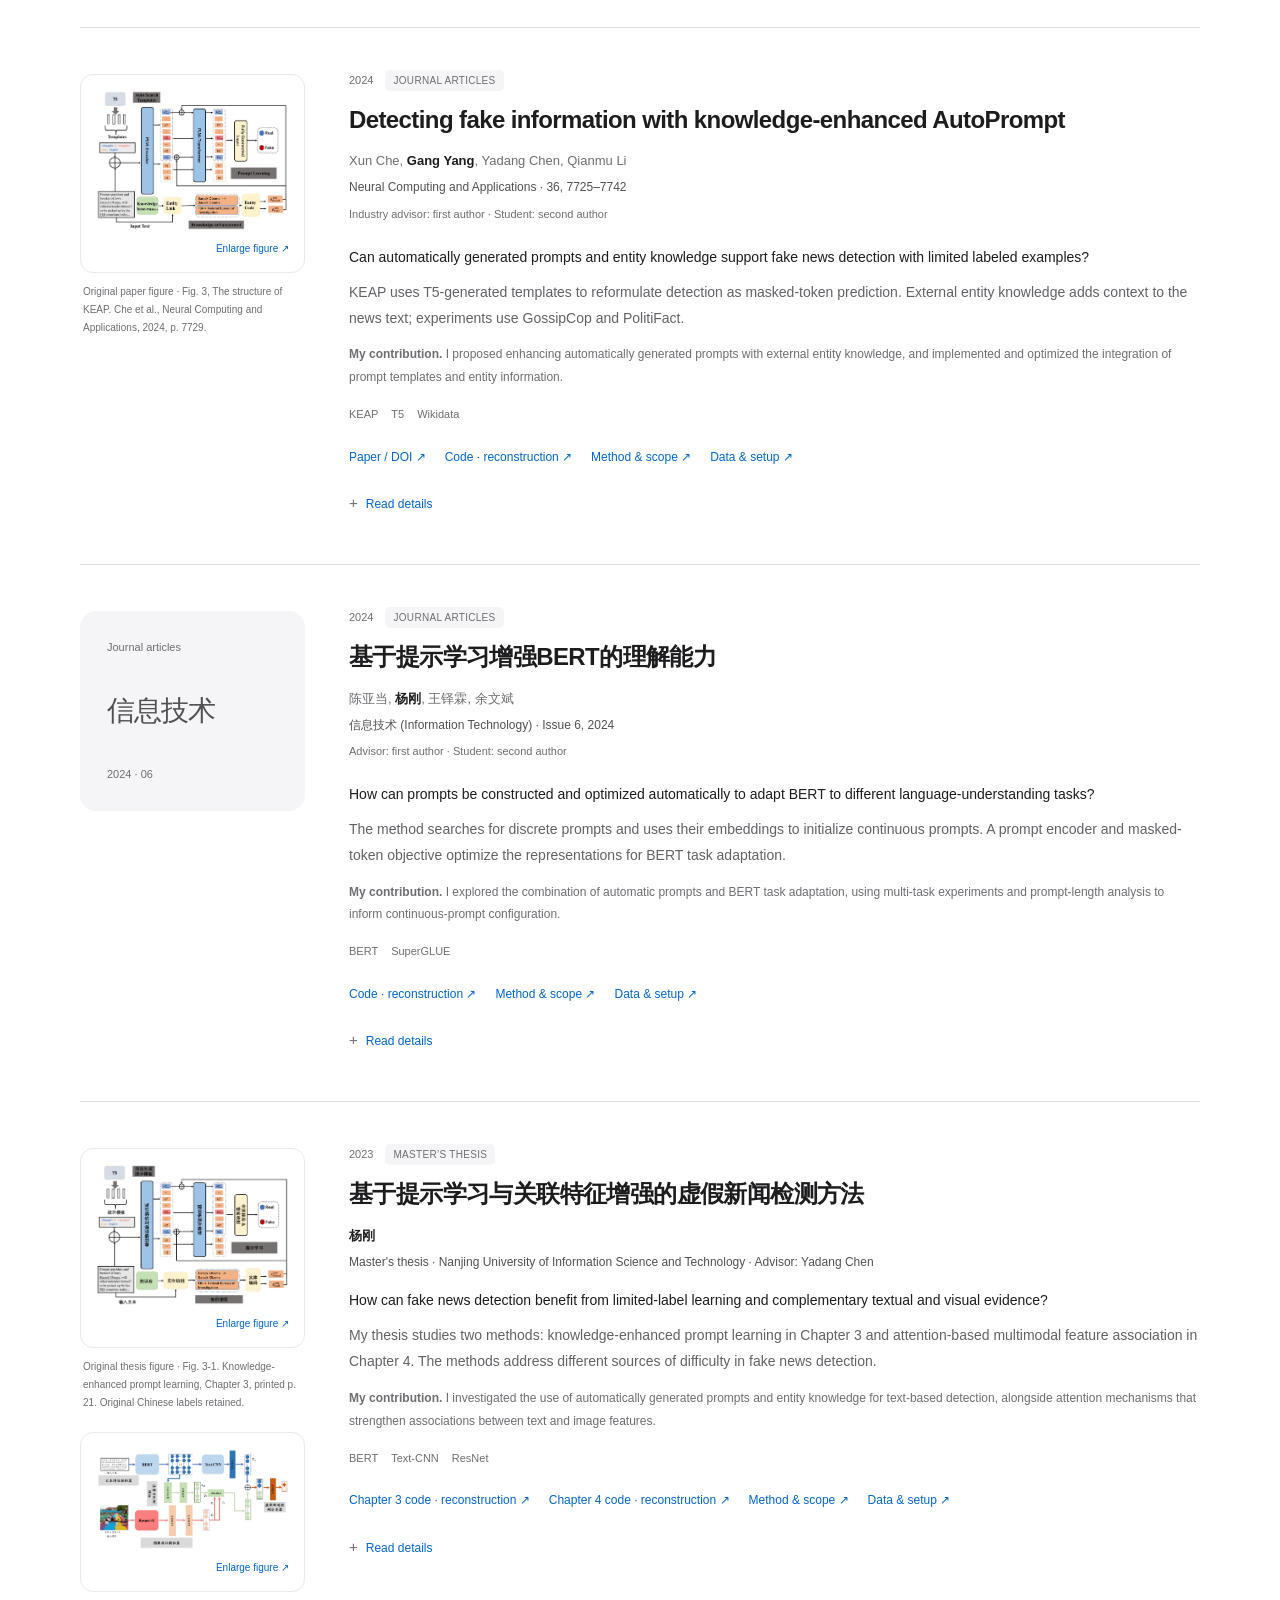
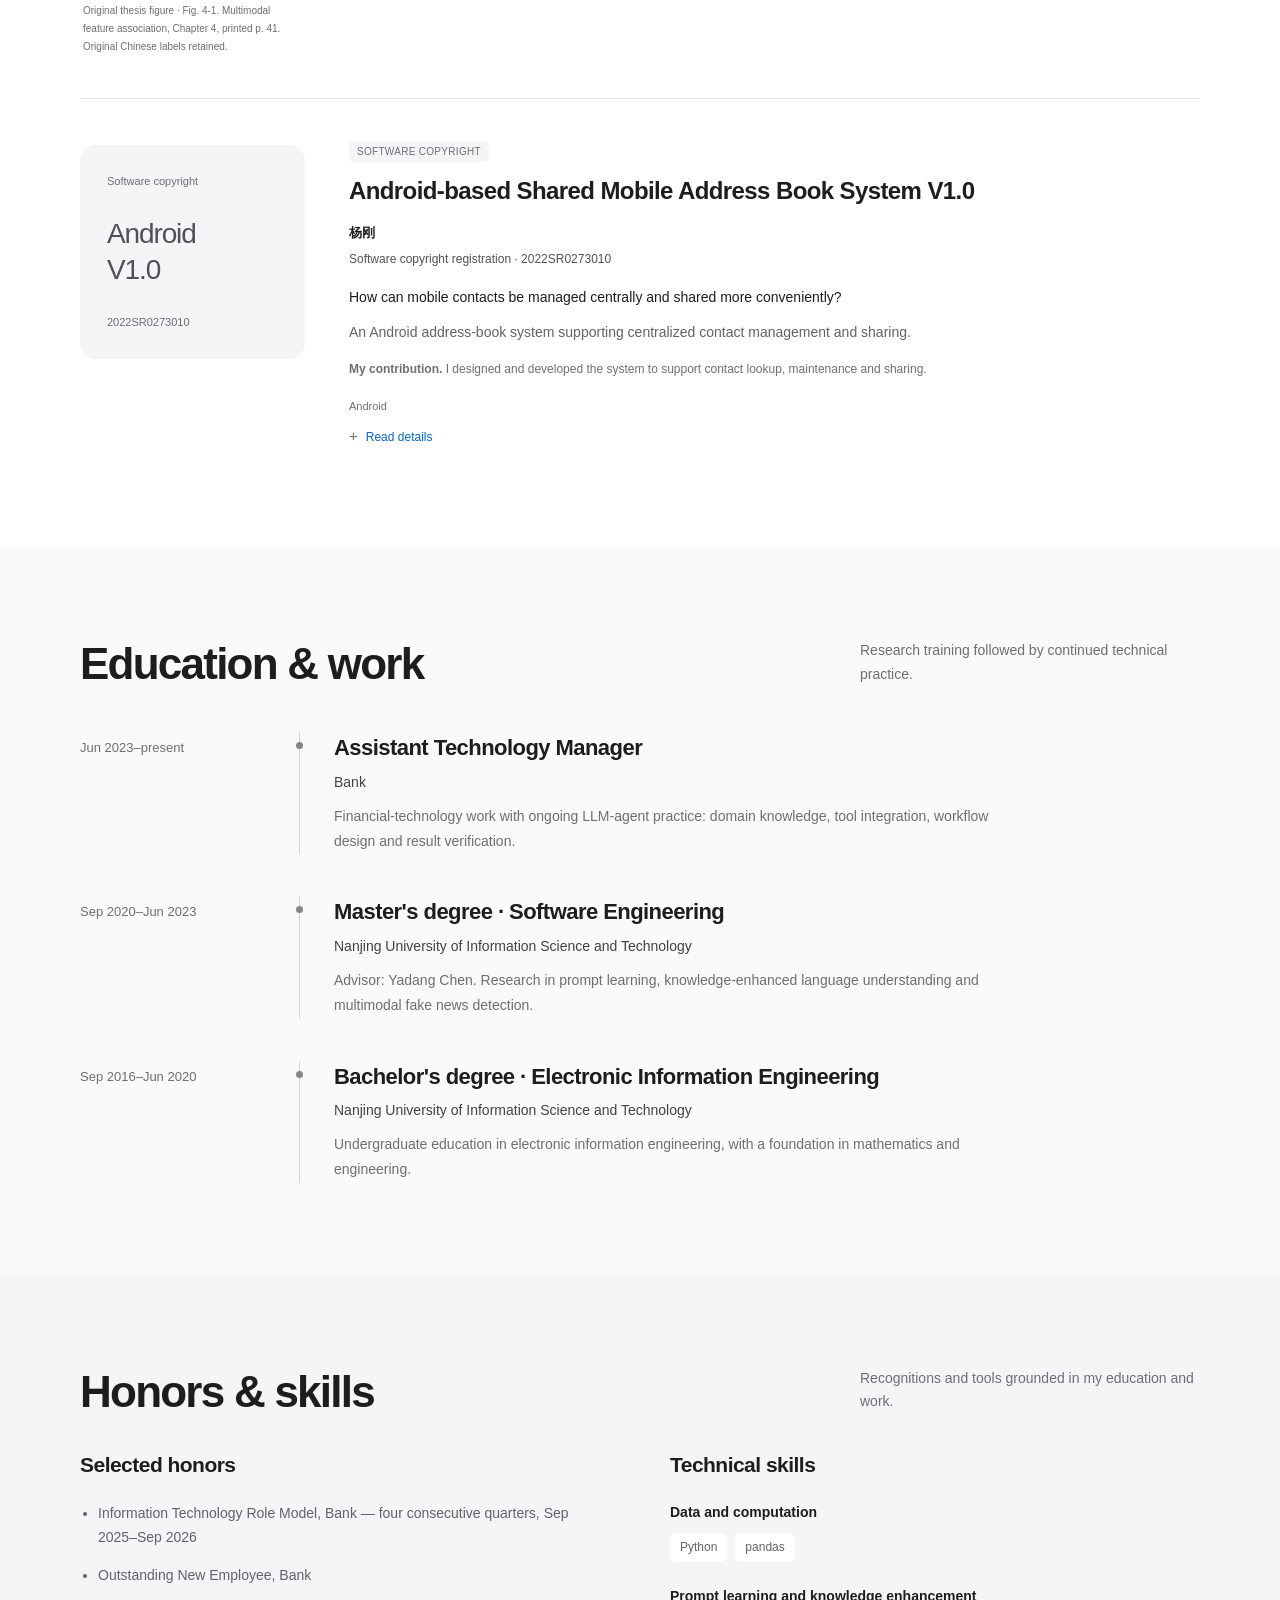
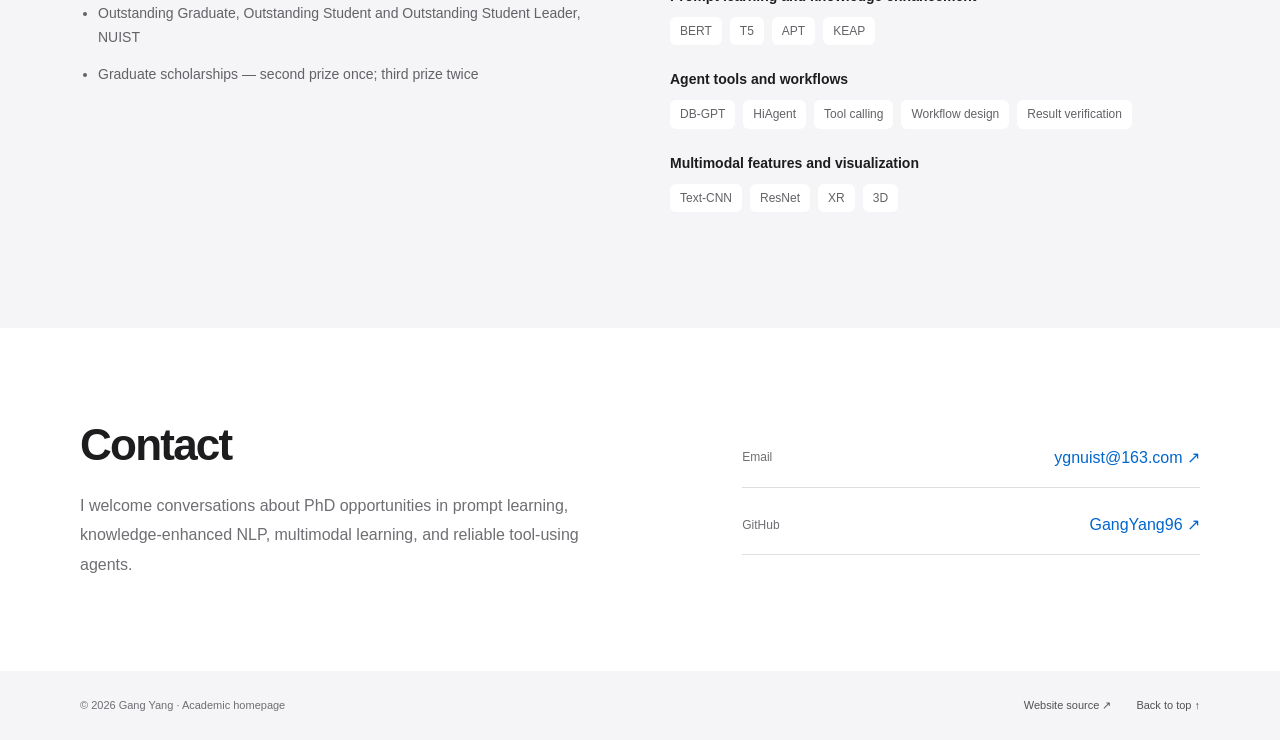
==== commit 140596ae: "Refresh homepage with spacious typography, featured projects and responsive layouts" ====
--- a/index.html
+++ b/index.html
@@ -6,8 +6,8 @@
 <meta name="description" content="Gang Yang: prompt learning, knowledge-enhanced NLP, multimodal research, and current tool-using agent practice.">
 <meta name="theme-color" content="#285e99"><link rel="canonical" href="https://gangyang96.github.io/">
 <meta property="og:title" content="Gang Yang | Academic Homepage"><meta property="og:type" content="website"><meta property="og:url" content="https://gangyang96.github.io/">
-<link rel="stylesheet" href="styles.css?v=20261101a"><link rel="icon" href="assets/favicon.svg" type="image/svg+xml">
-<script src="content.js?v=20261101a" defer></script><script src="i18n.js?v=20261101a" defer></script><script src="showcase.js?v=20261101a" defer></script><script src="app.js?v=20261101a" defer></script>
+<link rel="stylesheet" href="styles.css?v=20261101b"><link rel="icon" href="assets/favicon.svg" type="image/svg+xml">
+<script src="content.js?v=20261101b" defer></script><script src="i18n.js?v=20261101b" defer></script><script src="showcase.js?v=20261101b" defer></script><script src="app.js?v=20261101b" defer></script>
 </head>
 <body>
 <a class="skip-link" href="#main">Skip to content / 跳至正文</a>
--- a/styles.css
+++ b/styles.css
@@ -1,205 +1,207 @@
-/* Personal academic homepage. Project descriptions, links and previews share one card. */
-:root { --ink:#29323d; --muted:#66717d; --blue:#326d9e; --line:#e2e6eb; --soft:#f7f8fa; --header-height:68px; color-scheme:light; }
-* { box-sizing:border-box; }
-html { scroll-behavior:smooth; scroll-padding-top:88px; }
-body { margin:0; color:var(--ink); background:#fff; font:15px/1.8 -apple-system,BlinkMacSystemFont,'Segoe UI','Microsoft YaHei',sans-serif; -webkit-font-smoothing:antialiased; }
-body.modal-open { overflow:hidden; }
-button { font:inherit; color:inherit; cursor:pointer; }
-a { color:var(--blue); text-decoration:none; text-underline-offset:4px; }
-a:hover { text-decoration:underline; }
-a:focus-visible,button:focus-visible,summary:focus-visible,video:focus-visible { outline:3px solid #83afd2; outline-offset:4px; }
-img { display:block; max-width:100%; }
-p { margin:0 0 15px; }
-h1,h2,h3,h4 { margin:0; line-height:1.5; font-weight:600; }
-strong { font-weight:600; }
-[hidden] { display:none!important; }
-.container { width:min(1120px,calc(100% - 64px)); margin-inline:auto; }
-.skip-link { position:fixed; top:-90px; left:16px; z-index:100; padding:10px 15px; background:white; }
-.skip-link:focus { top:12px; }
-.site-header { position:sticky; top:0; z-index:30; height:68px; border-bottom:1px solid var(--line); background:#fff; }
-.header-inner { height:100%; display:flex; align-items:center; justify-content:space-between; gap:24px; }
-.brand { color:var(--ink); font-size:19px; font-weight:600; white-space:nowrap; }
-.nav-links { display:flex; align-items:center; gap:24px; }
-.nav-links a { color:#616c78; font-size:13px; padding:21px 0; white-space:nowrap; }
-.nav-links a[aria-current] { color:var(--blue); text-decoration:underline; text-underline-offset:9px; }
-.header-controls { display:flex; align-items:center; gap:12px; }
-.lang-switch { display:flex; gap:3px; }
-.lang-switch button { min-width:32px; padding:3px 6px; font-size:12px; border:0; background:none; color:#7a8590; }
-.lang-switch button[aria-pressed=true] { color:var(--blue); text-decoration:underline; text-underline-offset:6px; }
-.menu-toggle { display:none; background:white; border:1px solid var(--line); border-radius:3px; padding:2px 10px; font-size:20px; }
-.hero { padding:56px 0 48px; display:grid; grid-template-columns:minmax(0,1fr) 248px; gap:76px; align-items:start; }
-.hero h1 { font-size:36px; line-height:1.3; font-weight:500; margin-bottom:25px; }
-.hero h1 span { font-size:21px; color:#8b949e; font-weight:400; margin-left:16px; }
-.hero-intro { line-height:1.95; color:#475360; margin-bottom:25px; }
-.interest-label { font-size:15px; margin-bottom:7px; }
-.interest-text { font-size:14px; color:#606d79; line-height:1.9; }
-.hero-actions { display:flex; flex-wrap:wrap; gap:22px; margin-top:24px; font-size:13px; }
-.profile-card { padding:0; min-width:0; }
-.portrait { width:180px; height:206px; object-fit:cover; object-position:center 20%; border-radius:3px; margin:0 auto 20px; }
-.profile-info { padding-top:15px; border-top:1px solid var(--line); }
-.profile-info strong { display:block; font-size:13px; margin-bottom:4px; }
-.profile-info p { color:var(--muted); font-size:12px; line-height:1.7; margin:0 0 6px; }
-.profile-links { display:flex; flex-wrap:wrap; gap:5px 15px; margin-top:10px; font-size:12px; }
-.section { padding:46px 0 52px; border-top:1px solid var(--line); scroll-margin-top:12px; }
-.section.soft { background:#fafbfc; }
-.section-head { margin-bottom:23px; }
-.section-head h2,.contact-grid h2 { font-size:27px; font-weight:600; }
-.filters { display:flex; gap:23px; flex-wrap:wrap; align-items:center; border-bottom:1px solid var(--line); margin-bottom:27px; }
-.filter { border:0; border-bottom:2px solid transparent; background:none; padding:0 1px 10px; font-size:13px; color:#74808b; }
-.filter[aria-pressed=true] { border-color:var(--blue); color:var(--blue); }
-.filter:hover { color:var(--blue); }
-.filter-count { font-size:11px; color:#939ba4; margin-left:auto; padding-bottom:10px; }
-.project-grid { display:grid; grid-template-columns:repeat(2,minmax(0,1fr)); gap:26px; align-items:start; }
-.project-card { min-width:0; border:1px solid var(--line); border-radius:7px; background:#fff; scroll-margin-top:95px; }
-.project-body { padding:26px; }
-.project-meta { display:flex; gap:12px; justify-content:space-between; color:#7e8a95; font-size:11px; margin-bottom:11px; }
-.project-card h3 { font-size:20px; line-height:1.55; margin-bottom:7px; font-weight:600; }
-.project-role { font-size:11px; color:#7c8792; margin:0 0 17px; }
-.project-summary { font-size:14px; line-height:1.9; color:#586572; margin-bottom:12px; }
-.project-work { padding-left:18px; margin:12px 0 19px; font-size:13px; line-height:1.9; color:#586572; }
-.project-work li { padding-left:1px; margin-bottom:6px; }
-.project-work li::marker { color:#8da2b3; }
-.project-links { display:flex; flex-wrap:wrap; gap:18px; margin:17px 0 18px; font-size:12px; }
-.project-links button { font:inherit; color:var(--blue); background:none; border:0; padding:0; }
-.project-links button:hover { text-decoration:underline; text-underline-offset:4px; }
-.project-video { position:relative; display:block; width:100%; margin:0; padding:0; overflow:hidden; border:1px solid #dce3e9; border-radius:4px; background:#eef2f5; aspect-ratio:16/9; }
-.project-video img { width:100%; height:100%; object-fit:cover; }
-.play-circle { position:absolute; top:50%; left:50%; transform:translate(-50%,-50%); display:grid; place-items:center; width:46px; height:46px; border-radius:50%; background:#ffffffed; color:#3978a9; font-size:17px; padding-left:3px; box-shadow:0 1px 8px #20374b1f; }
-.project-video:hover .play-circle { background:#fff; color:#1e527b; }
-.video-duration { position:absolute; bottom:9px; right:10px; font:11px/1.5 'Segoe UI',sans-serif; padding:1px 5px; border-radius:2px; background:#263b4bdd; color:#fff; }
-.demo-note { color:#85909b; font-size:10px; line-height:1.7; margin:9px 0 0; }
-.section-note { font-size:11px; color:#89949f; margin:24px 0 0; line-height:1.9; }
-.section-note a { white-space:nowrap; margin-left:10px; }
-.details { margin-top:16px; }
-.details summary { font-size:12px; color:var(--blue); cursor:pointer; list-style:none; display:table; }
-.details summary::-webkit-details-marker { display:none; }
-.details summary:before { content:'+'; margin-right:7px; color:#8596a5; }
-.details[open] summary:before { content:'−'; }
-.details-body { margin-top:14px; padding-top:14px; border-top:1px solid var(--line); display:grid; gap:12px; }
-.details-body h4 { font-size:12px; margin-bottom:4px; }
-.details-body p { font-size:12px; color:var(--muted); line-height:1.9; margin:0; }
-.project-image,.paper-figure { margin:0; min-width:0; }
-.project-image { margin-top:14px; }
-.project-image .figure-link img { aspect-ratio:1000/640; }
-.figure-link { display:block; border:1px solid var(--line); border-radius:3px; padding:10px; background:#fff; }
-.figure-link img { width:100%; height:auto; max-height:250px; object-fit:contain; }
-.zoom-label { font-size:10px; text-align:right; display:block; margin-top:7px; }
-figcaption { font-size:10px; color:#85909b; line-height:1.7; margin-top:8px; }
-.publication-list { border-top:1px solid var(--line); }
-.publication { display:grid; grid-template-columns:230px minmax(0,1fr); gap:30px; padding:29px 0; border-bottom:1px solid var(--line); scroll-margin-top:95px; }
-.publication-visual { display:flex; flex-direction:column; gap:18px; }
-.publication-meta { display:flex; gap:13px; align-items:center; font-size:11px; color:var(--muted); margin-bottom:8px; }
-.year { color:var(--blue); font-weight:600; }
-.type-badge { font-size:10px; color:#8b949e; }
-.publication h3 { font-size:18px; line-height:1.6; margin-bottom:9px; overflow-wrap:anywhere; }
-.authors { font-size:12px; color:var(--muted); margin-bottom:3px; }
-.authors strong { color:var(--ink); }
-.venue { font-size:12px; color:var(--blue); margin-bottom:7px; }
-.authorship-note { font-size:11px; color:#8b949e; margin:0 0 16px; }
-.research-question { font-size:13px; margin-bottom:8px; }
-.research-summary { font-size:13px; color:var(--muted); line-height:1.85; margin-bottom:10px; }
-.contribution-line { font-size:12px; line-height:1.8; color:var(--muted); margin-bottom:13px; }
-.tags { display:flex; flex-wrap:wrap; gap:6px 12px; }
-.tag { font-size:11px; color:#7d8994; }
-.pub-links { display:flex; gap:20px; flex-wrap:wrap; font-size:12px; margin-top:14px; }
-.bibliographic-cover { min-height:180px; padding:22px; border:1px solid var(--line); background:#fafbfc; display:flex; flex-direction:column; justify-content:space-between; }
-.cover-type,.cover-year { font-size:10px; color:#8c97a1; }
-.cover-title { font-size:23px; color:#65798b; }
-.timeline { max-width:920px; }
-.timeline-item { display:grid; grid-template-columns:170px minmax(0,1fr); gap:27px; padding:0 0 26px; }
-.timeline-item:last-child { padding:0; }
-.timeline-date { font-size:12px; color:#8a949e; padding-top:3px; }
-.timeline-content { border-left:1px solid var(--line); padding-left:25px; }
-.timeline-content h3 { font-size:16px; margin-bottom:4px; }
-.timeline-organization { color:var(--blue); font-size:13px; margin-bottom:5px; }
-.timeline-description { font-size:13px; color:var(--muted); margin:0; }
-.honors-grid { display:grid; grid-template-columns:1fr 1fr; gap:60px; }
-.minor-heading { font-size:15px; margin-bottom:17px; }
-.honors-list { padding-left:17px; margin:0; font-size:13px; color:var(--muted); }
-.honors-list li { margin-bottom:11px; }
-.skill-group { margin-bottom:16px; }
-.skill-group h4 { font-size:12px; margin-bottom:5px; }
-.contact-grid { display:grid; grid-template-columns:1.2fr 1fr; gap:60px; }
-.contact-grid p { font-size:13px; color:var(--muted); margin:13px 0 0; }
-.contact-links { align-self:center; display:grid; gap:13px; }
-.contact-link { display:flex; justify-content:space-between; gap:15px; border-bottom:1px solid var(--line); padding-bottom:9px; }
-.contact-link span { font-size:11px; color:#8b949e; }
-.contact-link a { font-size:13px; overflow-wrap:anywhere; }
-.site-footer { border-top:1px solid var(--line); padding:20px 0; font-size:11px; color:#929ba4; }
-.footer-inner { display:flex; justify-content:space-between; gap:20px; }
-.footer-links { display:flex; gap:20px; }
-dialog { color:var(--ink); border:1px solid #cfd9e1; border-radius:6px; padding:0; max-height:94dvh; }
-dialog::backdrop { background:#142131c9; }
-#figure-dialog { width:min(1240px,94vw); }
-.dialog-toolbar { display:flex; align-items:center; justify-content:space-between; gap:15px; padding:8px 18px; background:#fafbfc; font-size:13px; border-bottom:1px solid var(--line); }
-.dialog-close { border:0; background:none; font-size:26px; min-width:36px; min-height:36px; line-height:1; }
-.dialog-canvas { overflow:auto; max-height:73dvh; padding:15px; }
-.dialog-canvas img { max-width:100%; max-height:68dvh; width:auto; height:auto; object-fit:contain; margin:auto; }
-.dialog-footer { display:flex; gap:20px; justify-content:space-between; border-top:1px solid var(--line); font-size:11px; padding:10px 18px; }
-.dialog-footer p { margin:0; color:var(--muted); }
-.dialog-footer a { flex-shrink:0; }
-#video-dialog { width:min(1120px,94vw); }
-#video-player { background:#101a25; }
-#video-player video { display:block; width:100%; max-height:76dvh; }
-.no-script { max-width:700px; margin:50px auto; padding:20px; }
-.sr-only { position:absolute; width:1px; height:1px; overflow:hidden; clip:rect(0,0,0,0); white-space:nowrap; }
-@media(max-width:1100px) {
-  .container { width:calc(100% - 48px); }
-  .header-inner { gap:18px; }
-  .nav-links { gap:17px; }
-  .nav-links a { font-size:12px; }
-  .hero { gap:42px; grid-template-columns:minmax(0,1fr) 225px; }
-  .project-body { padding:23px; }
-  .project-card h3 { font-size:19px; }
+/* Quiet, spacious presentation for research and engineering work. */
+:root{--ink:#1d1d1f;--muted:#6e6e73;--blue:#0066cc;--line:#dedee3;--soft:#f5f5f7;--header-height:64px;color-scheme:light}
+*{box-sizing:border-box}
+html{scroll-behavior:smooth;scroll-padding-top:88px}
+body{margin:0;background:#fff;color:var(--ink);font:17px/1.7 -apple-system,BlinkMacSystemFont,'Segoe UI','PingFang SC','Microsoft YaHei',sans-serif;-webkit-font-smoothing:antialiased}
+body.modal-open{overflow:hidden}
+a{color:var(--blue);text-decoration:none;text-underline-offset:4px}
+a:hover{text-decoration:underline}
+button{font:inherit;color:inherit;cursor:pointer}
+a:focus-visible,button:focus-visible,summary:focus-visible,video:focus-visible{outline:3px solid #0071e3;outline-offset:5px}
+button:disabled{cursor:default}
+img{display:block;max-width:100%}
+p{margin:0 0 18px}
+h1,h2,h3,h4{margin:0;font-weight:600;line-height:1.2;letter-spacing:-.025em}
+strong{font-weight:600}
+[hidden]{display:none!important}
+.container{width:min(1120px,calc(100% - 80px));margin-inline:auto}
+.skip-link{position:fixed;top:-100px;left:20px;z-index:100;padding:12px 18px;border-radius:12px;background:#fff}
+.skip-link:focus{top:12px}
+.site-header{position:sticky;top:0;z-index:30;height:var(--header-height);background:rgba(255,255,255,.88);backdrop-filter:saturate(160%) blur(20px);-webkit-backdrop-filter:saturate(160%) blur(20px);border-bottom:1px solid #0000000d}
+.header-inner{display:flex;height:100%;align-items:center;justify-content:space-between;gap:24px}
+.brand{font-size:21px;font-weight:600;letter-spacing:-.04em;color:var(--ink);white-space:nowrap}
+.brand:hover{text-decoration:none}
+.nav-links{display:flex;align-items:center;gap:25px}
+.nav-links a{font-size:12px;color:#424245;padding:22px 0;white-space:nowrap;transition:color .18s}
+.nav-links a[aria-current]{color:var(--ink);text-decoration:underline;text-underline-offset:8px}
+.header-controls{display:flex;align-items:center;gap:14px}
+.lang-switch{display:flex;align-items:center;gap:1px;background:#ededf0;border-radius:100px;padding:3px}
+.lang-switch button{border:0;background:none;min-width:37px;min-height:30px;padding:4px 8px;color:#626267;font-size:11px;border-radius:100px}
+.lang-switch button[aria-pressed=true]{color:var(--ink);background:#fff;box-shadow:0 1px 4px #0000000c}
+.menu-toggle{display:none;border:0;background:none;min-height:44px;min-width:44px;font-size:23px;padding:3px 9px}
+.hero{display:grid;grid-template-columns:minmax(0,1fr) 280px;gap:92px;align-items:center;padding:84px 0 64px}
+.hero-eyebrow{font-size:13px;letter-spacing:.06em;color:var(--muted);margin-bottom:21px}
+.hero h1{font-size:clamp(58px,5.6vw,80px);font-weight:650;line-height:1.08;letter-spacing:-.065em;margin-bottom:24px}
+.hero h1 span{display:inline-block;font-size:25px;letter-spacing:-.02em;color:#86868b;font-weight:400;margin-left:22px;white-space:nowrap}
+.hero-focus{font-size:25px;line-height:1.5;font-weight:500;letter-spacing:-.025em;margin-bottom:24px}
+.hero-intro{font-size:16px;line-height:1.9;color:#626267;margin-bottom:0;max-width:670px}
+.hero-actions{display:flex;flex-wrap:wrap;align-items:center;gap:27px;margin-top:31px;font-size:15px}
+.hero-actions a{display:inline-flex;align-items:center;gap:8px;min-height:44px}
+.button-primary{padding:10px 22px;background:#0071e3;color:#fff;border-radius:100px;transition:background .2s}
+.button-primary:hover{background:#0077ed;text-decoration:none}
+.profile-card{min-width:0;align-self:center}
+.portrait{width:252px;height:286px;object-fit:cover;object-position:center 20%;border-radius:24px;margin:0 auto 25px;background:#f5f5f7}
+.profile-info{text-align:center;padding:0 4px}
+.profile-info strong{display:block;font-size:15px;margin-bottom:6px;line-height:1.5}
+.profile-info p{font-size:12px;line-height:1.7;color:var(--muted);margin:0 0 5px}
+.profile-links{font-size:12px;margin-top:13px}
+.research-interests{display:flex;align-items:baseline;gap:30px;padding:25px 0 30px;border-top:1px solid var(--line)}
+.interest-label{font-size:12px;line-height:1.6;color:#626267;font-weight:400;white-space:nowrap;letter-spacing:0}
+.research-interests ul{display:flex;gap:13px 27px;flex-wrap:wrap;list-style:none;padding:0;margin:0}
+.research-interests li{font-size:13px;line-height:1.6;color:#424245}
+.section{padding:92px 0;scroll-margin-top:20px}
+#projects,#honors{background:var(--soft)}
+.section-head{display:flex;justify-content:space-between;align-items:flex-end;gap:36px;margin-bottom:35px}
+.section-head h2,.contact-grid h2{font-size:44px;line-height:1.15;font-weight:650;letter-spacing:-.04em}
+.section-head>p{font-size:14px;line-height:1.7;color:var(--muted);max-width:340px;margin:0 0 3px}
+.filters{display:flex;flex-wrap:wrap;align-items:center;gap:8px;margin-bottom:30px}
+.filter{border:0;background:transparent;border-radius:100px;min-height:42px;padding:9px 19px;color:#626267;font-size:13px;transition:background .2s,color .2s}
+.filter:hover{background:#e8e8ed}
+.filter[aria-pressed=true]{background:var(--ink);color:#fff}
+.filter-count{margin-left:auto;font-size:12px;color:var(--muted);padding-left:10px}
+.project-grid{display:grid;grid-template-columns:repeat(2,minmax(0,1fr));gap:24px;align-items:start}
+.project-card{min-width:0;border-radius:28px;background:white;overflow:hidden;scroll-margin-top:90px;box-shadow:0 3px 18px #00000003}
+.project-body{padding:35px;display:grid;grid-template-columns:minmax(0,1fr);gap:22px}
+.project-copy,.project-media{min-width:0}
+.project-meta{display:flex;gap:15px;justify-content:space-between;color:#6e6e73;font-size:11px;letter-spacing:.03em;margin-bottom:14px}
+.project-card h3{font-size:28px;line-height:1.35;letter-spacing:-.025em;margin-bottom:12px;text-wrap:balance}
+.project-role{font-size:11px;line-height:1.7;color:#76767b;margin-bottom:18px}
+.project-summary{font-size:15px;color:#626267;line-height:1.85;margin-bottom:0}
+.project-links{display:flex;align-items:center;flex-wrap:wrap;gap:10px 17px;margin-top:24px;font-size:12px}
+.project-links a{min-height:34px;display:inline-flex;align-items:center}
+.project-links .project-primary{padding:7px 16px;border-radius:100px;background:#f0f6ff;gap:8px}
+.project-featured{grid-column:1/-1}
+.project-featured .project-body{grid-template-columns:minmax(0,.85fr) minmax(0,1.15fr);padding:44px;gap:24px 44px;align-items:center}
+.project-featured h3{font-size:35px}
+.project-featured .details{grid-column:1/-1}
+.project-video{position:relative;display:block;width:100%;padding:0;margin:0;border:0;border-radius:17px;aspect-ratio:16/9;overflow:hidden;background:#f5f5f7}
+.project-video img{width:100%;height:100%;object-fit:cover;transition:transform .45s cubic-bezier(.2,.6,.2,1)}
+.project-video:hover img{transform:scale(1.025)}
+.play-circle{position:absolute;top:50%;left:50%;transform:translate(-50%,-50%);display:grid;place-items:center;width:52px;height:52px;border-radius:50%;padding-left:3px;color:var(--ink);font-size:18px;background:#ffffffeb;box-shadow:0 4px 18px #00000014;backdrop-filter:blur(12px)}
+.video-duration{position:absolute;right:12px;bottom:12px;border-radius:100px;padding:5px 11px;background:#1d1d1fe0;color:white;font-size:10px;letter-spacing:.01em}
+.demo-note{margin:11px 2px 0;font-size:10px;line-height:1.7;color:#737378}
+.section-note{font-size:12px;line-height:1.8;color:var(--muted);margin:27px 0 0}
+.section-note a{margin-left:10px}
+[data-code-index]{display:flex;flex-wrap:wrap;gap:6px 10px;align-items:center;background:var(--soft);border-radius:14px;margin:0 0 5px;padding:15px 20px}
+[data-code-index] a{margin:0}
+.details{margin:0}
+.details summary{font-size:12px;line-height:1.8;color:var(--blue);display:table;list-style:none;cursor:pointer;padding:6px 0}
+.details summary::-webkit-details-marker{display:none}
+.details summary:before{content:'+';margin-right:8px;font-size:15px;font-weight:400;color:#6e6e73}
+.details[open] summary:before{content:'−'}
+.details-body{display:grid;gap:17px;border-top:1px solid var(--line);padding-top:19px;margin-top:12px}
+.details-body h4{font-size:13px;line-height:1.6;margin-bottom:5px;letter-spacing:0}
+.details-body p{font-size:13px;line-height:1.9;color:var(--muted);margin:0}
+.project-work{font-size:13px;line-height:1.9;color:var(--muted);margin:0;padding-left:18px}
+.project-work li{margin-bottom:7px}
+.project-image,.paper-figure{margin:0;min-width:0}
+.project-image .figure-link img{aspect-ratio:1000/640}
+.figure-link{display:block;background:white;border:1px solid #e9e9ec;border-radius:13px;padding:15px}
+.figure-link img{width:100%;height:auto;max-height:260px;object-fit:contain}
+.zoom-label{display:block;text-align:right;font-size:10px;margin-top:9px}
+figcaption{font-size:10px;line-height:1.8;color:#6e6e73;margin:10px 3px 0}
+.publication{display:grid;grid-template-columns:225px minmax(0,1fr);gap:44px;padding:42px 0;border-bottom:1px solid var(--line);scroll-margin-top:92px}
+.publication:last-child{border-bottom:0;padding-bottom:0}
+.publication-visual{display:flex;flex-direction:column;gap:20px;padding-top:4px}
+.publication-meta{display:flex;align-items:center;gap:12px;font-size:11px;color:var(--muted);margin-bottom:12px}
+.year{color:#6e6e73;font-variant-numeric:tabular-nums}
+.type-badge{font-size:10px;text-transform:uppercase;letter-spacing:.03em;background:#f5f5f7;padding:2px 8px;border-radius:5px}
+.publication h3{font-size:24px;line-height:1.45;margin-bottom:13px;letter-spacing:-.025em;overflow-wrap:anywhere}
+.authors{font-size:13px;line-height:1.7;color:var(--muted);margin-bottom:5px}
+.authors strong{color:var(--ink)}
+.venue{font-size:12px;margin-bottom:7px;color:#515155}
+.authorship-note{font-size:11px;color:#6e6e73;margin:0 0 21px}
+.research-question{font-size:14px;margin:16px 0 10px;line-height:1.8}
+.research-summary{font-size:14px;color:#626267;line-height:1.85;margin-bottom:12px}
+.contribution-line{font-size:12px;line-height:1.9;color:var(--muted);margin-bottom:16px}
+.tags{display:flex;flex-wrap:wrap;gap:7px 13px}
+.tag{font-size:11px;color:#6e6e73;line-height:1.7}
+.pub-links{display:flex;flex-wrap:wrap;align-items:center;gap:7px 19px;font-size:12px;margin-top:18px;margin-bottom:11px}
+.pub-links a{display:inline-flex;align-items:center;min-height:30px}
+.bibliographic-cover{min-height:200px;padding:27px;border-radius:16px;background:var(--soft);display:flex;flex-direction:column;justify-content:space-between;gap:25px}
+.cover-type,.cover-year{font-size:11px;color:var(--muted)}
+.cover-title{font-size:28px;line-height:1.3;font-weight:500;color:#515155;letter-spacing:-.04em}
+#experience{background:#fafafa}
+.timeline{max-width:950px;padding-top:8px}
+.timeline-item{display:grid;grid-template-columns:185px minmax(0,1fr);gap:34px;padding-bottom:42px}
+.timeline-item:last-child{padding-bottom:0}
+.timeline-date{padding-top:5px;font-size:13px;color:#6e6e73}
+.timeline-content{border-left:1px solid #d2d2d7;padding-left:34px;position:relative}
+.timeline-content:before{content:'';position:absolute;left:-4px;top:10px;width:7px;height:7px;border-radius:50%;background:#86868b}
+.timeline-content h3{font-size:22px;line-height:1.45;margin-bottom:7px}
+.timeline-organization{font-size:14px;color:#424245;margin-bottom:9px}
+.timeline-description{font-size:14px;color:var(--muted);line-height:1.8;margin:0}
+.honors-grid{display:grid;grid-template-columns:1fr 1fr;gap:60px}
+.minor-heading{font-size:21px;margin-bottom:25px}
+.honors-list{margin:0;padding-left:18px;font-size:14px;color:#626267}
+.honors-list li{padding:0 0 14px}
+.skill-group{margin-bottom:24px}
+.skill-group h4{font-size:14px;margin-bottom:10px;line-height:1.5;letter-spacing:0}
+.skill-group .tag{background:#fff;color:#626267;border-radius:6px;padding:4px 10px;font-size:12px}
+.skill-group .tags{gap:8px}
+.contact-grid{display:grid;grid-template-columns:1.25fr 1fr;gap:90px;align-items:center}
+.contact-grid p{font-size:16px;line-height:1.85;color:var(--muted);margin:20px 0 0;max-width:550px}
+.contact-links{display:grid;gap:23px}
+.contact-link{display:flex;align-items:center;justify-content:space-between;gap:15px;border-bottom:1px solid var(--line);padding-bottom:16px}
+.contact-link span{font-size:12px;color:var(--muted)}
+.contact-link a{font-size:16px;overflow-wrap:anywhere}
+.site-footer{background:var(--soft);padding:25px 0;color:var(--muted);font-size:11px}
+.footer-inner,.footer-links{display:flex;justify-content:space-between;gap:25px}
+.footer-links a{color:#515155}
+dialog{color:var(--ink);border:0;border-radius:20px;padding:0;max-height:94dvh;box-shadow:0 25px 100px #00000030}
+dialog::backdrop{background:#0009;backdrop-filter:blur(7px)}
+#figure-dialog{width:min(1240px,94vw)}
+.dialog-toolbar{display:flex;align-items:center;justify-content:space-between;gap:15px;padding:12px 20px;background:#f5f5f7;font-size:13px}
+.dialog-close{border:0;border-radius:50%;background:#e8e8ed;font-size:25px;min-width:36px;min-height:36px;line-height:1}
+.dialog-canvas{overflow:auto;max-height:72dvh;padding:22px}
+.dialog-canvas img{max-width:100%;max-height:66dvh;width:auto;height:auto;object-fit:contain;margin:auto}
+.dialog-footer{display:flex;gap:20px;justify-content:space-between;border-top:1px solid var(--line);font-size:11px;padding:14px 20px}
+.dialog-footer p{margin:0;color:var(--muted)}
+.dialog-footer a{flex-shrink:0}
+#video-dialog{width:min(1120px,94vw)}
+#video-player{background:#000}
+#video-player video{display:block;width:100%;max-height:75dvh}
+.no-script{max-width:700px;margin:50px auto;padding:20px}
+.sr-only{position:absolute;width:1px;height:1px;overflow:hidden;clip:rect(0,0,0,0);white-space:nowrap}
+@media(min-width:1600px){.hero{padding-top:112px;padding-bottom:88px}.section{padding-block:112px}}
+@media(max-width:1100px){
+ .container{width:calc(100% - 64px)}.nav-links{gap:17px}.nav-links a{font-size:11px}.header-inner{gap:18px}
+ .hero{grid-template-columns:minmax(0,1fr) 240px;gap:48px}.portrait{width:225px;height:260px}.hero-focus{font-size:22px}
+ .project-featured .project-body{padding:32px;gap:24px 30px}.project-featured h3{font-size:29px}.project-body{padding:29px}
+ .section-head h2,.contact-grid h2{font-size:39px}.publication{gap:30px;grid-template-columns:200px minmax(0,1fr)}
 }
-@media(max-width:900px) {
-  .menu-toggle { display:block; }
-  .nav-links { display:none; position:absolute; top:67px; left:0; right:0; background:white; border-bottom:1px solid var(--line); padding:12px 24px; grid-template-columns:1fr 1fr; gap:0; }
-  .nav-links.open { display:grid; }
-  .nav-links a { padding:9px; font-size:13px; }
-  .hero { grid-template-columns:minmax(0,1fr) 195px; gap:30px; }
-  .portrait { width:160px; height:185px; }
-  .project-grid { gap:20px; }
-  .project-body { padding:20px; }
-  .project-work { font-size:12px; }
-  .project-summary { font-size:13px; }
-  .publication { grid-template-columns:190px minmax(0,1fr); gap:25px; }
+@media(max-width:900px){
+ .menu-toggle{display:block}.nav-links{display:none;position:absolute;top:63px;left:0;right:0;background:#fffffff7;border-bottom:1px solid var(--line);padding:15px 30px;grid-template-columns:1fr 1fr;gap:0;backdrop-filter:blur(20px)}
+ .nav-links.open{display:grid}.nav-links a{padding:12px 8px;font-size:14px}.header-inner{gap:15px}
+ .hero{grid-template-columns:minmax(0,1fr) 200px;gap:36px;padding-top:65px}.hero h1{font-size:58px}.hero h1 span{font-size:21px;margin-left:14px}.portrait{width:190px;height:224px}
+ .hero-intro{font-size:15px}.hero-focus{font-size:20px}.hero-actions{gap:18px;font-size:14px}
+ .research-interests{gap:25px}.research-interests ul{gap:10px 20px}
+ .section{padding:72px 0}.section-head{gap:25px}.section-head>p{max-width:270px;font-size:13px}.section-head h2,.contact-grid h2{font-size:35px}
+ .project-grid{gap:20px}.project-featured .project-body{grid-template-columns:1fr}.project-body{padding:28px}.project-card h3{font-size:26px}
+ .publication{grid-template-columns:175px minmax(0,1fr);gap:28px}.publication h3{font-size:22px}
+ .honors-grid{gap:36px}.contact-grid{gap:40px}.timeline-item{grid-template-columns:150px minmax(0,1fr)}
 }
-@media(max-width:680px) {
-  .container { width:calc(100% - 36px); }
-  .hero { padding:32px 0; grid-template-columns:1fr; gap:25px; }
-  .hero h1 { font-size:31px; margin-bottom:20px; }
-  .hero h1 span { font-size:20px; }
-  .hero-intro { font-size:14px; }
-  .hero-actions { margin-top:18px; }
-  .profile-card { display:grid; grid-template-columns:105px minmax(0,1fr); gap:20px; align-items:center; padding-top:22px; border-top:1px solid var(--line); }
-  .portrait { width:105px; height:129px; margin:0; }
-  .profile-info { padding:0; border:0; }
-  .profile-info strong { font-size:12px; }
-  .profile-info p { font-size:11px; }
-  .profile-links { font-size:11px; }
-  .section { padding:32px 0 38px; }
-  .section-head h2,.contact-grid h2 { font-size:24px; }
-  .filters { gap:17px; margin-bottom:21px; }
-  .filter { font-size:12px; }
-  .filter-count { font-size:10px; }
-  .project-grid { grid-template-columns:1fr; }
-  .project-card h3 { font-size:19px; }
-  .project-work { font-size:13px; }
-  .project-links { gap:19px; }
-  .project-role { margin-bottom:14px; }
-  .section-note a { margin-left:0; display:table; margin-top:5px; }
-  .publication { grid-template-columns:1fr; gap:20px; }
-  .publication-visual { order:2; }
-  .publication-visual:has(.bibliographic-cover) { display:none; }
-  .publication h3 { font-size:17px; }
-  .timeline-item { grid-template-columns:1fr; gap:6px; }
-  .timeline-date { padding-left:20px; }
-  .timeline-content { padding-left:20px; }
-  .honors-grid,.contact-grid { grid-template-columns:1fr; gap:28px; }
-  .footer-inner { flex-direction:column; gap:6px; }
-  .dialog-toolbar { padding:7px 10px; }
-  .dialog-footer { flex-wrap:wrap; gap:6px; padding:10px 12px; }
-  .dialog-canvas { padding:8px; }
+@media(max-width:680px){
+ .container{width:calc(100% - 40px)}.site-header{height:60px}.nav-links{top:59px;padding:12px 18px}.brand{font-size:19px}
+ .header-controls{gap:8px}.hero{grid-template-columns:1fr;padding:52px 0 37px;gap:36px}.hero h1{font-size:60px;letter-spacing:-.065em}.hero h1 span{font-size:23px;margin-left:18px}.hero-eyebrow{font-size:12px;margin-bottom:18px}
+ .hero-focus{font-size:21px;margin-bottom:22px}.hero-intro{font-size:15px;line-height:1.9}.hero-actions{gap:17px;font-size:13px;margin-top:26px}.button-primary{padding:9px 18px}
+ .profile-card{display:grid;grid-template-columns:96px minmax(0,1fr);gap:21px;align-items:center;border-top:1px solid var(--line);padding-top:26px}
+ .portrait{width:96px;height:110px;border-radius:16px;margin:0}.profile-info{text-align:left;padding:0}.profile-info strong{font-size:13px;margin-bottom:4px}.profile-info p{font-size:11px;margin-bottom:3px}.profile-links{font-size:11px;margin-top:8px}
+ .research-interests{padding:22px 0 30px;display:block}.interest-label{margin-bottom:14px}.research-interests ul{display:grid;grid-template-columns:1fr 1fr;gap:12px 20px}.research-interests li{font-size:12px;line-height:1.65}
+ .section{padding:55px 0}.section-head{display:block;margin-bottom:26px}.section-head h2,.contact-grid h2{font-size:32px;letter-spacing:-.035em}.section-head>p{margin-top:15px;max-width:none;font-size:13px}
+ .filters{gap:5px;margin-bottom:24px}.filter{padding:8px 13px;font-size:12px;min-height:40px}.filter-count{font-size:10px;padding-left:0}
+ .project-grid{grid-template-columns:1fr;gap:20px}.project-card{border-radius:23px}.project-featured{grid-column:auto}.project-featured .project-body,.project-body{padding:25px;gap:20px}.project-card h3,.project-featured h3{font-size:26px}.project-summary{font-size:14px}.project-role{font-size:10px}
+ .project-links{font-size:11px;gap:7px 13px;margin-top:20px}.project-video{border-radius:12px}.play-circle{width:42px;height:42px;font-size:14px}.video-duration{font-size:9px;right:8px;bottom:8px}.demo-note{font-size:10px}
+ .section-note{font-size:11px}.section-note a{margin-left:0}.section-note>a{display:inline-block;margin-right:8px}
+ [data-code-index]{padding:14px 16px;gap:6px 10px;font-size:11px;border-radius:12px}
+ .publication{grid-template-columns:1fr;padding:32px 0;gap:25px}.publication-visual{order:2;padding:0}.publication-visual:has(.bibliographic-cover){display:none}.publication-visual.two-figures{display:grid;grid-template-columns:1fr 1fr;gap:15px}
+ .publication h3{font-size:21px;line-height:1.5}.authors{font-size:12px}.venue{font-size:11px}.research-question,.research-summary{font-size:13px}.contribution-line{font-size:12px}.authorship-note{margin-bottom:16px}.pub-links{gap:7px 16px;font-size:11px}
+ .figure-link{padding:12px}.figure-link img{max-height:215px}.publication-visual.two-figures .figure-link img{max-height:145px}.zoom-label,figcaption{font-size:9px}
+ .timeline-item{grid-template-columns:1fr;gap:10px;padding-bottom:34px}.timeline-date{padding-left:21px;font-size:12px}.timeline-content{padding-left:20px}.timeline-content h3{font-size:21px}.timeline-description{font-size:13px}.timeline-organization{font-size:13px}
+ .honors-grid,.contact-grid{grid-template-columns:1fr;gap:36px}.minor-heading{font-size:20px;margin-bottom:22px}.honors-list{font-size:13px}.contact-grid p{font-size:14px;margin-top:18px}.contact-link a{font-size:15px}.contact-link span{font-size:11px}
+ .footer-inner{flex-direction:column;gap:11px}.footer-links{justify-content:flex-start;gap:22px}.site-footer{font-size:10px}
+ dialog{border-radius:16px}.dialog-toolbar{padding:10px 13px}.dialog-footer{flex-wrap:wrap;gap:7px;padding:12px}.dialog-canvas{padding:12px}
 }
-@media(prefers-reduced-motion:reduce) { html { scroll-behavior:auto; } }
+@media(max-width:360px){.hero h1{font-size:51px}.hero h1 span{font-size:20px;margin-left:12px}.hero-actions{gap:13px;font-size:12px}.filter{padding-inline:10px}.filter-count{width:100%;margin:7px 0 0}.project-body,.project-featured .project-body{padding:21px}.publication-visual.two-figures{grid-template-columns:1fr}}
+@media(prefers-reduced-motion:reduce){html{scroll-behavior:auto}*,*::before,*::after{transition:none!important;animation:none!important}}
+@media print{.site-header,.hero-actions,.filters,.project-links,.site-footer,.details summary{display:none}.container{width:100%}.section{padding:28px 0;background:#fff!important}.hero{padding:20px 0}.project-card{break-inside:avoid;border:1px solid #ddd}.project-video{display:none}.publication{break-inside:avoid}.section-head h2{font-size:26px}}
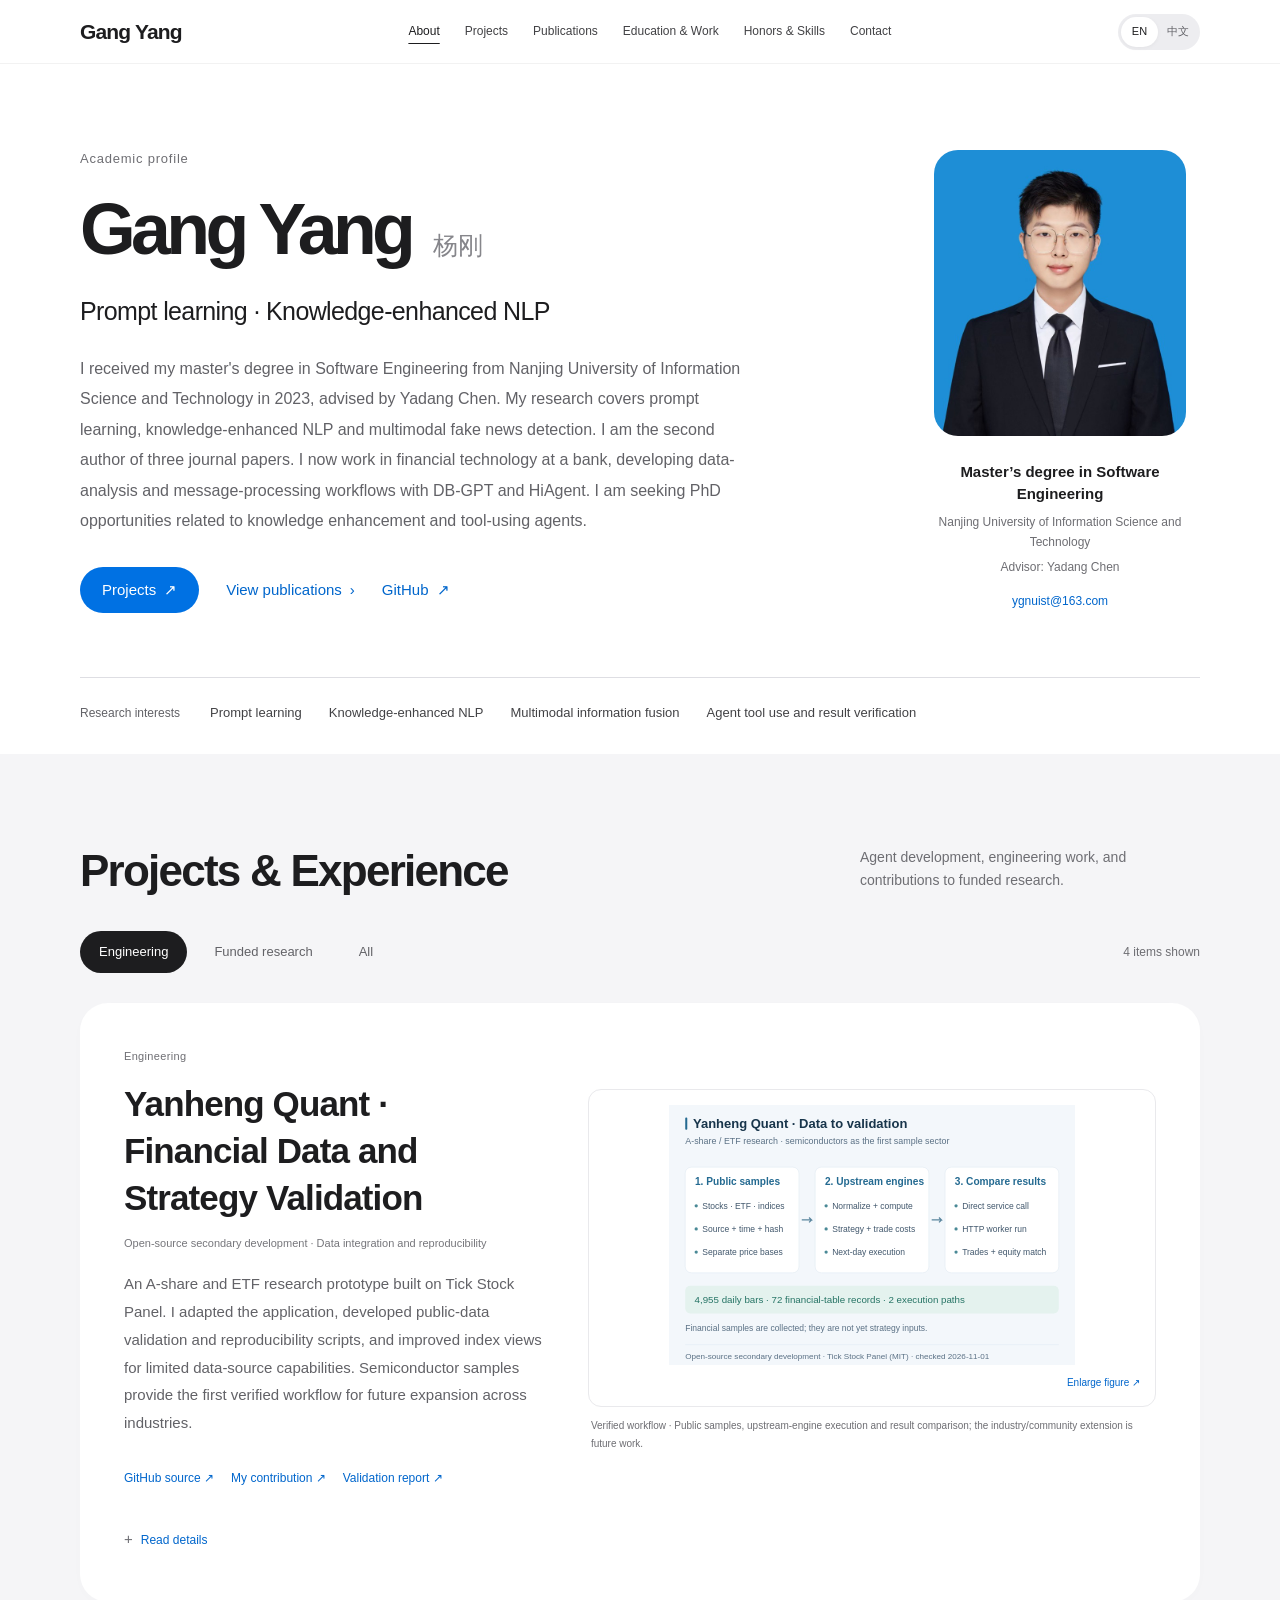
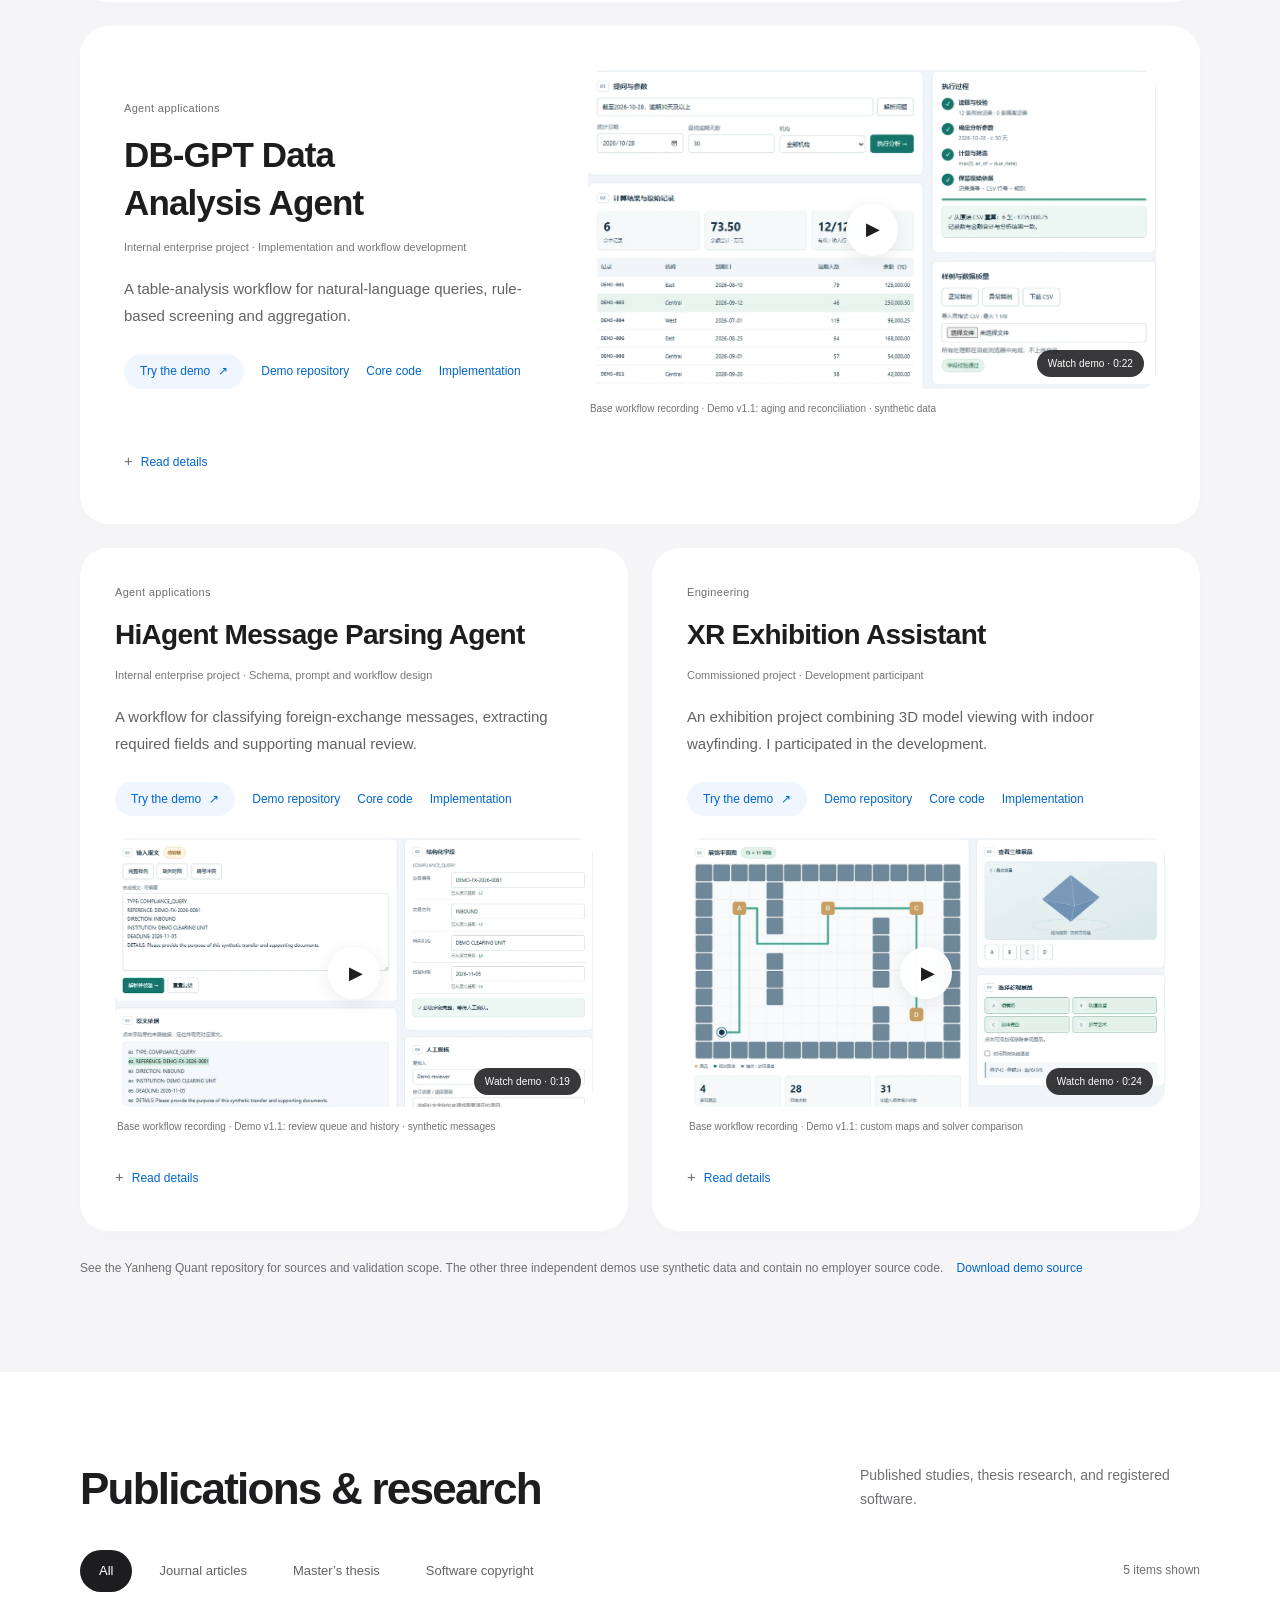
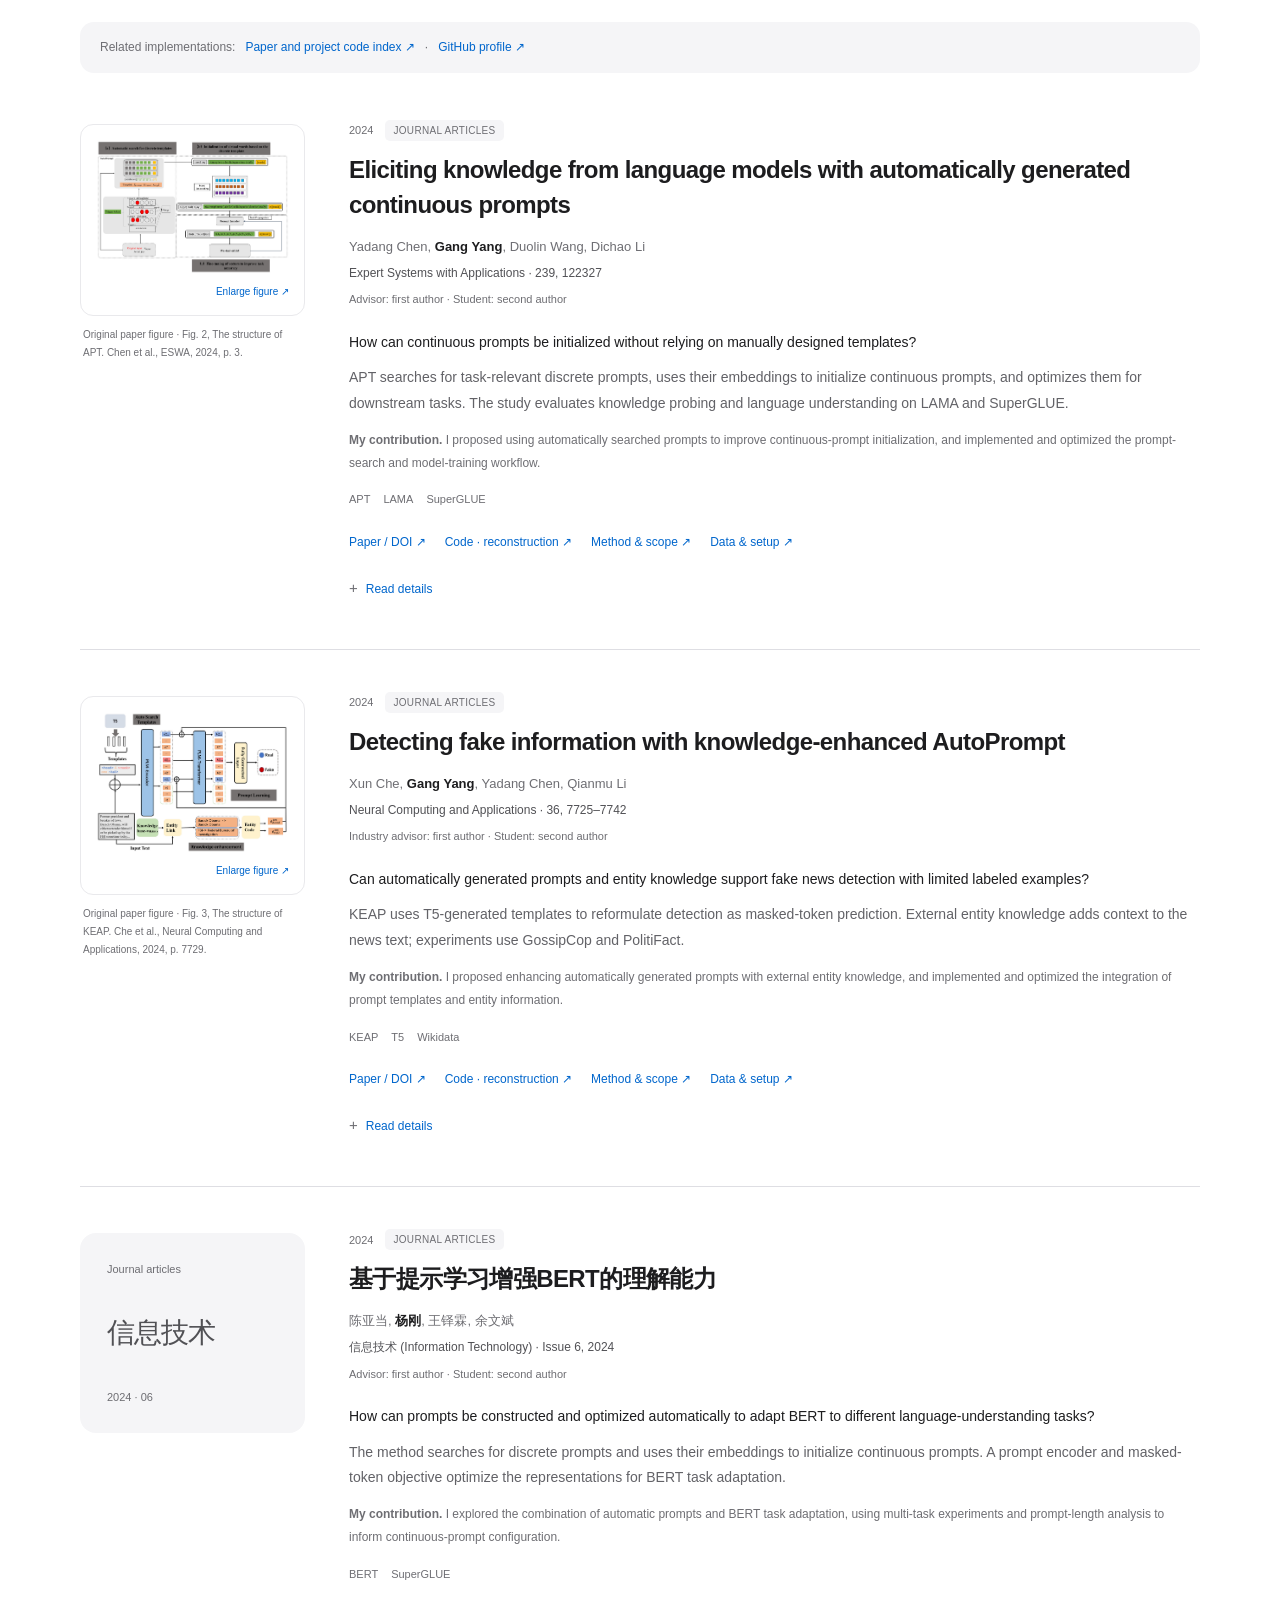
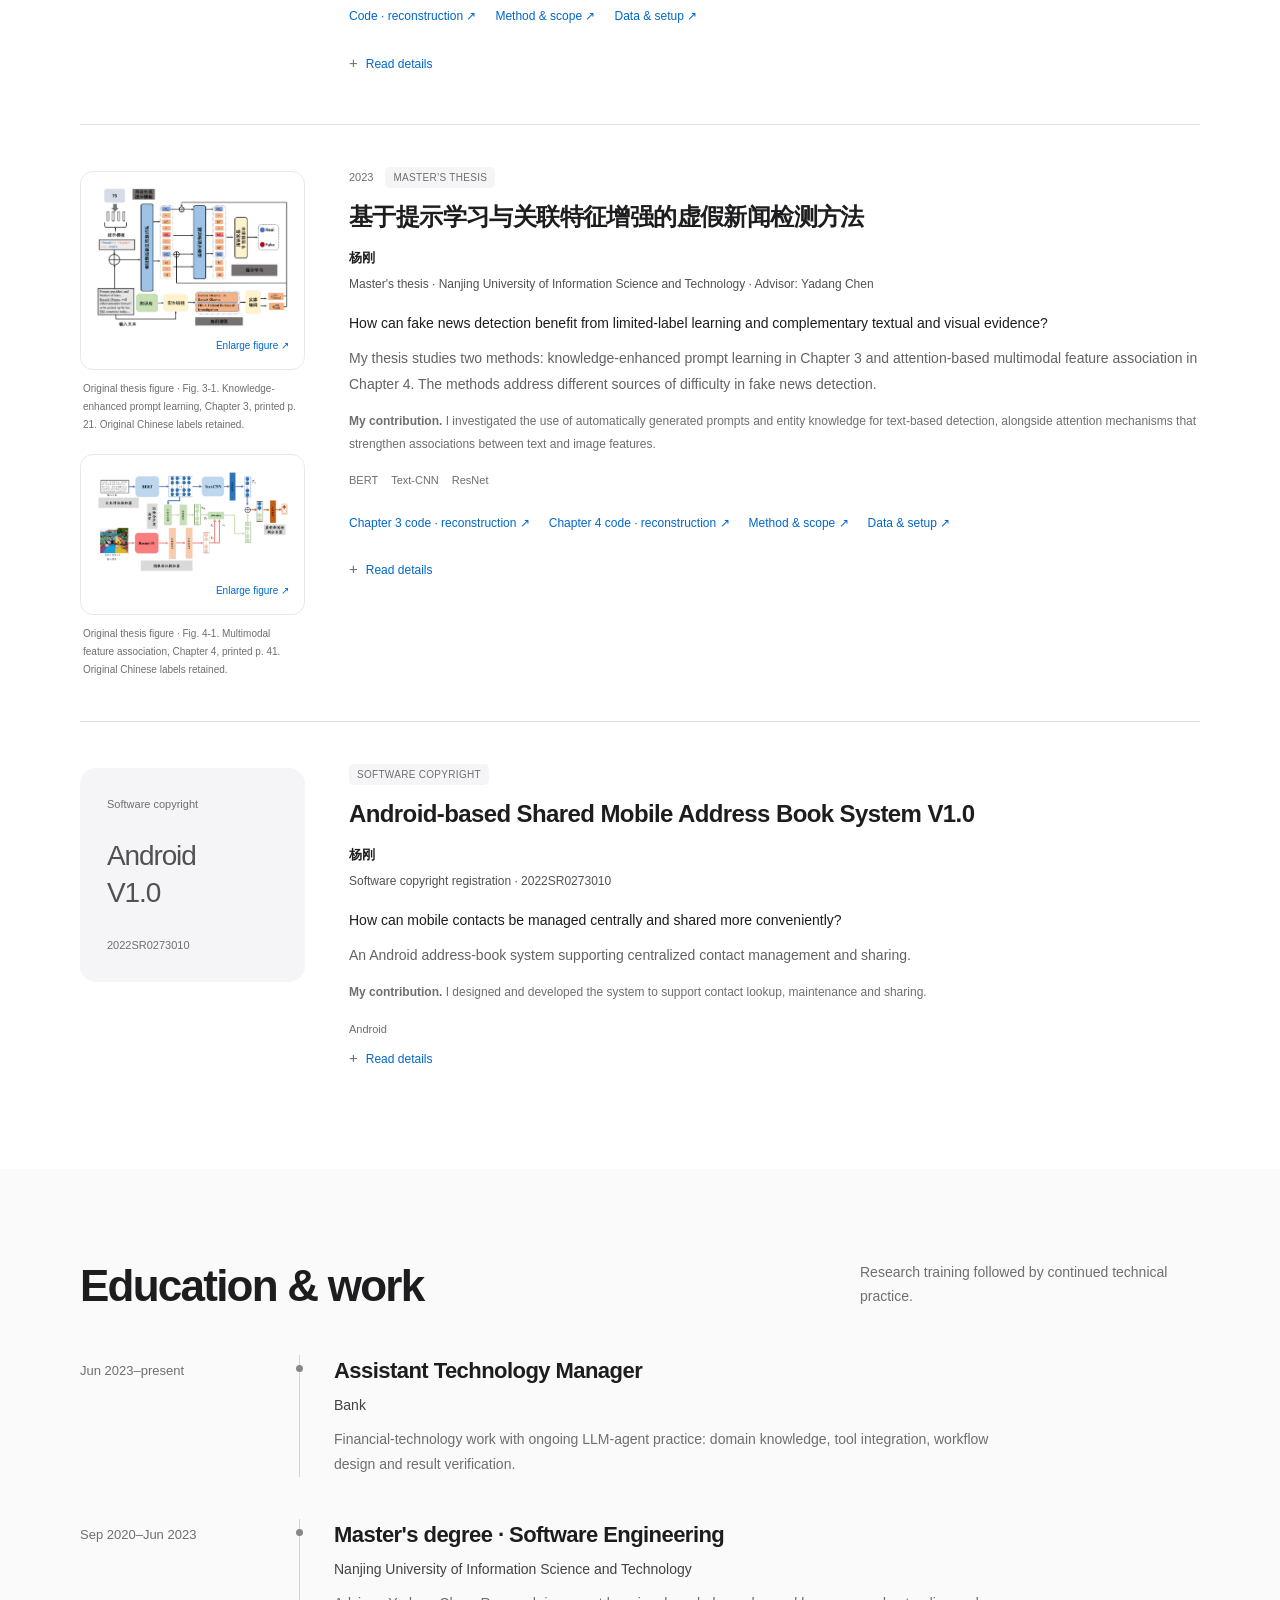
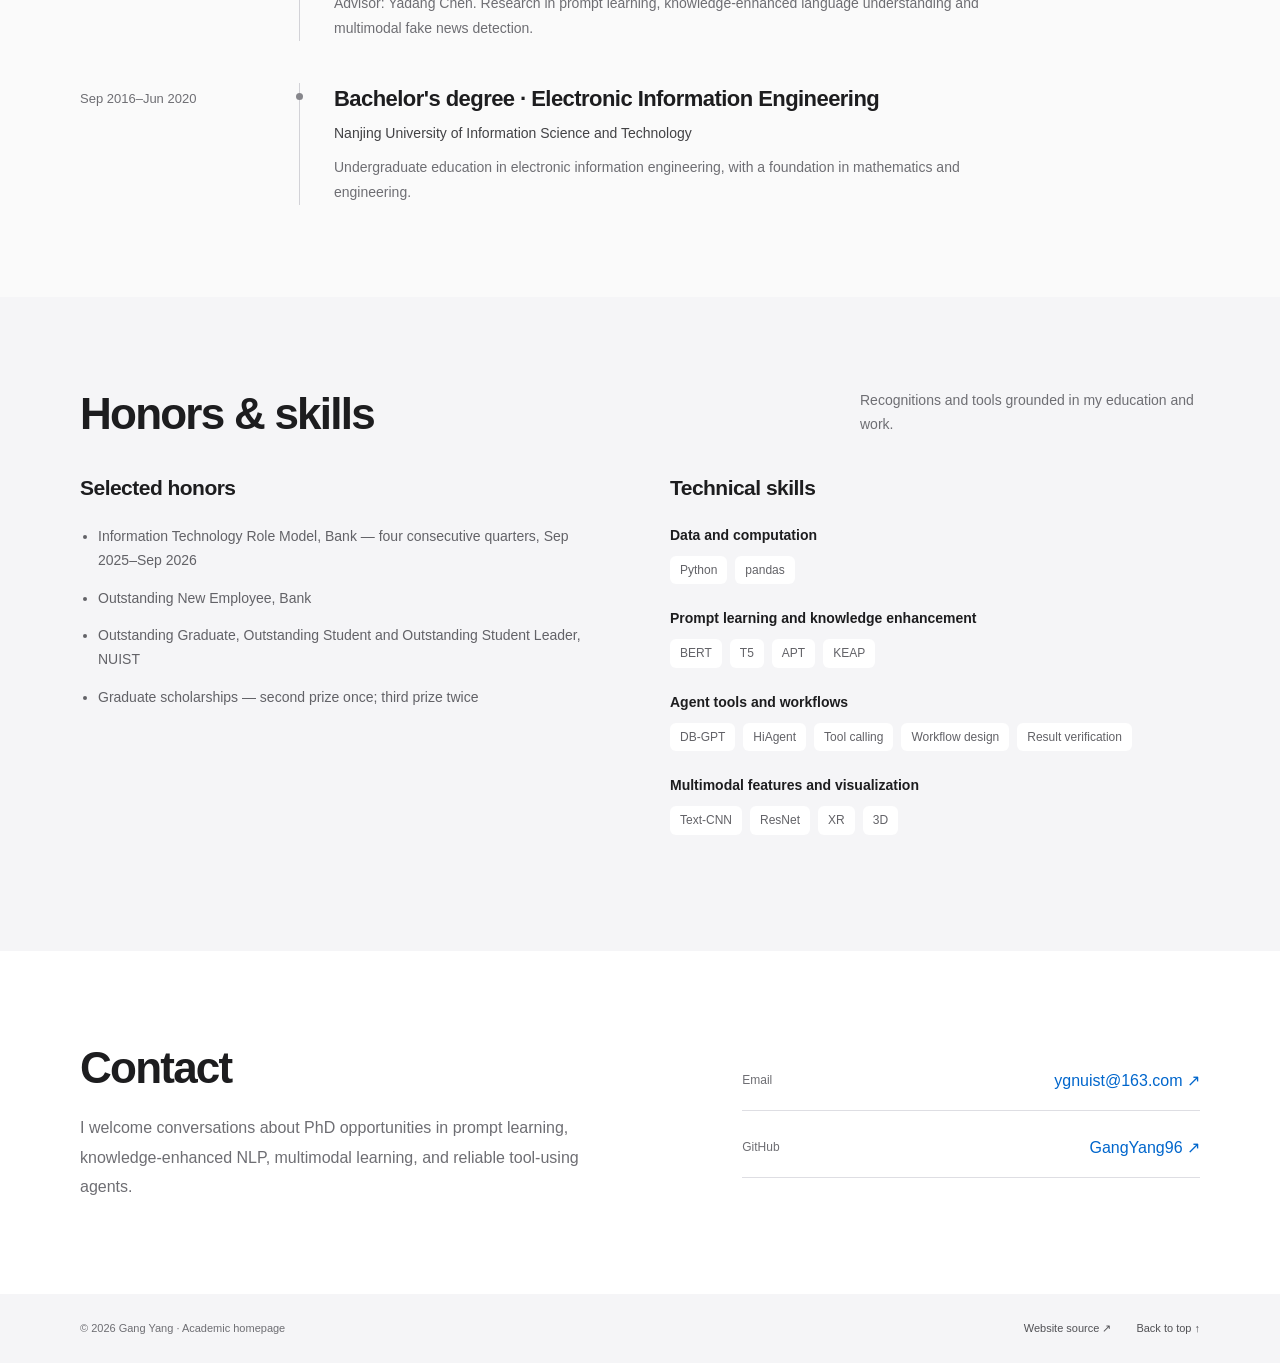
==== commit 3aa6248f: "Add bilingual Yanheng Quant project, contribution links and validation scope" ====
--- a/index.html
+++ b/index.html
@@ -6,8 +6,8 @@
 <meta name="description" content="Gang Yang: prompt learning, knowledge-enhanced NLP, multimodal research, and current tool-using agent practice.">
 <meta name="theme-color" content="#285e99"><link rel="canonical" href="https://gangyang96.github.io/">
 <meta property="og:title" content="Gang Yang | Academic Homepage"><meta property="og:type" content="website"><meta property="og:url" content="https://gangyang96.github.io/">
-<link rel="stylesheet" href="styles.css?v=20261101b"><link rel="icon" href="assets/favicon.svg" type="image/svg+xml">
-<script src="content.js?v=20261101b" defer></script><script src="i18n.js?v=20261101b" defer></script><script src="showcase.js?v=20261101b" defer></script><script src="app.js?v=20261101b" defer></script>
+<link rel="stylesheet" href="styles.css?v=20261101q"><link rel="icon" href="assets/favicon.svg" type="image/svg+xml">
+<script src="content.js?v=20261101q" defer></script><script src="i18n.js?v=20261101q" defer></script><script src="showcase.js?v=20261101q" defer></script><script src="app.js?v=20261101q" defer></script>
 </head>
 <body>
 <a class="skip-link" href="#main">Skip to content / 跳至正文</a>
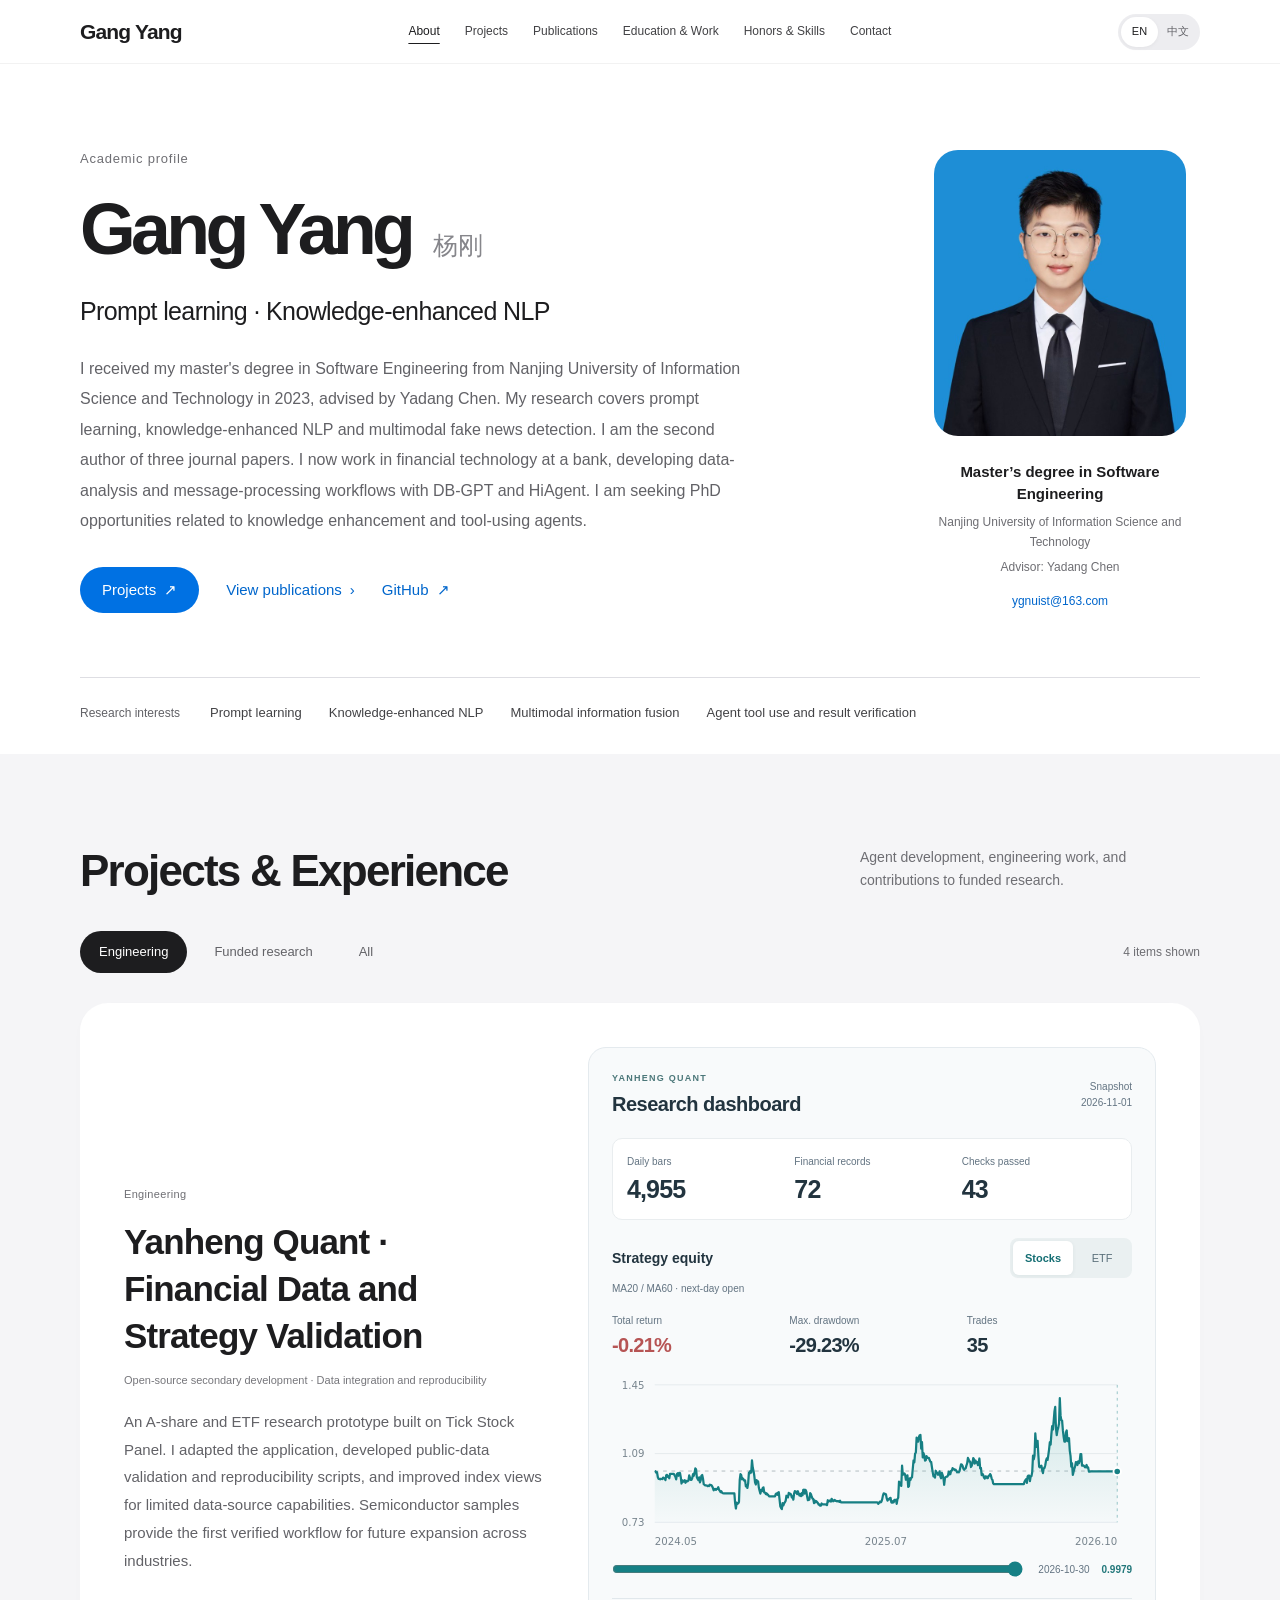
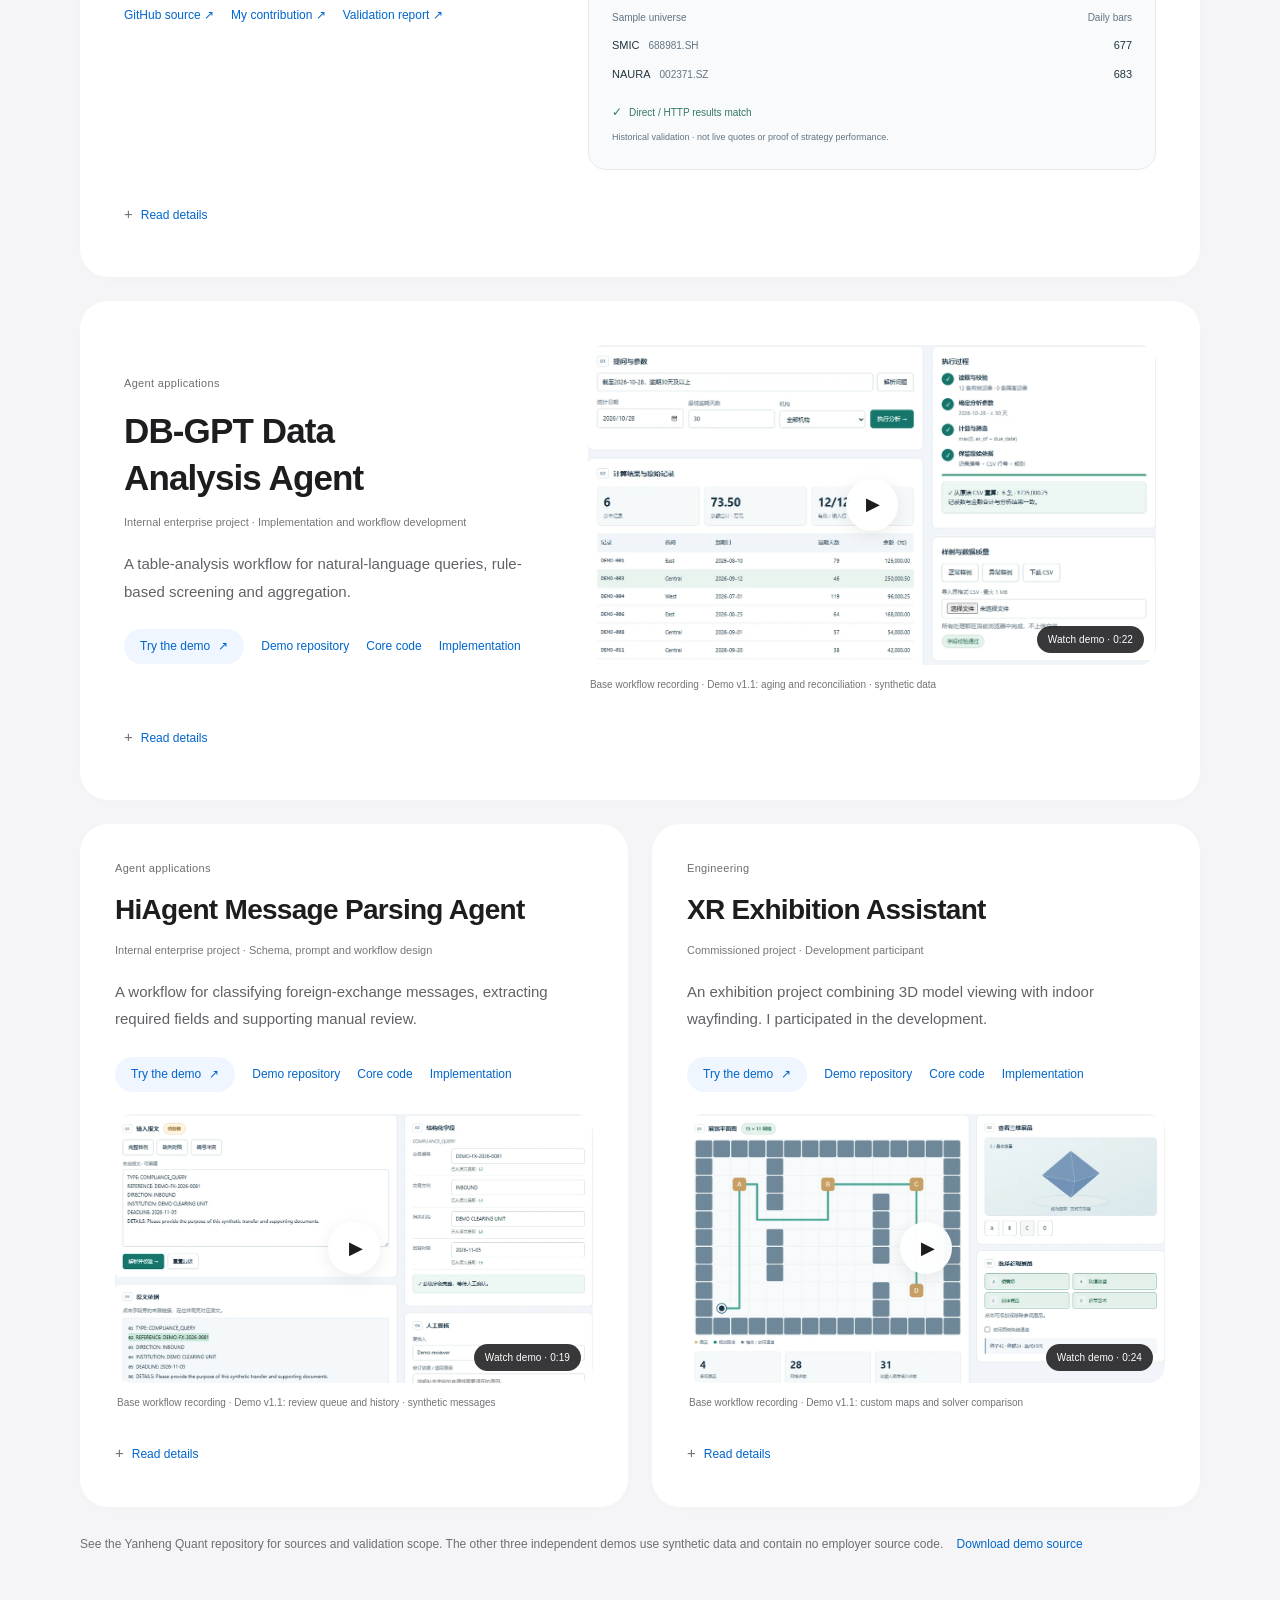
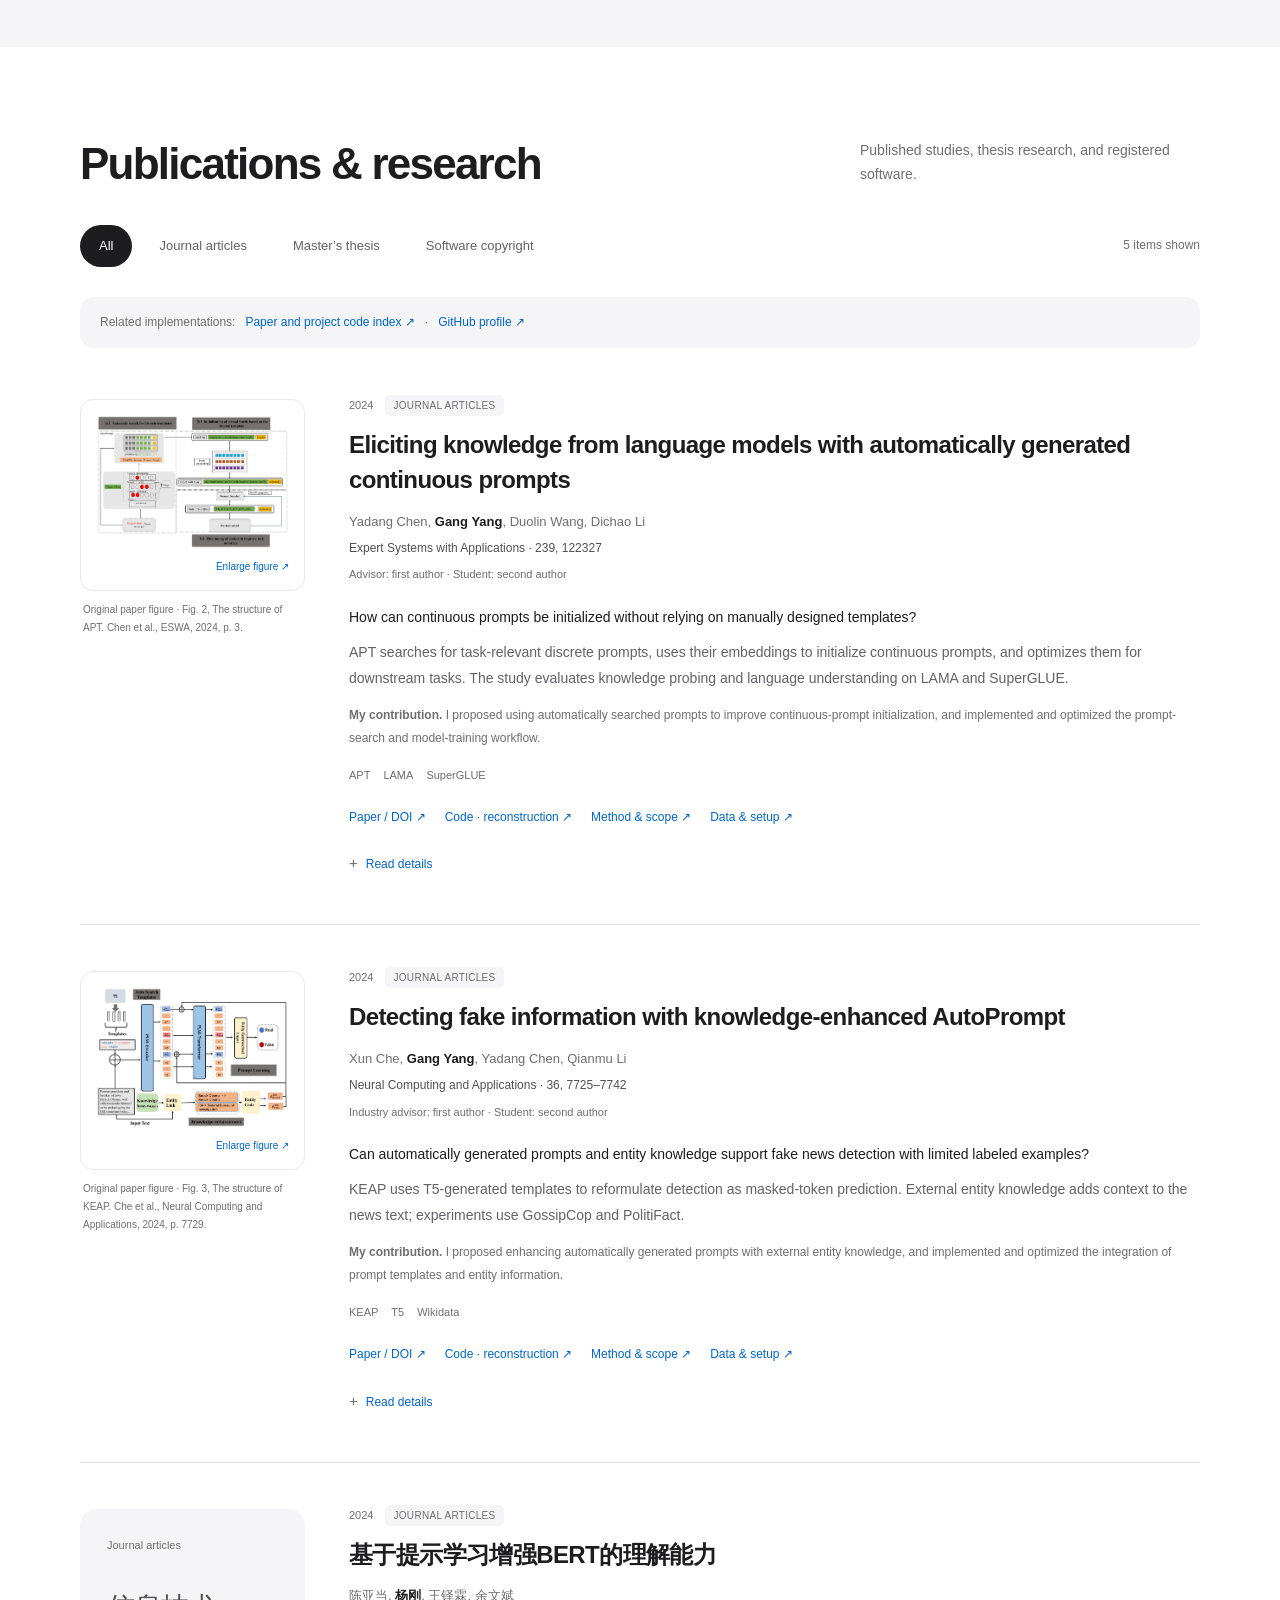
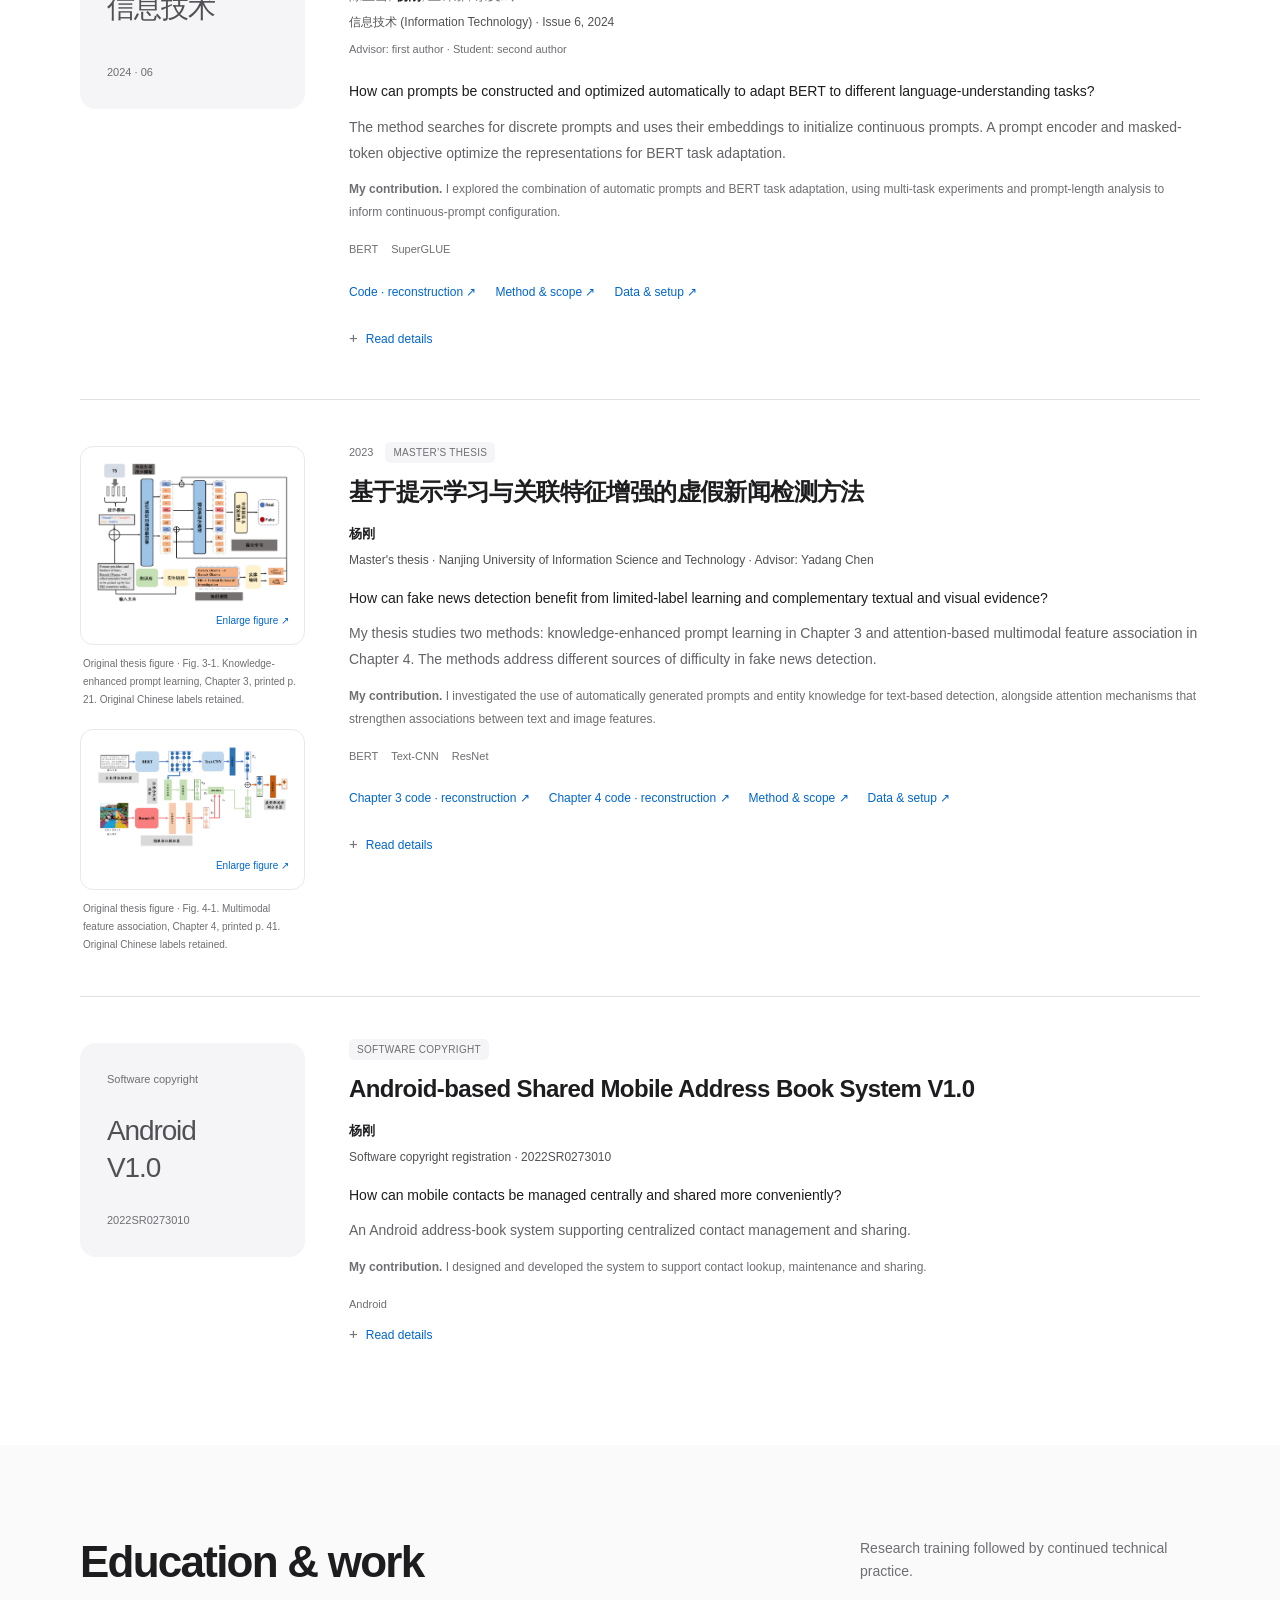
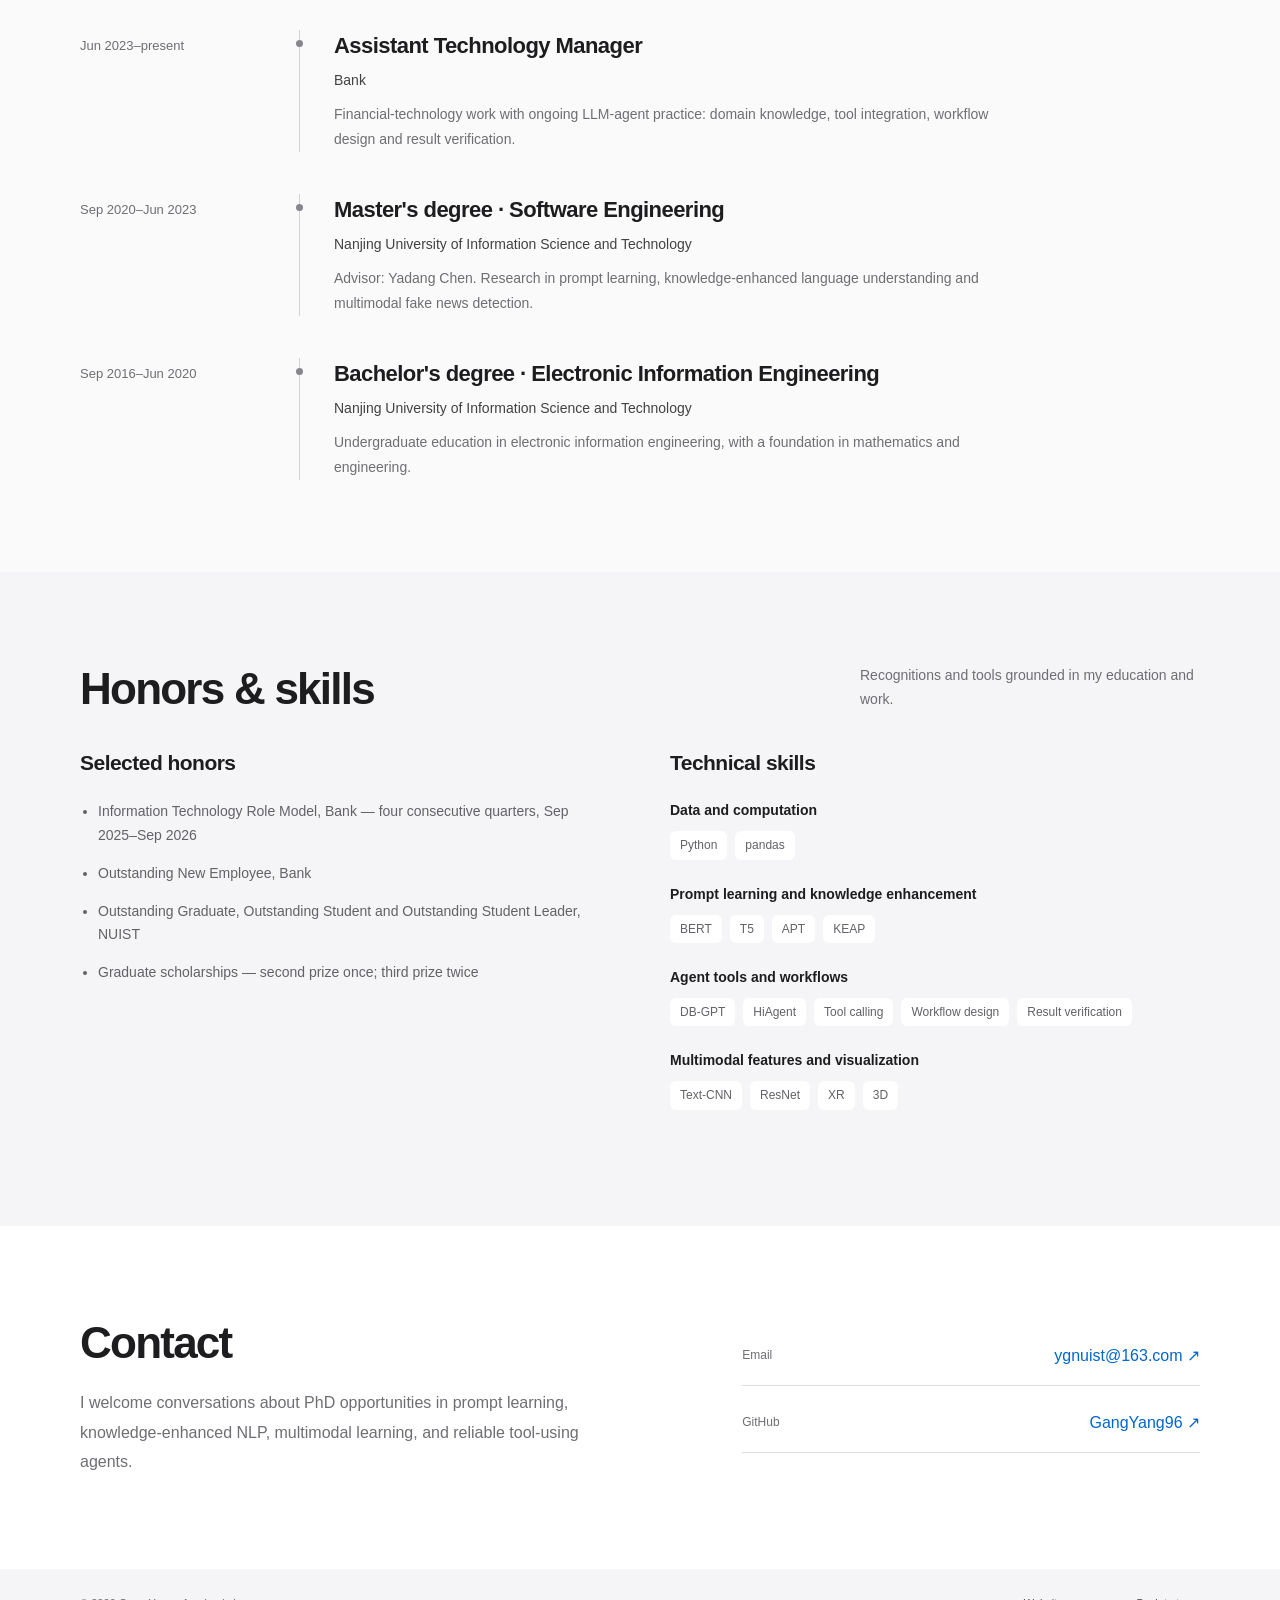
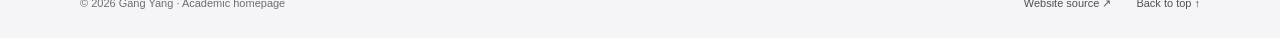
==== commit e6793992: "Replace Yanheng workflow image with an interactive validation dashboard" ====
--- a/index.html
+++ b/index.html
@@ -6,8 +6,8 @@
 <meta name="description" content="Gang Yang: prompt learning, knowledge-enhanced NLP, multimodal research, and current tool-using agent practice.">
 <meta name="theme-color" content="#285e99"><link rel="canonical" href="https://gangyang96.github.io/">
 <meta property="og:title" content="Gang Yang | Academic Homepage"><meta property="og:type" content="website"><meta property="og:url" content="https://gangyang96.github.io/">
-<link rel="stylesheet" href="styles.css?v=20261101q"><link rel="icon" href="assets/favicon.svg" type="image/svg+xml">
-<script src="content.js?v=20261101q" defer></script><script src="i18n.js?v=20261101q" defer></script><script src="showcase.js?v=20261101q" defer></script><script src="app.js?v=20261101q" defer></script>
+<link rel="stylesheet" href="styles.css?v=20261101dashboard"><link rel="stylesheet" href="quant-dashboard.css?v=20261101dashboard"><link rel="icon" href="assets/favicon.svg" type="image/svg+xml">
+<script src="content.js?v=20261101dashboard" defer></script><script src="i18n.js?v=20261101dashboard" defer></script><script src="showcase.js?v=20261101dashboard" defer></script><script src="assets/data/yanheng-validation.js?v=20261101dashboard" defer></script><script src="quant-dashboard.js?v=20261101dashboard" defer></script><script src="app.js?v=20261101dashboard" defer></script>
 </head>
 <body>
 <a class="skip-link" href="#main">Skip to content / 跳至正文</a>
--- a/quant-dashboard.css
+++ b/quant-dashboard.css
@@ -0,0 +1,39 @@
+.quant-dashboard{--quant-muted:#637482;box-sizing:border-box;width:100%;padding:23px;background:#f8fafb;border:1px solid #e4eaee;border-radius:18px;color:#22343f;font-variant-numeric:tabular-nums;container-type:inline-size}
+.quant-heading{display:flex;align-items:center;justify-content:space-between;gap:15px;margin-bottom:20px}
+.quant-eyebrow{display:block;font-size:9px;font-weight:650;letter-spacing:.14em;color:#4b7779;margin-bottom:4px}
+.quant-heading h4{font-size:20px;font-weight:650;letter-spacing:-.025em;line-height:1.4;margin:0}
+.quant-snapshot{font-size:10px;line-height:1.6;text-align:right;color:var(--quant-muted);white-space:nowrap}
+.quant-snapshot time{display:block;font-size:10px}
+.quant-totals,.quant-results{display:grid;grid-template-columns:repeat(3,minmax(0,1fr));gap:12px}
+.quant-totals{padding:15px 14px;background:white;border:1px solid #e9edef;border-radius:10px;margin-bottom:18px}
+.quant-metric{min-width:0}
+.quant-metric>span{display:block;color:var(--quant-muted);font-size:10px;line-height:1.5;margin-bottom:5px}
+.quant-metric>strong{display:block;font-size:25px;font-weight:600;line-height:1.2;letter-spacing:-.035em}
+.quant-chart-heading{display:flex;align-items:center;justify-content:space-between;gap:12px}
+.quant-chart-heading h5{font-size:14px;line-height:1.5;font-weight:600;margin:0}
+.quant-switch{display:flex;padding:3px;background:#eaf0f1;border-radius:8px;gap:2px}
+.quant-switch button{border:0;background:transparent;border-radius:6px;min-width:54px;min-height:34px;padding:6px 12px;color:#5b707a;font-size:11px}
+.quant-switch button[aria-pressed=true]{background:white;color:#146e73;box-shadow:0 1px 4px #123b4210;font-weight:600}
+.quant-switch button:focus-visible,.quant-chart-control input:focus-visible{outline:2px solid #187d84;outline-offset:3px}
+.quant-strategy-label{font-size:10px;line-height:1.6;color:var(--quant-muted);margin:3px 0 16px}
+.quant-results{margin-bottom:13px}
+.quant-results .quant-metric>strong{font-size:20px}
+.quant-results .quant-positive{color:#147a65}.quant-results .quant-negative{color:#b65454}
+.quant-chart svg{display:block;width:100%;height:auto;overflow:visible}
+.quant-axis{fill:#78858e;font:11px system-ui,sans-serif}.quant-gridline{stroke:#e4eaed;stroke-width:1}
+.quant-baseline{stroke:#adb8bd;stroke-width:1;stroke-dasharray:4 5}
+.quant-cursor{stroke:#167f83;stroke-width:1;stroke-dasharray:3 4;opacity:.45}
+.quant-chart-control{display:flex;align-items:center;gap:15px;margin:7px 0 17px}
+.quant-chart-control input{min-width:0;flex:1;height:24px;accent-color:#168085;cursor:ew-resize;margin:0}
+.quant-chart-control output{display:flex;gap:12px;font-size:10px;color:var(--quant-muted);white-space:nowrap}
+.quant-chart-control output strong{color:#23787b;font-weight:600}
+.quant-samples{border-top:1px solid #e1e8ec;padding-top:10px;min-height:100px}
+.quant-samples-heading,.quant-sample{display:flex;align-items:center;justify-content:space-between;gap:10px}
+.quant-samples-heading{font-size:10px;color:var(--quant-muted);margin-bottom:5px}
+.quant-sample{font-size:11px;line-height:1.7;padding:5px 0}
+.quant-sample small{display:inline-block;font-size:10px;color:var(--quant-muted);margin-left:9px}
+.quant-status{display:flex;gap:7px;align-items:center;color:#347768;font-size:10px;margin-top:5px;line-height:1.5}
+.quant-status>span{font-size:12px}
+.quant-note{font-size:9px;line-height:1.7;color:var(--quant-muted);margin:9px 0 0}
+@container(max-width:330px){.quant-metric>strong{font-size:23px}.quant-results .quant-metric>strong{font-size:18px}.quant-heading h4{font-size:18px}.quant-chart-control{gap:9px}.quant-chart-control output{gap:6px}.quant-sample small{display:block;margin-left:0}.quant-samples{min-height:114px}}
+@media(max-width:600px){.quant-dashboard{padding:17px 15px}.quant-switch button{min-height:40px}.quant-note{font-size:10px}}
